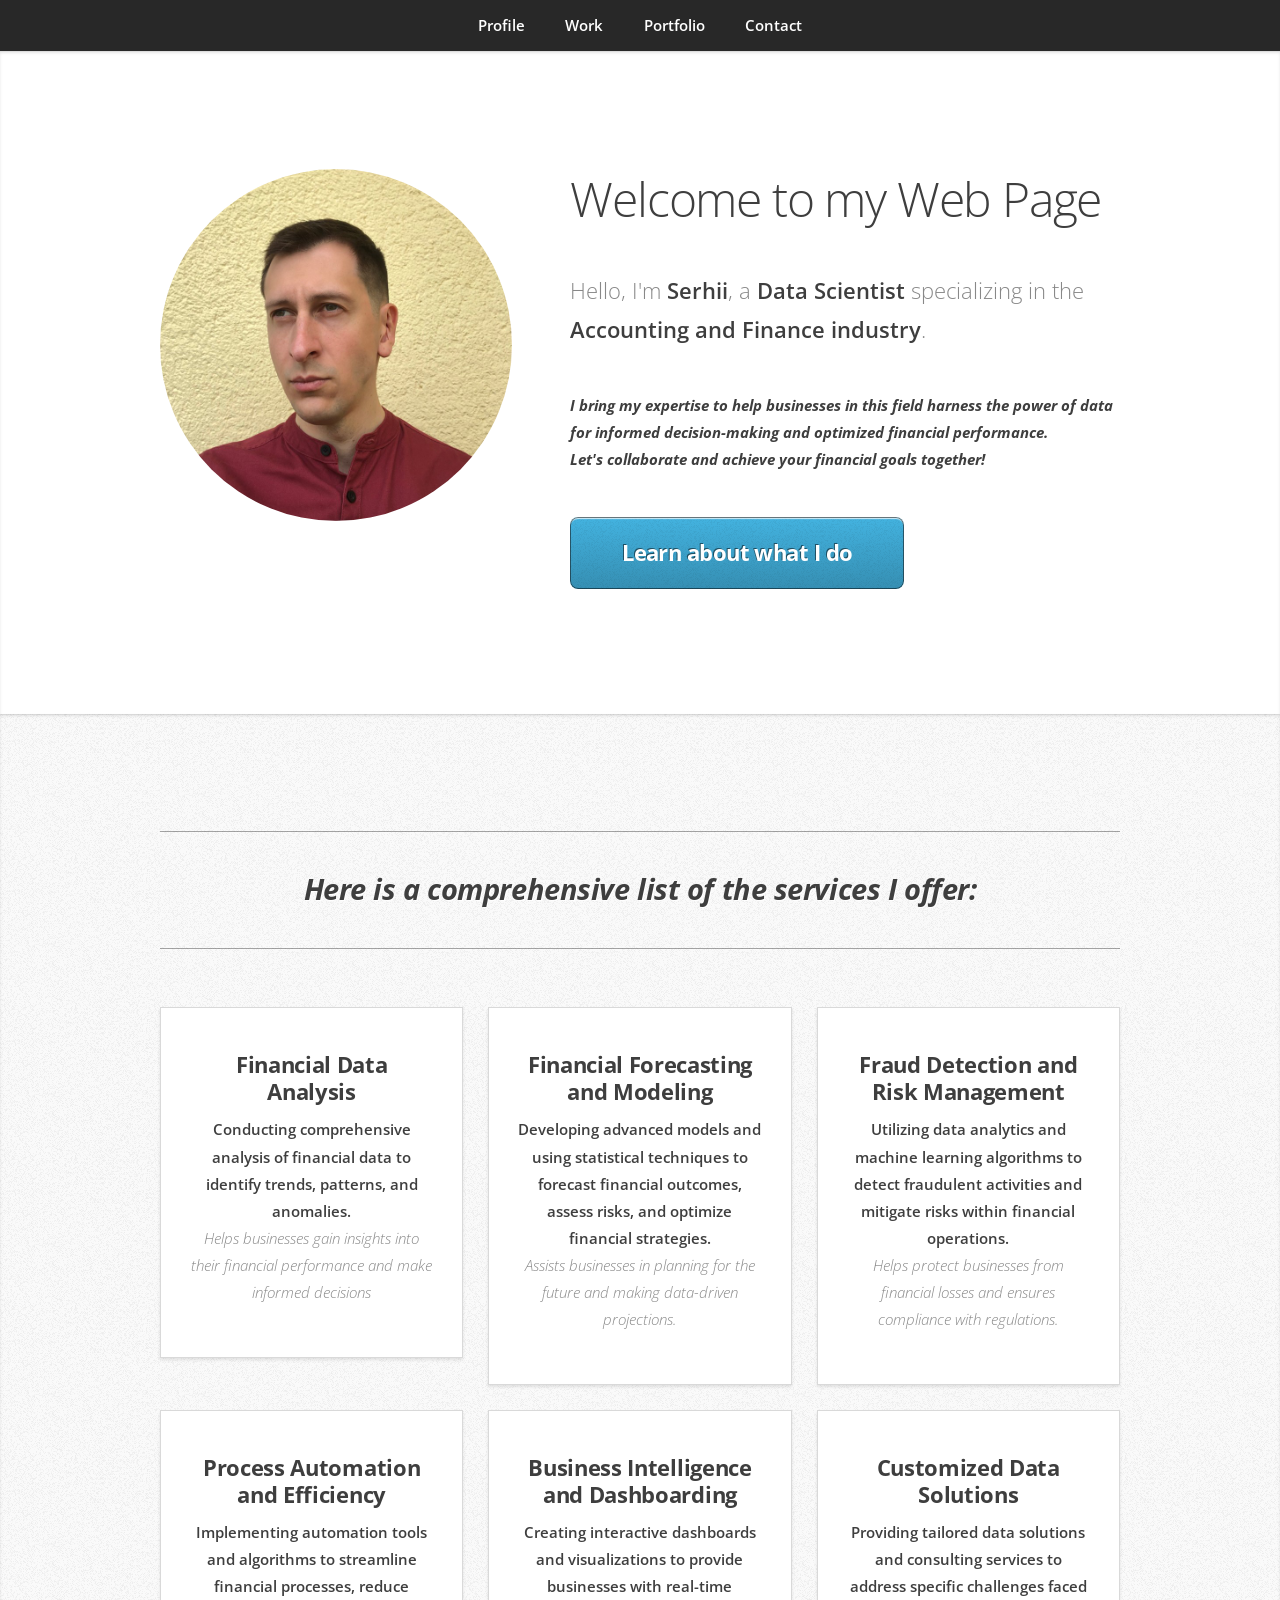
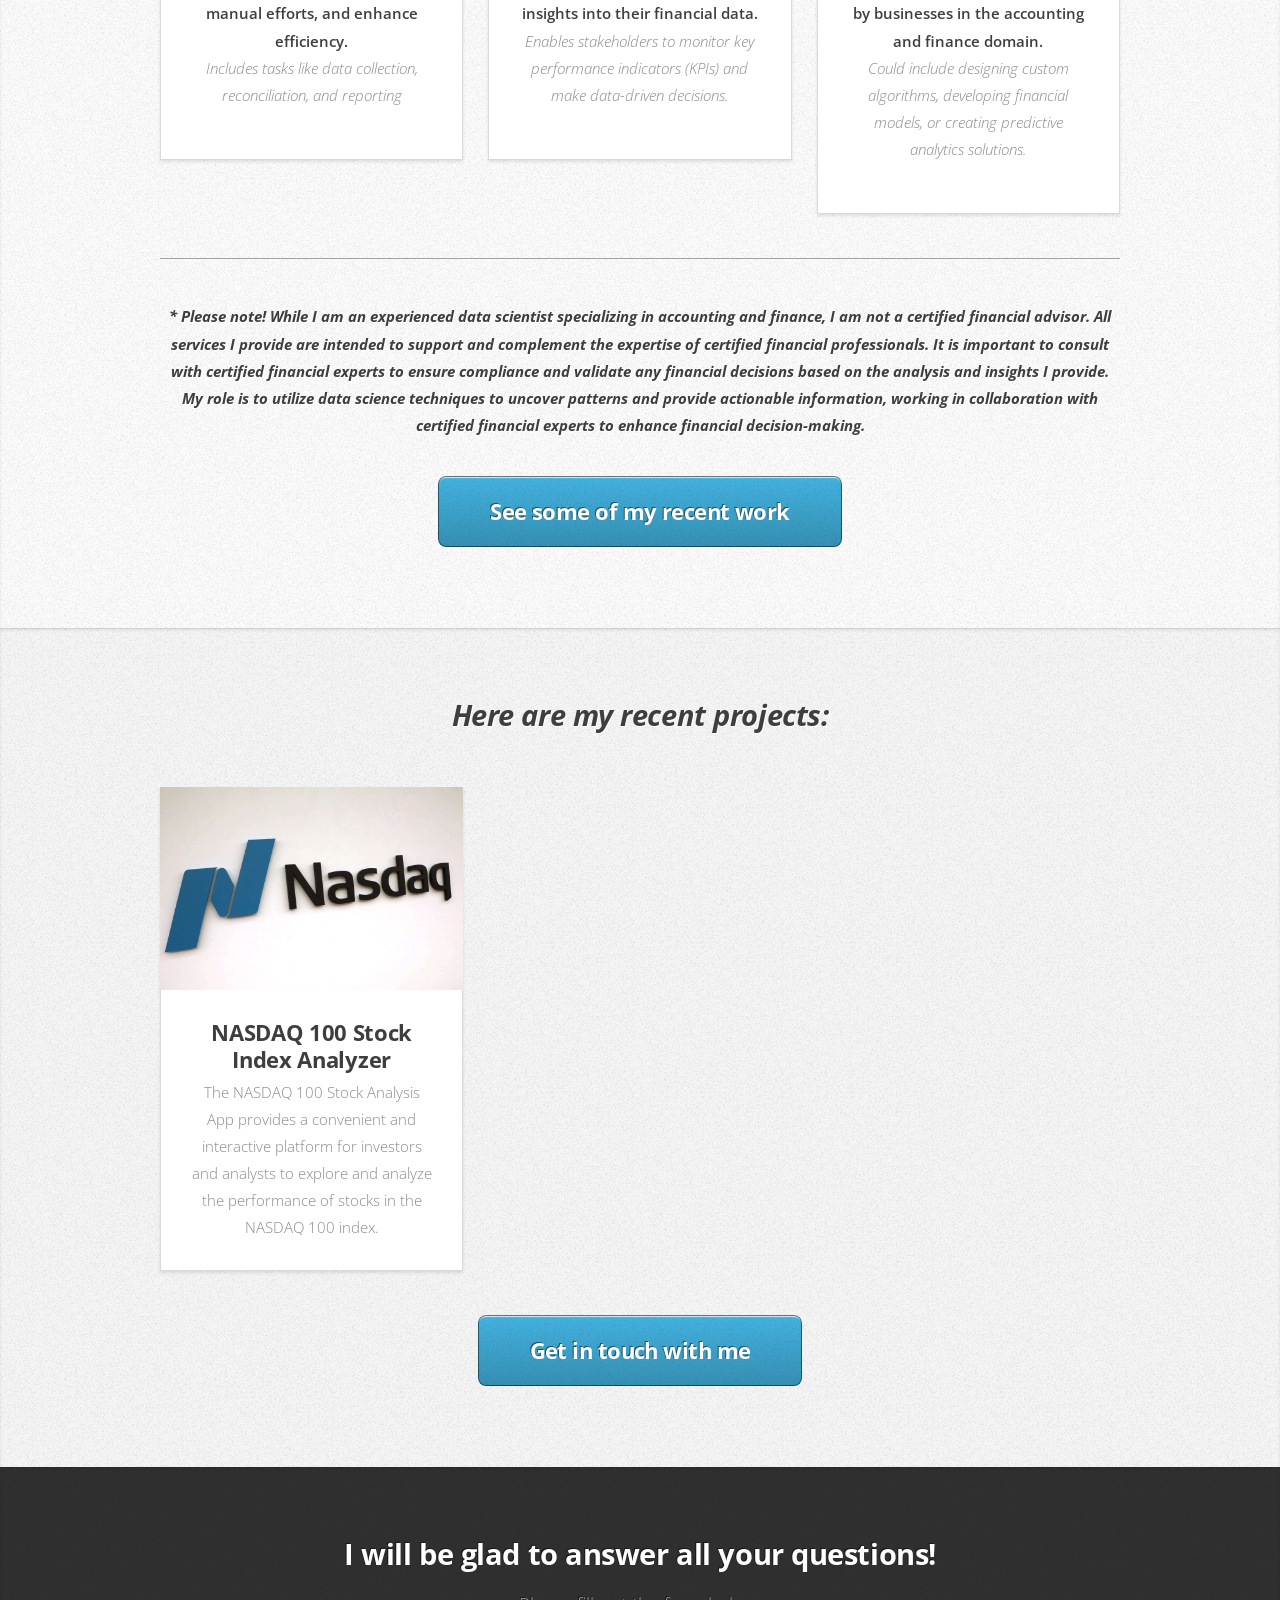
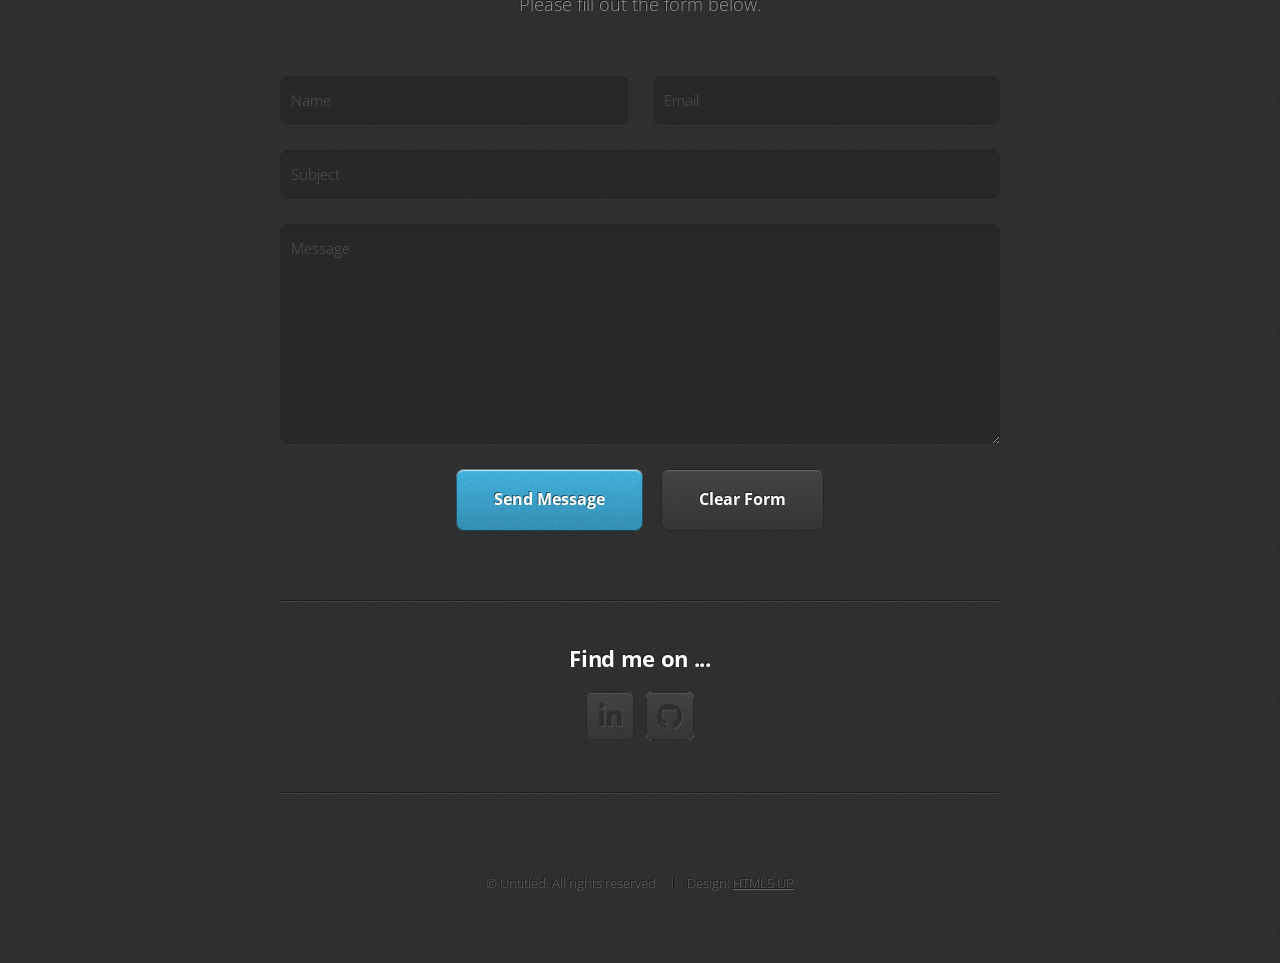
==== index.html @ 25908285 "init commit" ====
<!DOCTYPE HTML>

<html>
	<head>
		<title>SerhiiK_Data_Science_WebPage</title>
		<meta charset="utf-8" />
		<meta name="viewport" content="width=device-width, initial-scale=1, user-scalable=no" />
		<link rel="stylesheet" href="assets/css/main.css" />
	</head>
	<body class="is-preload">

		<!-- Nav -->
			<nav id="nav">
				<ul class="container">
					<li><a href="#top">Profile</a></li>
					<li><a href="#work">Work</a></li>
					<li><a href="#portfolio">Portfolio</a></li>
					<li><a href="#contact">Contact</a></li>
				</ul>
			</nav>

		<!-- Home -->
			<article id="top" class="wrapper style1">
				<div class="container">
					<div class="row">
						<div class="col-4 col-5-large col-12-medium">
							<span class="image fit"><img src="images/myself.jpeg" alt="" /></span>
						</div>
						<div class="col-8 col-7-large col-12-medium">
							<header>
								<h1>Welcome to my Web Page</h1>
							</header>
							<p>	
								Hello, I'm <strong>Serhii</strong>, a <strong>Data Scientist</strong> specializing in the <br>
								<strong>Accounting and Finance industry</strong>. <br>
							<h5>
								<i>
									I bring my expertise to help businesses in this field harness the power of data <br>
									for informed decision-making and optimized financial performance. <br>
									Let's collaborate and achieve your financial goals together!
								</i>
							</h5>
							</p>
								
							<a href="#work" class="button large scrolly">Learn about what I do</a>
						</div>
					</div>
				</div>
			</article>

		<!-- Work -->
			<article id="work" class="wrapper style2">
				<div class="container">
					<header>
						<hr>
						<h2>
							<i>
							Here is a comprehensive list of the services I offer: 
							</i>
						</h2>
						<hr>
					</header>
					<div class="row aln-center">

						<div class="col-4 col-6-medium col-12-small">
							<section class="box style1">
								<h3>Financial Data Analysis</h3>
								<p>
									<b>
										Conducting comprehensive analysis of financial data to identify trends, patterns, and anomalies.<br>
									</b>
									<i>
										Helps businesses gain insights into their financial performance and make informed decisions
									</i>
								</p>
							</section>
						</div>

						<div class="col-4 col-6-medium col-12-small">
							<section class="box style1">
								<h3>Financial Forecasting and Modeling</h3>
								<p>
									<b>
										Developing advanced models and using statistical techniques to forecast financial outcomes, assess risks, and optimize financial strategies. <br>
									</b>
									<i>
										Assists businesses in planning for the future and making data-driven projections.
									</i>
								</p>
							</section>
						</div>

						<div class="col-4 col-6-medium col-12-small">
							<section class="box style1">
								<h3>Fraud Detection and Risk Management</h3>
								<p>
									<b>
										Utilizing data analytics and machine learning algorithms to detect fraudulent activities and mitigate risks within financial operations. <br>
									</b>	
									<i>
										Helps protect businesses from financial losses and ensures compliance with regulations.
									</i>
								</p>
							</section>
						</div>
						
						<div class="col-4 col-6-medium col-12-small">
							<section class="box style1">
								<h3>Process Automation and Efficiency</h3>
								<p>
									<b>
										Implementing automation tools and algorithms to streamline financial processes, reduce manual efforts, and enhance efficiency. <br>
									</b>
									<i>
									Includes tasks like data collection, reconciliation, and reporting
									</i>
							</p>
							</section>
						</div>

						<div class="col-4 col-6-medium col-12-small">
							<section class="box style1">
								<h3>Business Intelligence and Dashboarding</h3>
								<p>
									<b>
										Creating interactive dashboards and visualizations to provide businesses with real-time insights into their financial data. <br>
									</b>
									<i>
										Enables stakeholders to monitor key performance indicators (KPIs) and make data-driven decisions.
									</i>
								</p>
							</section>
						</div>
						
						<div class="col-4 col-6-medium col-12-small">
							<section class="box style1">
								<h3>Customized Data Solutions</h3>
								<p>
									<b>
										Providing tailored data solutions and consulting services to address specific challenges faced by businesses in the accounting and finance domain. <br>
									</b>
									<i>
										Could include designing custom algorithms, developing financial models, or creating predictive analytics solutions.
									</i>	
								</p>
								</section>
						</div>
					</div>
					<hr>
					<footer>
						<p>
							<h5>
								<i>
								* Please note! While I am an experienced data scientist specializing in accounting and finance, I am not a certified financial advisor. All services I provide are intended to support and complement the expertise of certified financial professionals. It is important to consult with certified financial experts to ensure compliance and validate any financial decisions based on the analysis and insights I provide. My role is to utilize data science techniques to uncover patterns and provide actionable information, working in collaboration with certified financial experts to enhance financial decision-making.
								</i>
							</h5>
						</p>
						<a href="#portfolio" class="button large scrolly">See some of my recent work</a>
					</footer>
				</div>
			</article>

		<!-- Portfolio -->
			<article id="portfolio" class="wrapper style3">
				<div class="container">
					<header>
						<h2>
							<i>
								Here are my recent projects:
							</i>
						</h2>
						<p></p>
					</header>
					<div class="row">
						<div class="col-4 col-6-medium col-12-small">
							<article class="box style2">
								<a href="https://skravco-nasdaq100-stock-index-analyzer-app-u5n6f3.streamlit.app/" class="image featured"><img src="nasdaq.jpg" alt="" /></a>
								<h3><a href="https://skravco-nasdaq100-stock-index-analyzer-app-u5n6f3.streamlit.app/">NASDAQ 100 Stock Index Analyzer</a></h3>
							<p>
								The NASDAQ 100 Stock Analysis App provides a convenient and interactive platform for investors and analysts to explore and analyze the performance of stocks in the NASDAQ 100 index. 
							</p>
							</article>
						</div>
						</div>
					</div>
					<footer>
						<p>

						</p>
						<a href="#contact" class="button large scrolly">Get in touch with me</a>
					</footer>
				</div>
			</article>

		<!-- Contact -->
			<article id="contact" class="wrapper style4">
				<div class="container medium">
					<header>
						<h2>I will be glad to answer all your questions!</h2>
						<p>
							Please fill out the form below.
						</p>
					</header>
					<div class="row">
						<div class="col-12">
							<form method="post" action="#">
								<div class="row">
									<div class="col-6 col-12-small">
										<input type="text" name="name" id="name" placeholder="Name" />
									</div>
									<div class="col-6 col-12-small">
										<input type="text" name="email" id="email" placeholder="Email" />
									</div>
									<div class="col-12">
										<input type="text" name="subject" id="subject" placeholder="Subject" />
									</div>
									<div class="col-12">
										<textarea name="message" id="message" placeholder="Message"></textarea>
									</div>
									<div class="col-12">
										<ul class="actions">
											<li><input type="submit" value="Send Message" /></li>
											<li><input type="reset" value="Clear Form" class="alt" /></li>
										</ul>
									</div>
								</div>
							</form>
						</div>
						<div class="col-12">
							<hr />
							<h3>Find me on ...</h3>
							<ul class="social">
								<li><a href="https://www.linkedin.com/in/serhii-k-0b1872277/" class="icon brands fa-linkedin-in"><span class="label">LinkedIn</span></a></li>
								<li><a href="https://github.com/skravco" class="icon brands fa-github"><span class="label">Github</span></a></li>
								<!--
								<li><a href="#" class="icon brands fa-twitter"><span class="label">Twitter</span></a></li>
								<li><a href="#" class="icon brands fa-facebook-f"><span class="label">Facebook</span></a></li>
								<li><a href="#" class="icon brands fa-dribbble"><span class="label">Dribbble</span></a></li>
								<li><a href="#" class="icon brands fa-tumblr"><span class="label">Tumblr</span></a></li>
								<li><a href="#" class="icon brands fa-google-plus"><span class="label">Google+</span></a></li>
								<li><a href="#" class="icon solid fa-rss"><span>RSS</span></a></li>
								<li><a href="#" class="icon brands fa-instagram"><span>Instagram</span></a></li>
								<li><a href="#" class="icon brands fa-foursquare"><span>Foursquare</span></a></li>
								<li><a href="#" class="icon brands fa-skype"><span>Skype</span></a></li>
								<li><a href="#" class="icon brands fa-soundcloud"><span>Soundcloud</span></a></li>
								<li><a href="#" class="icon brands fa-youtube"><span>YouTube</span></a></li>
								<li><a href="#" class="icon brands fa-blogger"><span>Blogger</span></a></li>
								<li><a href="#" class="icon brands fa-flickr"><span>Flickr</span></a></li>
								<li><a href="#" class="icon brands fa-vimeo"><span>Vimeo</span></a></li>
								-->
							</ul>
							<hr />
						</div>
					</div>
					<footer>
						<ul id="copyright">
							<li>&copy; Untitled. All rights reserved.</li><li>Design: <a href="http://html5up.net">HTML5 UP</a></li>
						</ul>
					</footer>
				</div>
			</article>

		<!-- Scripts -->
			<script src="assets/js/jquery.min.js"></script>
			<script src="assets/js/jquery.scrolly.min.js"></script>
			<script src="assets/js/browser.min.js"></script>
			<script src="assets/js/breakpoints.min.js"></script>
			<script src="assets/js/util.js"></script>
			<script src="assets/js/main.js"></script>

	</body>
</html>
---- assets/css/main.css ----
@import url("https://fonts.googleapis.com/css?family=Open+Sans:300,300italic,600,600italic,700");
@import url("fontawesome-all.min.css");

/*
	Miniport by HTML5 UP
	html5up.net | @ajlkn
	Free for personal and commercial use under the CCA 3.0 license (html5up.net/license)
*/

html, body, div, span, applet, object,
iframe, h1, h2, h3, h4, h5, h6, p, blockquote,
pre, a, abbr, acronym, address, big, cite,
code, del, dfn, em, img, ins, kbd, q, s, samp,
small, strike, strong, sub, sup, tt, var, b,
u, i, center, dl, dt, dd, ol, ul, li, fieldset,
form, label, legend, table, caption, tbody,
tfoot, thead, tr, th, td, article, aside,
canvas, details, embed, figure, figcaption,
footer, header, hgroup, menu, nav, output, ruby,
section, summary, time, mark, audio, video {
	margin: 0;
	padding: 0;
	border: 0;
	font-size: 100%;
	font: inherit;
	vertical-align: baseline;}

article, aside, details, figcaption, figure,
footer, header, hgroup, menu, nav, section {
	display: block;}

body {
	line-height: 1;
}

ol, ul {
	list-style: none;
}

blockquote, q {
	quotes: none;
}

	blockquote:before, blockquote:after, q:before, q:after {
		content: '';
		content: none;
	}

table {
	border-collapse: collapse;
	border-spacing: 0;
}

body {
	-webkit-text-size-adjust: none;
}

mark {
	background-color: transparent;
	color: inherit;
}

input::-moz-focus-inner {
	border: 0;
	padding: 0;
}

input, select, textarea {
	-moz-appearance: none;
	-webkit-appearance: none;
	-ms-appearance: none;
	appearance: none;
}

/* Basic */

	html {
		box-sizing: border-box;
	}

	*, *:before, *:after {
		box-sizing: inherit;
	}

	body {
		padding-top: 3.5em;
	}

		body.is-preload *, body.is-preload *:before, body.is-preload *:after {
			-moz-animation: none !important;
			-webkit-animation: none !important;
			-ms-animation: none !important;
			animation: none !important;
			-moz-transition: none !important;
			-webkit-transition: none !important;
			-ms-transition: none !important;
			transition: none !important;
		}

	body, input, textarea, select {
		font-family: 'Open Sans', sans-serif;
		line-height: 1.85em;
		color: #888;
		font-weight: 300;
		font-size: 13pt;
	}

	a {
		-moz-transition: color .2s ease-in-out;
		-webkit-transition: color .2s ease-in-out;
		-ms-transition: color .2s ease-in-out;
		transition: color .2s ease-in-out;
		color: #43B3E0;
		text-decoration: underline;
	}

		a:hover {
			color: #43bff0 !important;
		}

		a img {
			border: 0;
		}

	b, strong {
		font-weight: 600;
		color: #3e3e3e;
	}

	i, em {
		font-style: italic;
	}

	sub {
		position: relative;
		top: 0.5em;
		font-size: 0.8em;
	}

	sup {
		position: relative;
		top: -0.5em;
		font-size: 0.8em;
	}

	blockquote {
		border-left: solid 0.75em #eee;
		padding: 1em 0 1em 1.5em;
		font-style: italic;
	}

	h1, h2, h3, h4, h5, h6 {
		color: #3e3e3e;
		margin: 0 0 0.75em 0;
	}

	h1 a, h2 a, h3 a, h4 a, h5 a, h6 a {
		text-decoration: none;
		color: inherit;
	}

	h2, h3, h4, h5, h6 {
		font-weight: 700;
	}

	h1 {
		font-size: 3.25em;
		letter-spacing: -0.025em;
		font-weight: 300;
	}

		h1 strong {
			font-weight: 700;
		}

	h2 {
		font-size: 2em;
		letter-spacing: -0.015em;
	}

	h3 {
		font-size: 1.5em;
		letter-spacing: -0.015em;
	}

	em, i {
		font-style: italic;
	}

	br.clear {
		clear: both;
	}

	hr {
		border: 0;
		border-top: solid 1px #444;
		border-top-color: rgba(0, 0, 0, 0.35);
		box-shadow: 0px 1px 0px 0px rgba(255, 255, 255, 0.1);
		height: 1px;
		margin: 3em 0;
	}

	p, ul, ol, dl, table {
		margin-bottom: 2em;
	}

	header {
		margin: 0 0 3em 0;
	}

		header > p {
			font-size: 1.25em;
			margin: 0;
		}

	footer {
		margin: 3em 0 0 0;
	}

		footer > p {
			font-size: 1.25em;
		}

/* Container */

	.container {
		margin: 0 auto;
		max-width: calc(100% - 50px);
		width: 1200px;
	}

		.container.medium {
			width: 900px;
		}

		@media screen and (max-width: 1680px) {

			.container {
				width: 1200px;
			}

				.container.medium {
					width: 900px;
				}

		}

		@media screen and (max-width: 1280px) {

			.container {
				width: 960px;
			}

				.container.medium {
					width: 720px;
				}

		}

		@media screen and (max-width: 980px) {

			.container {
				width: 100%;
			}

				.container.medium {
					width: 75%;
				}

		}

		@media screen and (max-width: 736px) {

			.container {
				width: 100%;
				max-width: calc(100% - 30px);
			}

				.container.medium {
					width: 100%;
				}

		}

/* Row */

	.row {
		display: flex;
		flex-wrap: wrap;
		box-sizing: border-box;
		align-items: stretch;
	}

		.row > * {
			box-sizing: border-box;
		}

		.row.gtr-uniform > * > :last-child {
			margin-bottom: 0;
		}

		.row.aln-left {
			justify-content: flex-start;
		}

		.row.aln-center {
			justify-content: center;
		}

		.row.aln-right {
			justify-content: flex-end;
		}

		.row.aln-top {
			align-items: flex-start;
		}

		.row.aln-middle {
			align-items: center;
		}

		.row.aln-bottom {
			align-items: flex-end;
		}

		.row > .imp {
			order: -1;
		}

		.row > .col-1 {
			width: 8.33333%;
		}

		.row > .off-1 {
			margin-left: 8.33333%;
		}

		.row > .col-2 {
			width: 16.66667%;
		}

		.row > .off-2 {
			margin-left: 16.66667%;
		}

		.row > .col-3 {
			width: 25%;
		}

		.row > .off-3 {
			margin-left: 25%;
		}

		.row > .col-4 {
			width: 33.33333%;
		}

		.row > .off-4 {
			margin-left: 33.33333%;
		}

		.row > .col-5 {
			width: 41.66667%;
		}

		.row > .off-5 {
			margin-left: 41.66667%;
		}

		.row > .col-6 {
			width: 50%;
		}

		.row > .off-6 {
			margin-left: 50%;
		}

		.row > .col-7 {
			width: 58.33333%;
		}

		.row > .off-7 {
			margin-left: 58.33333%;
		}

		.row > .col-8 {
			width: 66.66667%;
		}

		.row > .off-8 {
			margin-left: 66.66667%;
		}

		.row > .col-9 {
			width: 75%;
		}

		.row > .off-9 {
			margin-left: 75%;
		}

		.row > .col-10 {
			width: 83.33333%;
		}

		.row > .off-10 {
			margin-left: 83.33333%;
		}

		.row > .col-11 {
			width: 91.66667%;
		}

		.row > .off-11 {
			margin-left: 91.66667%;
		}

		.row > .col-12 {
			width: 100%;
		}

		.row > .off-12 {
			margin-left: 100%;
		}

		.row.gtr-0 {
			margin-top: 0px;
			margin-left: 0px;
		}

			.row.gtr-0 > * {
				padding: 0px 0 0 0px;
			}

			.row.gtr-0.gtr-uniform {
				margin-top: 0px;
			}

				.row.gtr-0.gtr-uniform > * {
					padding-top: 0px;
				}

		.row.gtr-25 {
			margin-top: -6.25px;
			margin-left: -6.25px;
		}

			.row.gtr-25 > * {
				padding: 6.25px 0 0 6.25px;
			}

			.row.gtr-25.gtr-uniform {
				margin-top: -6.25px;
			}

				.row.gtr-25.gtr-uniform > * {
					padding-top: 6.25px;
				}

		.row.gtr-50 {
			margin-top: -12.5px;
			margin-left: -12.5px;
		}

			.row.gtr-50 > * {
				padding: 12.5px 0 0 12.5px;
			}

			.row.gtr-50.gtr-uniform {
				margin-top: -12.5px;
			}

				.row.gtr-50.gtr-uniform > * {
					padding-top: 12.5px;
				}

		.row {
			margin-top: -25px;
			margin-left: -25px;
		}

			.row > * {
				padding: 25px 0 0 25px;
			}

			.row.gtr-uniform {
				margin-top: -25px;
			}

				.row.gtr-uniform > * {
					padding-top: 25px;
				}

		.row.gtr-150 {
			margin-top: -37.5px;
			margin-left: -37.5px;
		}

			.row.gtr-150 > * {
				padding: 37.5px 0 0 37.5px;
			}

			.row.gtr-150.gtr-uniform {
				margin-top: -37.5px;
			}

				.row.gtr-150.gtr-uniform > * {
					padding-top: 37.5px;
				}

		.row.gtr-200 {
			margin-top: -50px;
			margin-left: -50px;
		}

			.row.gtr-200 > * {
				padding: 50px 0 0 50px;
			}

			.row.gtr-200.gtr-uniform {
				margin-top: -50px;
			}

				.row.gtr-200.gtr-uniform > * {
					padding-top: 50px;
				}

		@media screen and (max-width: 1680px) {

			.row {
				display: flex;
				flex-wrap: wrap;
				box-sizing: border-box;
				align-items: stretch;
			}

				.row > * {
					box-sizing: border-box;
				}

				.row.gtr-uniform > * > :last-child {
					margin-bottom: 0;
				}

				.row.aln-left {
					justify-content: flex-start;
				}

				.row.aln-center {
					justify-content: center;
				}

				.row.aln-right {
					justify-content: flex-end;
				}

				.row.aln-top {
					align-items: flex-start;
				}

				.row.aln-middle {
					align-items: center;
				}

				.row.aln-bottom {
					align-items: flex-end;
				}

				.row > .imp-xlarge {
					order: -1;
				}

				.row > .col-1-xlarge {
					width: 8.33333%;
				}

				.row > .off-1-xlarge {
					margin-left: 8.33333%;
				}

				.row > .col-2-xlarge {
					width: 16.66667%;
				}

				.row > .off-2-xlarge {
					margin-left: 16.66667%;
				}

				.row > .col-3-xlarge {
					width: 25%;
				}

				.row > .off-3-xlarge {
					margin-left: 25%;
				}

				.row > .col-4-xlarge {
					width: 33.33333%;
				}

				.row > .off-4-xlarge {
					margin-left: 33.33333%;
				}

				.row > .col-5-xlarge {
					width: 41.66667%;
				}

				.row > .off-5-xlarge {
					margin-left: 41.66667%;
				}

				.row > .col-6-xlarge {
					width: 50%;
				}

				.row > .off-6-xlarge {
					margin-left: 50%;
				}

				.row > .col-7-xlarge {
					width: 58.33333%;
				}

				.row > .off-7-xlarge {
					margin-left: 58.33333%;
				}

				.row > .col-8-xlarge {
					width: 66.66667%;
				}

				.row > .off-8-xlarge {
					margin-left: 66.66667%;
				}

				.row > .col-9-xlarge {
					width: 75%;
				}

				.row > .off-9-xlarge {
					margin-left: 75%;
				}

				.row > .col-10-xlarge {
					width: 83.33333%;
				}

				.row > .off-10-xlarge {
					margin-left: 83.33333%;
				}

				.row > .col-11-xlarge {
					width: 91.66667%;
				}

				.row > .off-11-xlarge {
					margin-left: 91.66667%;
				}

				.row > .col-12-xlarge {
					width: 100%;
				}

				.row > .off-12-xlarge {
					margin-left: 100%;
				}

				.row.gtr-0 {
					margin-top: 0px;
					margin-left: 0px;
				}

					.row.gtr-0 > * {
						padding: 0px 0 0 0px;
					}

					.row.gtr-0.gtr-uniform {
						margin-top: 0px;
					}

						.row.gtr-0.gtr-uniform > * {
							padding-top: 0px;
						}

				.row.gtr-25 {
					margin-top: -6.25px;
					margin-left: -6.25px;
				}

					.row.gtr-25 > * {
						padding: 6.25px 0 0 6.25px;
					}

					.row.gtr-25.gtr-uniform {
						margin-top: -6.25px;
					}

						.row.gtr-25.gtr-uniform > * {
							padding-top: 6.25px;
						}

				.row.gtr-50 {
					margin-top: -12.5px;
					margin-left: -12.5px;
				}

					.row.gtr-50 > * {
						padding: 12.5px 0 0 12.5px;
					}

					.row.gtr-50.gtr-uniform {
						margin-top: -12.5px;
					}

						.row.gtr-50.gtr-uniform > * {
							padding-top: 12.5px;
						}

				.row {
					margin-top: -25px;
					margin-left: -25px;
				}

					.row > * {
						padding: 25px 0 0 25px;
					}

					.row.gtr-uniform {
						margin-top: -25px;
					}

						.row.gtr-uniform > * {
							padding-top: 25px;
						}

				.row.gtr-150 {
					margin-top: -37.5px;
					margin-left: -37.5px;
				}

					.row.gtr-150 > * {
						padding: 37.5px 0 0 37.5px;
					}

					.row.gtr-150.gtr-uniform {
						margin-top: -37.5px;
					}

						.row.gtr-150.gtr-uniform > * {
							padding-top: 37.5px;
						}

				.row.gtr-200 {
					margin-top: -50px;
					margin-left: -50px;
				}

					.row.gtr-200 > * {
						padding: 50px 0 0 50px;
					}

					.row.gtr-200.gtr-uniform {
						margin-top: -50px;
					}

						.row.gtr-200.gtr-uniform > * {
							padding-top: 50px;
						}

		}

		@media screen and (max-width: 1280px) {

			.row {
				display: flex;
				flex-wrap: wrap;
				box-sizing: border-box;
				align-items: stretch;
			}

				.row > * {
					box-sizing: border-box;
				}

				.row.gtr-uniform > * > :last-child {
					margin-bottom: 0;
				}

				.row.aln-left {
					justify-content: flex-start;
				}

				.row.aln-center {
					justify-content: center;
				}

				.row.aln-right {
					justify-content: flex-end;
				}

				.row.aln-top {
					align-items: flex-start;
				}

				.row.aln-middle {
					align-items: center;
				}

				.row.aln-bottom {
					align-items: flex-end;
				}

				.row > .imp-large {
					order: -1;
				}

				.row > .col-1-large {
					width: 8.33333%;
				}

				.row > .off-1-large {
					margin-left: 8.33333%;
				}

				.row > .col-2-large {
					width: 16.66667%;
				}

				.row > .off-2-large {
					margin-left: 16.66667%;
				}

				.row > .col-3-large {
					width: 25%;
				}

				.row > .off-3-large {
					margin-left: 25%;
				}

				.row > .col-4-large {
					width: 33.33333%;
				}

				.row > .off-4-large {
					margin-left: 33.33333%;
				}

				.row > .col-5-large {
					width: 41.66667%;
				}

				.row > .off-5-large {
					margin-left: 41.66667%;
				}

				.row > .col-6-large {
					width: 50%;
				}

				.row > .off-6-large {
					margin-left: 50%;
				}

				.row > .col-7-large {
					width: 58.33333%;
				}

				.row > .off-7-large {
					margin-left: 58.33333%;
				}

				.row > .col-8-large {
					width: 66.66667%;
				}

				.row > .off-8-large {
					margin-left: 66.66667%;
				}

				.row > .col-9-large {
					width: 75%;
				}

				.row > .off-9-large {
					margin-left: 75%;
				}

				.row > .col-10-large {
					width: 83.33333%;
				}

				.row > .off-10-large {
					margin-left: 83.33333%;
				}

				.row > .col-11-large {
					width: 91.66667%;
				}

				.row > .off-11-large {
					margin-left: 91.66667%;
				}

				.row > .col-12-large {
					width: 100%;
				}

				.row > .off-12-large {
					margin-left: 100%;
				}

				.row.gtr-0 {
					margin-top: 0px;
					margin-left: 0px;
				}

					.row.gtr-0 > * {
						padding: 0px 0 0 0px;
					}

					.row.gtr-0.gtr-uniform {
						margin-top: 0px;
					}

						.row.gtr-0.gtr-uniform > * {
							padding-top: 0px;
						}

				.row.gtr-25 {
					margin-top: -6.25px;
					margin-left: -6.25px;
				}

					.row.gtr-25 > * {
						padding: 6.25px 0 0 6.25px;
					}

					.row.gtr-25.gtr-uniform {
						margin-top: -6.25px;
					}

						.row.gtr-25.gtr-uniform > * {
							padding-top: 6.25px;
						}

				.row.gtr-50 {
					margin-top: -12.5px;
					margin-left: -12.5px;
				}

					.row.gtr-50 > * {
						padding: 12.5px 0 0 12.5px;
					}

					.row.gtr-50.gtr-uniform {
						margin-top: -12.5px;
					}

						.row.gtr-50.gtr-uniform > * {
							padding-top: 12.5px;
						}

				.row {
					margin-top: -25px;
					margin-left: -25px;
				}

					.row > * {
						padding: 25px 0 0 25px;
					}

					.row.gtr-uniform {
						margin-top: -25px;
					}

						.row.gtr-uniform > * {
							padding-top: 25px;
						}

				.row.gtr-150 {
					margin-top: -37.5px;
					margin-left: -37.5px;
				}

					.row.gtr-150 > * {
						padding: 37.5px 0 0 37.5px;
					}

					.row.gtr-150.gtr-uniform {
						margin-top: -37.5px;
					}

						.row.gtr-150.gtr-uniform > * {
							padding-top: 37.5px;
						}

				.row.gtr-200 {
					margin-top: -50px;
					margin-left: -50px;
				}

					.row.gtr-200 > * {
						padding: 50px 0 0 50px;
					}

					.row.gtr-200.gtr-uniform {
						margin-top: -50px;
					}

						.row.gtr-200.gtr-uniform > * {
							padding-top: 50px;
						}

		}

		@media screen and (max-width: 980px) {

			.row {
				display: flex;
				flex-wrap: wrap;
				box-sizing: border-box;
				align-items: stretch;
			}

				.row > * {
					box-sizing: border-box;
				}

				.row.gtr-uniform > * > :last-child {
					margin-bottom: 0;
				}

				.row.aln-left {
					justify-content: flex-start;
				}

				.row.aln-center {
					justify-content: center;
				}

				.row.aln-right {
					justify-content: flex-end;
				}

				.row.aln-top {
					align-items: flex-start;
				}

				.row.aln-middle {
					align-items: center;
				}

				.row.aln-bottom {
					align-items: flex-end;
				}

				.row > .imp-medium {
					order: -1;
				}

				.row > .col-1-medium {
					width: 8.33333%;
				}

				.row > .off-1-medium {
					margin-left: 8.33333%;
				}

				.row > .col-2-medium {
					width: 16.66667%;
				}

				.row > .off-2-medium {
					margin-left: 16.66667%;
				}

				.row > .col-3-medium {
					width: 25%;
				}

				.row > .off-3-medium {
					margin-left: 25%;
				}

				.row > .col-4-medium {
					width: 33.33333%;
				}

				.row > .off-4-medium {
					margin-left: 33.33333%;
				}

				.row > .col-5-medium {
					width: 41.66667%;
				}

				.row > .off-5-medium {
					margin-left: 41.66667%;
				}

				.row > .col-6-medium {
					width: 50%;
				}

				.row > .off-6-medium {
					margin-left: 50%;
				}

				.row > .col-7-medium {
					width: 58.33333%;
				}

				.row > .off-7-medium {
					margin-left: 58.33333%;
				}

				.row > .col-8-medium {
					width: 66.66667%;
				}

				.row > .off-8-medium {
					margin-left: 66.66667%;
				}

				.row > .col-9-medium {
					width: 75%;
				}

				.row > .off-9-medium {
					margin-left: 75%;
				}

				.row > .col-10-medium {
					width: 83.33333%;
				}

				.row > .off-10-medium {
					margin-left: 83.33333%;
				}

				.row > .col-11-medium {
					width: 91.66667%;
				}

				.row > .off-11-medium {
					margin-left: 91.66667%;
				}

				.row > .col-12-medium {
					width: 100%;
				}

				.row > .off-12-medium {
					margin-left: 100%;
				}

				.row.gtr-0 {
					margin-top: 0px;
					margin-left: 0px;
				}

					.row.gtr-0 > * {
						padding: 0px 0 0 0px;
					}

					.row.gtr-0.gtr-uniform {
						margin-top: 0px;
					}

						.row.gtr-0.gtr-uniform > * {
							padding-top: 0px;
						}

				.row.gtr-25 {
					margin-top: -6.25px;
					margin-left: -6.25px;
				}

					.row.gtr-25 > * {
						padding: 6.25px 0 0 6.25px;
					}

					.row.gtr-25.gtr-uniform {
						margin-top: -6.25px;
					}

						.row.gtr-25.gtr-uniform > * {
							padding-top: 6.25px;
						}

				.row.gtr-50 {
					margin-top: -12.5px;
					margin-left: -12.5px;
				}

					.row.gtr-50 > * {
						padding: 12.5px 0 0 12.5px;
					}

					.row.gtr-50.gtr-uniform {
						margin-top: -12.5px;
					}

						.row.gtr-50.gtr-uniform > * {
							padding-top: 12.5px;
						}

				.row {
					margin-top: -25px;
					margin-left: -25px;
				}

					.row > * {
						padding: 25px 0 0 25px;
					}

					.row.gtr-uniform {
						margin-top: -25px;
					}

						.row.gtr-uniform > * {
							padding-top: 25px;
						}

				.row.gtr-150 {
					margin-top: -37.5px;
					margin-left: -37.5px;
				}

					.row.gtr-150 > * {
						padding: 37.5px 0 0 37.5px;
					}

					.row.gtr-150.gtr-uniform {
						margin-top: -37.5px;
					}

						.row.gtr-150.gtr-uniform > * {
							padding-top: 37.5px;
						}

				.row.gtr-200 {
					margin-top: -50px;
					margin-left: -50px;
				}

					.row.gtr-200 > * {
						padding: 50px 0 0 50px;
					}

					.row.gtr-200.gtr-uniform {
						margin-top: -50px;
					}

						.row.gtr-200.gtr-uniform > * {
							padding-top: 50px;
						}

		}

		@media screen and (max-width: 736px) {

			.row {
				display: flex;
				flex-wrap: wrap;
				box-sizing: border-box;
				align-items: stretch;
			}

				.row > * {
					box-sizing: border-box;
				}

				.row.gtr-uniform > * > :last-child {
					margin-bottom: 0;
				}

				.row.aln-left {
					justify-content: flex-start;
				}

				.row.aln-center {
					justify-content: center;
				}

				.row.aln-right {
					justify-content: flex-end;
				}

				.row.aln-top {
					align-items: flex-start;
				}

				.row.aln-middle {
					align-items: center;
				}

				.row.aln-bottom {
					align-items: flex-end;
				}

				.row > .imp-small {
					order: -1;
				}

				.row > .col-1-small {
					width: 8.33333%;
				}

				.row > .off-1-small {
					margin-left: 8.33333%;
				}

				.row > .col-2-small {
					width: 16.66667%;
				}

				.row > .off-2-small {
					margin-left: 16.66667%;
				}

				.row > .col-3-small {
					width: 25%;
				}

				.row > .off-3-small {
					margin-left: 25%;
				}

				.row > .col-4-small {
					width: 33.33333%;
				}

				.row > .off-4-small {
					margin-left: 33.33333%;
				}

				.row > .col-5-small {
					width: 41.66667%;
				}

				.row > .off-5-small {
					margin-left: 41.66667%;
				}

				.row > .col-6-small {
					width: 50%;
				}

				.row > .off-6-small {
					margin-left: 50%;
				}

				.row > .col-7-small {
					width: 58.33333%;
				}

				.row > .off-7-small {
					margin-left: 58.33333%;
				}

				.row > .col-8-small {
					width: 66.66667%;
				}

				.row > .off-8-small {
					margin-left: 66.66667%;
				}

				.row > .col-9-small {
					width: 75%;
				}

				.row > .off-9-small {
					margin-left: 75%;
				}

				.row > .col-10-small {
					width: 83.33333%;
				}

				.row > .off-10-small {
					margin-left: 83.33333%;
				}

				.row > .col-11-small {
					width: 91.66667%;
				}

				.row > .off-11-small {
					margin-left: 91.66667%;
				}

				.row > .col-12-small {
					width: 100%;
				}

				.row > .off-12-small {
					margin-left: 100%;
				}

				.row.gtr-0 {
					margin-top: 0px;
					margin-left: 0px;
				}

					.row.gtr-0 > * {
						padding: 0px 0 0 0px;
					}

					.row.gtr-0.gtr-uniform {
						margin-top: 0px;
					}

						.row.gtr-0.gtr-uniform > * {
							padding-top: 0px;
						}

				.row.gtr-25 {
					margin-top: -3.75px;
					margin-left: -3.75px;
				}

					.row.gtr-25 > * {
						padding: 3.75px 0 0 3.75px;
					}

					.row.gtr-25.gtr-uniform {
						margin-top: -3.75px;
					}

						.row.gtr-25.gtr-uniform > * {
							padding-top: 3.75px;
						}

				.row.gtr-50 {
					margin-top: -7.5px;
					margin-left: -7.5px;
				}

					.row.gtr-50 > * {
						padding: 7.5px 0 0 7.5px;
					}

					.row.gtr-50.gtr-uniform {
						margin-top: -7.5px;
					}

						.row.gtr-50.gtr-uniform > * {
							padding-top: 7.5px;
						}

				.row {
					margin-top: -15px;
					margin-left: -15px;
				}

					.row > * {
						padding: 15px 0 0 15px;
					}

					.row.gtr-uniform {
						margin-top: -15px;
					}

						.row.gtr-uniform > * {
							padding-top: 15px;
						}

				.row.gtr-150 {
					margin-top: -22.5px;
					margin-left: -22.5px;
				}

					.row.gtr-150 > * {
						padding: 22.5px 0 0 22.5px;
					}

					.row.gtr-150.gtr-uniform {
						margin-top: -22.5px;
					}

						.row.gtr-150.gtr-uniform > * {
							padding-top: 22.5px;
						}

				.row.gtr-200 {
					margin-top: -30px;
					margin-left: -30px;
				}

					.row.gtr-200 > * {
						padding: 30px 0 0 30px;
					}

					.row.gtr-200.gtr-uniform {
						margin-top: -30px;
					}

						.row.gtr-200.gtr-uniform > * {
							padding-top: 30px;
						}

		}

/* Form */

	form label {
		color: #3e3e3e;
		font-weight: 700;
		display: block;
		margin: 0 0 0.5em 0;
	}

	form input[type=text],
	form input[type=email],
	form input[type=password],
	form select,
	form textarea {
		-moz-transition: background .2s ease-in-out, box-shadow .2s ease-in-out;
		-webkit-transition: background .2s ease-in-out, box-shadow .2s ease-in-out;
		-ms-transition: background .2s ease-in-out, box-shadow .2s ease-in-out;
		transition: background .2s ease-in-out, box-shadow .2s ease-in-out;
		-webkit-appearance: none;
		display: block;
		border: 0;
		padding: 0.75em;
		font-size: 1em;
		border-radius: 8px;
		border: solid 1px #ddd;
		background: #fff;
		color: #bbb;
		box-shadow: inset 0px 2px 3px 1px rgba(0, 0, 0, 0.05), 0px 1px 0px 0px rgba(255, 255, 255, 0.025);
		width: 100%;
	}

		form input[type=text]:focus,
		form input[type=email]:focus,
		form input[type=password]:focus,
		form select:focus,
		form textarea:focus {
			background: #fafafa;
			box-shadow: inset 0px 2px 5px 0px rgba(0, 0, 0, 0.05), 0px 1px 0px 0px rgba(255, 255, 255, 0.025), inset 0px 0px 2px 1px #43bff0;
		}

	form textarea {
		height: 15em;
	}

	form .actions:last-child {
		margin-bottom: 0;
	}

	form ::-webkit-input-placeholder {
		color: #555 !important;
	}

	form :-moz-placeholder {
		color: #555 !important;
	}

	form ::-moz-placeholder {
		color: #555 !important;
	}

	form :-ms-input-placeholder {
		color: #555 !important;
	}

	form ::-moz-focus-inner {
		border: 0;
	}

/* Tables */

	table {
		width: 100%;
	}

		table.default {
			width: 100%;
		}

			table.default tr {
				border-top: solid 1px #eee;
			}

				table.default tr:first-child {
					border-top: 0;
				}

			table.default td {
				padding: 0.5em 1em 0.5em 1em;
			}

			table.default th {
				text-align: left;
				padding: 0.5em 1em 0.5em 1em;
				font-weight: 600;
				margin: 0 0 1em 0;
			}

			table.default thead {
				background: #4f4f4f;
				color: #fff;
			}

/* Section/Article */

	section, article {
		margin-bottom: 3em;
	}

	section > :last-child,
	article > :last-child,
	section:last-child,
	article:last-child {
		margin-bottom: 0;
	}

/* Image */

	.image {
		display: inline-block;
		position: relative;
	}

		.image img {
			display: block;
			width: 100%;
		}

		.image.fit {
			display: block;
			width: 100%;
		}

		.image.featured {
			display: block;
			width: 100%;
			margin: 0 0 2em 0;
		}

		.image.left {
			float: left;
			margin: 0 2em 2em 0;
		}

		.image.centered {
			display: block;
			margin: 0 0 2em 0;
		}

			.image.centered img {
				margin: 0 auto;
				width: auto;
			}

/* Button */

	input[type="button"],
	input[type="submit"],
	input[type="reset"],
	button,
	.button {
		background-image: url("images/bg.png"), -moz-linear-gradient(top, rgba(0, 0, 0, 0), rgba(0, 0, 0, 0.2));
		background-image: url("images/bg.png"), -webkit-linear-gradient(top, rgba(0, 0, 0, 0), rgba(0, 0, 0, 0.2));
		background-image: url("images/bg.png"), -ms-linear-gradient(top, rgba(0, 0, 0, 0), rgba(0, 0, 0, 0.2));
		background-image: url("images/bg.png"), linear-gradient(top, rgba(0, 0, 0, 0), rgba(0, 0, 0, 0.2));
		-moz-transition: background-color .2s ease-in-out;
		-webkit-transition: background-color .2s ease-in-out;
		-ms-transition: background-color .2s ease-in-out;
		transition: background-color .2s ease-in-out;
		-webkit-appearance: none;
		position: relative;
		display: inline-block;
		color: #fff !important;
		text-decoration: none;
		font-weight: 700;
		border: 0;
		outline: 0;
		cursor: pointer;
		border-radius: 8px;
		text-shadow: -1px -1px 0.5px rgba(0, 0, 0, 0.5);
		overflow: hidden;
		box-shadow: inset 0px 0px 0px 1px rgba(0, 0, 0, 0.5), inset 0px 2px 1px 0px rgba(255, 255, 255, 0.75);
		background-color: #43B3E0;
		padding: 1em 2.35em 1em 2.35em;
		font-size: 1.1em;
		max-width: 24em;
	}

		input[type="button"]:hover,
		input[type="submit"]:hover,
		input[type="reset"]:hover,
		button:hover,
		.button:hover {
			background-color: #43bff0;
			color: #fff !important;
		}

		input[type="button"]:active,
		input[type="submit"]:active,
		input[type="reset"]:active,
		button:active,
		.button:active {
			background-color: #3BA8D3;
			top: 1px;
		}

		input[type="button"].large,
		input[type="submit"].large,
		input[type="reset"].large,
		button.large,
		.button.large {
			font-size: 1.5em;
			letter-spacing: -0.025em;
		}

		input[type="button"].alt,
		input[type="submit"].alt,
		input[type="reset"].alt,
		button.alt,
		.button.alt {
			background-color: #444;
			box-shadow: inset 0px 0px 0px 1px #242424, inset 0px 2px 1px 0px rgba(255, 255, 255, 0.2);
		}

			input[type="button"].alt:hover,
			input[type="submit"].alt:hover,
			input[type="reset"].alt:hover,
			button.alt:hover,
			.button.alt:hover {
				background-color: #4f4f4f;
				color: #fff !important;
			}

			input[type="button"].alt:active,
			input[type="submit"].alt:active,
			input[type="reset"].alt:active,
			button.alt:active,
			.button.alt:active {
				background-color: #3f3f3f;
			}

/* List */

	ul {
		list-style: disc;
		padding-left: 1em;
	}

		ul li {
			padding-left: 0.5em;
		}

	ol {
		list-style: decimal;
		padding-left: 1.25em;
	}

		ol li {
			padding-left: 0.25em;
		}

/* Social */

	ul.social {
		cursor: default;
		margin: 0;
		list-style: none;
		padding-left: 0;
	}

		ul.social li {
			position: relative;
			display: inline-block;
			margin: 0.25em;
			top: 0;
			padding-left: 0;
		}

			ul.social li a {
				-moz-transition: top .2s ease-in-out;
				-webkit-transition: top .2s ease-in-out;
				-ms-transition: top .2s ease-in-out;
				transition: top .2s ease-in-out;
				display: block;
				width: 48px;
				height: 48px;
				border-radius: 6px;
				top: 0;
				position: relative;
			}

				ul.social li a:before {
					background-image: url("images/bg.png"), -moz-linear-gradient(top, rgba(0, 0, 0, 0), rgba(0, 0, 0, 0.2));
					background-image: url("images/bg.png"), -webkit-linear-gradient(top, rgba(0, 0, 0, 0), rgba(0, 0, 0, 0.2));
					background-image: url("images/bg.png"), -ms-linear-gradient(top, rgba(0, 0, 0, 0), rgba(0, 0, 0, 0.2));
					background-image: url("images/bg.png"), linear-gradient(top, rgba(0, 0, 0, 0), rgba(0, 0, 0, 0.2));
					-moz-transition: background-color .2s ease-in-out;
					-webkit-transition: background-color .2s ease-in-out;
					-ms-transition: background-color .2s ease-in-out;
					transition: background-color .2s ease-in-out;
					background-color: #444;
					border-radius: 6px;
					box-shadow: inset 0px 0px 0px 1px #282828, inset 0px 2px 1px 0px rgba(255, 255, 255, 0.1);
					color: #2E2E2E !important;
					display: block;
					font-size: 26px;
					height: 48px;
					line-height: 48px;
					text-align: center;
					outline: 0;
					overflow: hidden;
					text-shadow: 1px 1px 0px rgba(255, 255, 255, 0.1);
					width: 48px;
				}

				ul.social li a.fa-twitter {
					background-color: #2DAAE4;
				}

				ul.social li a.fa-facebook-f {
					background-color: #3C5A98;
				}

				ul.social li a.fa-dribbble {
					background-color: #C4376B;
				}

				ul.social li a.fa-linkedin-in {
					background-color: #006599;
				}

				ul.social li a.fa-tumblr {
					background-color: #51718A;
				}

				ul.social li a.fa-google-plus {
					background-color: #DA2713;
				}

				ul.social li a.fa-github {
					background-color: #FAFAFA;
				}

				ul.social li a.fa-rss {
					background-color: #F2600B;
				}

				ul.social li a.fa-instagram {
					background-color: #E0D7C8;
				}

				ul.social li a.fa-foursquare {
					background-color: #39A3D4;
				}

				ul.social li a.fa-skype {
					background-color: #10BEF1;
				}

				ul.social li a.fa-soundcloud {
					background-color: #FE5419;
				}

				ul.social li a.fa-youtube {
					background-color: #BF2E25;
				}

				ul.social li a.fa-blogger {
					background-color: #FF6501;
				}

				ul.social li a.fa-flickr {
					background-color: #0062DB;
				}

				ul.social li a.fa-vimeo {
					background-color: #4C8AB0;
				}

				ul.social li a:hover {
					top: -5px;
				}

					ul.social li a:hover:before {
						background-color: transparent;
					}

/* Actions */

	ul.actions {
		list-style: none;
		padding-left: 0;
	}

		ul.actions li {
			display: inline-block;
			margin: 0 0 0 1em;
			padding-left: 0;
		}

			ul.actions li:first-child {
				margin-left: 0;
			}

/* Box */

	.box {
		background: #fff;
		box-shadow: inset 0px 0px 0px 1px rgba(0, 0, 0, 0.15), 0px 2px 3px 0px rgba(0, 0, 0, 0.1);
		text-align: center;
		padding: 2em;
	}

		.box.style1 {
			padding: 3em 2em 3.5em 2em;
		}

			.box.style1 h3 {
				margin-bottom: 0.5em;
			}

		.box.style2 h3 {
			margin-bottom: 0.25em;
		}

		.box.style2 .image {
			position: relative;
			left: 2em;
			top: 2em;
			margin: -4em 0 4em -4em;
			width: auto;
		}

/* Icons */

	.icon {
		text-decoration: none;
		text-decoration: none;
	}

		.icon:before {
			-moz-osx-font-smoothing: grayscale;
			-webkit-font-smoothing: antialiased;
			display: inline-block;
			font-style: normal;
			font-variant: normal;
			text-rendering: auto;
			line-height: 1;
			text-transform: none !important;
			font-family: 'Font Awesome 5 Free';
			font-weight: 400;
		}

		.icon:before {
			font-size: 1.25em;
		}

		.icon > .label {
			display: none;
		}

		.icon.solid:before {
			font-weight: 900;
		}

		.icon.brands:before {
			font-family: 'Font Awesome 5 Brands';
		}

		.icon.featured {
			color: #EA8A95;
			display: block;
			margin: 0 0 1.5em 0;
			cursor: default;
		}

			.icon.featured:before {
				font-size: 6em;
			}

/* Wrappers */

	.wrapper {
		background-image: url("images/bg.png");
		box-shadow: inset 0px 1px 0px 0px rgba(0, 0, 0, 0.05), inset 0px 2px 3px 0px rgba(0, 0, 0, 0.1);
		padding: 8em 0 8em 0;
		text-align: center;
	}

		.wrapper.style1 {
			background-image: none;
			background-color: #fff;
		}

		.wrapper.style2 {
			background-color: #fafafa;
			text-shadow: 1px 1px 0px #fff;
		}

		.wrapper.style3 {
			background-color: #f4f4f4;
			text-shadow: 1px 1px 0px #fff;
		}

		.wrapper.style4 {
			background-color: #303030;
			color: #999;
			text-shadow: -1px -1px 0px #181818;
		}

			.wrapper.style4 h1, .wrapper.style4 h2, .wrapper.style4 h3, .wrapper.style4 h4, .wrapper.style4 h5, .wrapper.style4 h6 {
				color: #fff;
			}

			.wrapper.style4 form input[type=text],
			.wrapper.style4 form input[type=password],
			.wrapper.style4 form select,
			.wrapper.style4 form textarea {
				border: none;
				background: #282828;
			}

				.wrapper.style4 form input[type=text]:focus,
				.wrapper.style4 form input[type=password]:focus,
				.wrapper.style4 form select:focus,
				.wrapper.style4 form textarea:focus {
					background: #252525;
				}

/* Nav */

	#nav {
		background-color: #282828;
		text-align: center;
		position: fixed;
		left: 0;
		top: 0;
		width: 100%;
		z-index: 10000;
		cursor: default;
		height: 3.5em;
		line-height: 3.5em;
	}

		#nav ul {
			margin-bottom: 0;
			list-style: none;
			padding-left: 0;
		}

		#nav li {
			display: inline-block;
			padding-left: 0;
		}

		#nav a {
			-moz-transition: background-color .2s ease-in-out;
			-webkit-transition: background-color .2s ease-in-out;
			-ms-transition: background-color .2s ease-in-out;
			transition: background-color .2s ease-in-out;
			position: relative;
			display: block;
			color: #fff;
			text-decoration: none;
			outline: 0;
			font-weight: 600;
			border-radius: 8px;
			color: #fff;
			height: 2.5em;
			line-height: 2.5em;
			padding: 0 1.25em;
		}

			#nav a:hover {
				color: #fff !important;
				background: #383838;
			}

			#nav a.active {
				background: #484848;
			}

				#nav a.active:before {
					content: '';
					display: block;
					position: absolute;
					bottom: -0.6em;
					left: 50%;
					margin-left: -0.75em;
					border-left: solid 0.75em transparent;
					border-right: solid 0.75em transparent;
					border-top: solid 0.6em #282828;
				}

/* Articles */

	body > article {
		margin-bottom: 0;
	}

	#top {
		padding: 10em 0 10em 0;
		text-align: left;
	}

		#top .image {
			border-radius: 100%;
			width: 20em;
			height: 20em;
			margin: 0;
		}

			#top .image img {
				border-radius: 100%;
			}

		#top h1 {
			margin-top: 0.35em;
		}

		#top p {
			font-size: 1.5em;
			line-height: 1.75em;
		}

			#top p a {
				color: inherit;
			}

	#contact footer {
		font-size: 0.9em;
	}

/* Copyright */

	#copyright {
		color: #666;
		font-size: 1em;
		line-height: 1em;
		list-style: none;
		padding-left: 0;
		margin-bottom: 0;
	}

		#copyright li {
			display: inline-block;
			border-left: solid 1px rgba(0, 0, 0, 0.5);
			box-shadow: -1px 0px 0px 0px rgba(255, 255, 255, 0.1);
			padding: 0 0 0 1em;
			margin: 0 0 0 1em;
		}

			#copyright li:first-child {
				border: 0;
				box-shadow: none;
				padding-left: 0;
				margin-left: 0;
			}

		#copyright a {
			-moz-transition: color .2s ease-in-out;
			-webkit-transition: color .2s ease-in-out;
			-ms-transition: color .2s ease-in-out;
			transition: color .2s ease-in-out;
			color: inherit;
		}

			#copyright a:hover {
				color: #777;
			}

/* Large */

	@media screen and (max-width: 1280px) {

		/* Basic */

			body {
				font-size: 11pt;
			}

			input, textarea, select {
				font-size: 11pt;
			}

			header {
				margin: 0 0 4em 0;
			}

		/* Wrappers */

			.wrapper {
				padding: 5em 0 5em 0;
				text-align: center;
			}

				.wrapper.style4 .row-special {
					margin: 2em 0 0 0;
					padding: 2em 0 2em 0;
				}

		/* Articles */

			#top {
				padding: 8em 0;
			}

				#top .image {
					width: 24em;
					height: 24em;
					margin: 0;
				}

	}

/* Medium */

	@media screen and (max-width: 980px) {

		/* Articles */

			#top {
				text-align: center;
				padding: 5em 0;
			}

				#top .image {
					margin: 0 auto 2em auto;
				}

	}

/* Small */

	@media screen and (max-width: 736px) {

		/* Basic */

			body {
				padding-top: 44px;
			}

			body, input, textarea, select {
				line-height: 1.75em;
				font-size: 10pt;
				letter-spacing: 0;
			}

			h1, h2, h3, h4, h5, h6 {
				font-size: 1.25em;
				margin: 0 0 0.4em 0;
			}

			h1 {
				font-size: 2.25em;
				line-height: 1.25em;
			}

			header {
				margin: 0 0 2em 0;
			}

				header > p {
					font-size: 1.25em;
				}

			footer {
				margin: 2.5em 0 0 0;
			}

				footer > p {
					font-size: 1.25em;
				}

			hr {
				margin: 1.5em 0 2em 0;
			}

		/* Section/Article */

			section, article {
				clear: both;
			}

		/* Button */

			input[type="button"],
			input[type="submit"],
			input[type="reset"],
			button,
			.button {
				text-align: center;
				font-size: 1.2em;
				width: 100%;
				padding: 1em 0 1em 0;
			}

				input[type="button"].large,
				input[type="submit"].large,
				input[type="reset"].large,
				button.large,
				.button.large {
					font-size: 1.2em;
					letter-spacing: 0;
				}

		/* Social */

			ul.social {
				padding: 1em 0.5em 0 0.5em;
			}

				ul.social li {
					margin: 0.5em 0.5em 0.5em 0.5em;
				}

					ul.social li a {
						top: 0 !important;
					}

						ul.social li a:before {
							background-color: transparent !important;
						}

		/* Actions */

			ul.actions {
				margin: 0;
			}

				ul.actions li {
					display: block;
					margin: 15px 0 0 0;
				}

					ul.actions li:first-child {
						margin-top: 0;
					}

		/* Box */

			.box {
				padding: 30px 20px 30px 20px;
				margin: 0 0 20px 0 !important;
			}

				.box h3 {
					margin-bottom: 0.25em;
				}

				.box .image.centered {
					margin-bottom: 1em;
				}

				.box .image.featured {
					position: relative;
					left: 20px;
					top: 20px;
					margin: -50px 0 50px -40px;
					width: auto;
				}

				.box.style1 {
					max-width: 32em;
					margin-left: auto !important;
					margin-right: auto !important;
				}

				.box.style2 {
					max-width: 32em;
					margin-left: auto !important;
					margin-right: auto !important;
				}

		/* Wrappers */

			.wrapper {
				padding: 3em 0;
				text-align: center;
			}

		/* Nav */

			#nav {
				height: 44px;
				line-height: 44px;
			}

				#nav a {
					padding: 0 0.75em;
					height: inherit;
					line-height: inherit;
					border-radius: 0;
				}

					#nav a:hover {
						background-color: transparent;
					}

		/* Articles */

			#top {
				padding: 3em 0;
			}

				#top .image {
					width: 15em;
					height: 15em;
					margin-bottom: 0;
				}

				#top p {
					font-size: 1em;
				}

			#contact footer {
				margin: 0;
			}

		/* Copyright */

			#copyright {
				font-size: 1em;
				margin: 0;
			}

				#copyright li {
					display: block;
					margin: 1em 0 0 0;
					padding: 0;
					box-shadow: none;
					border-left: 0;
				}

					#copyright li:first-child {
						margin-top: 0;
					}

	}
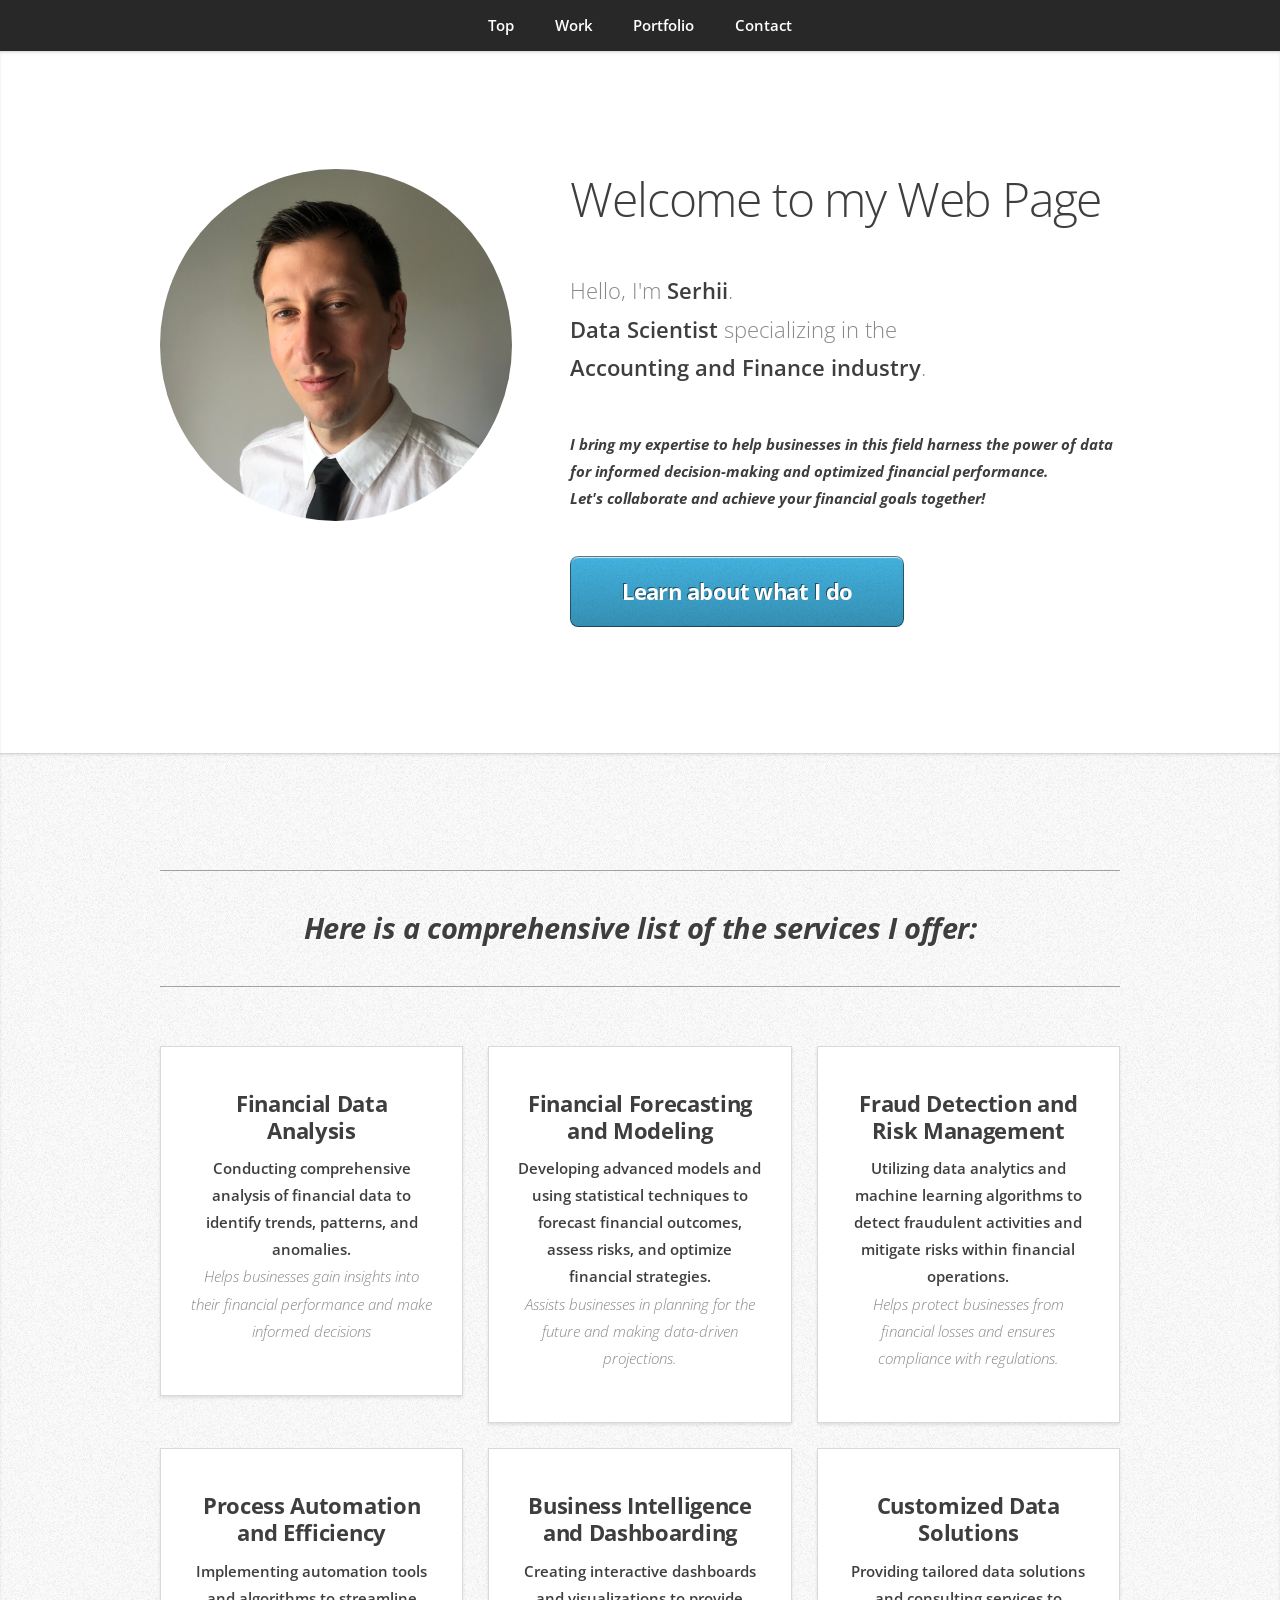
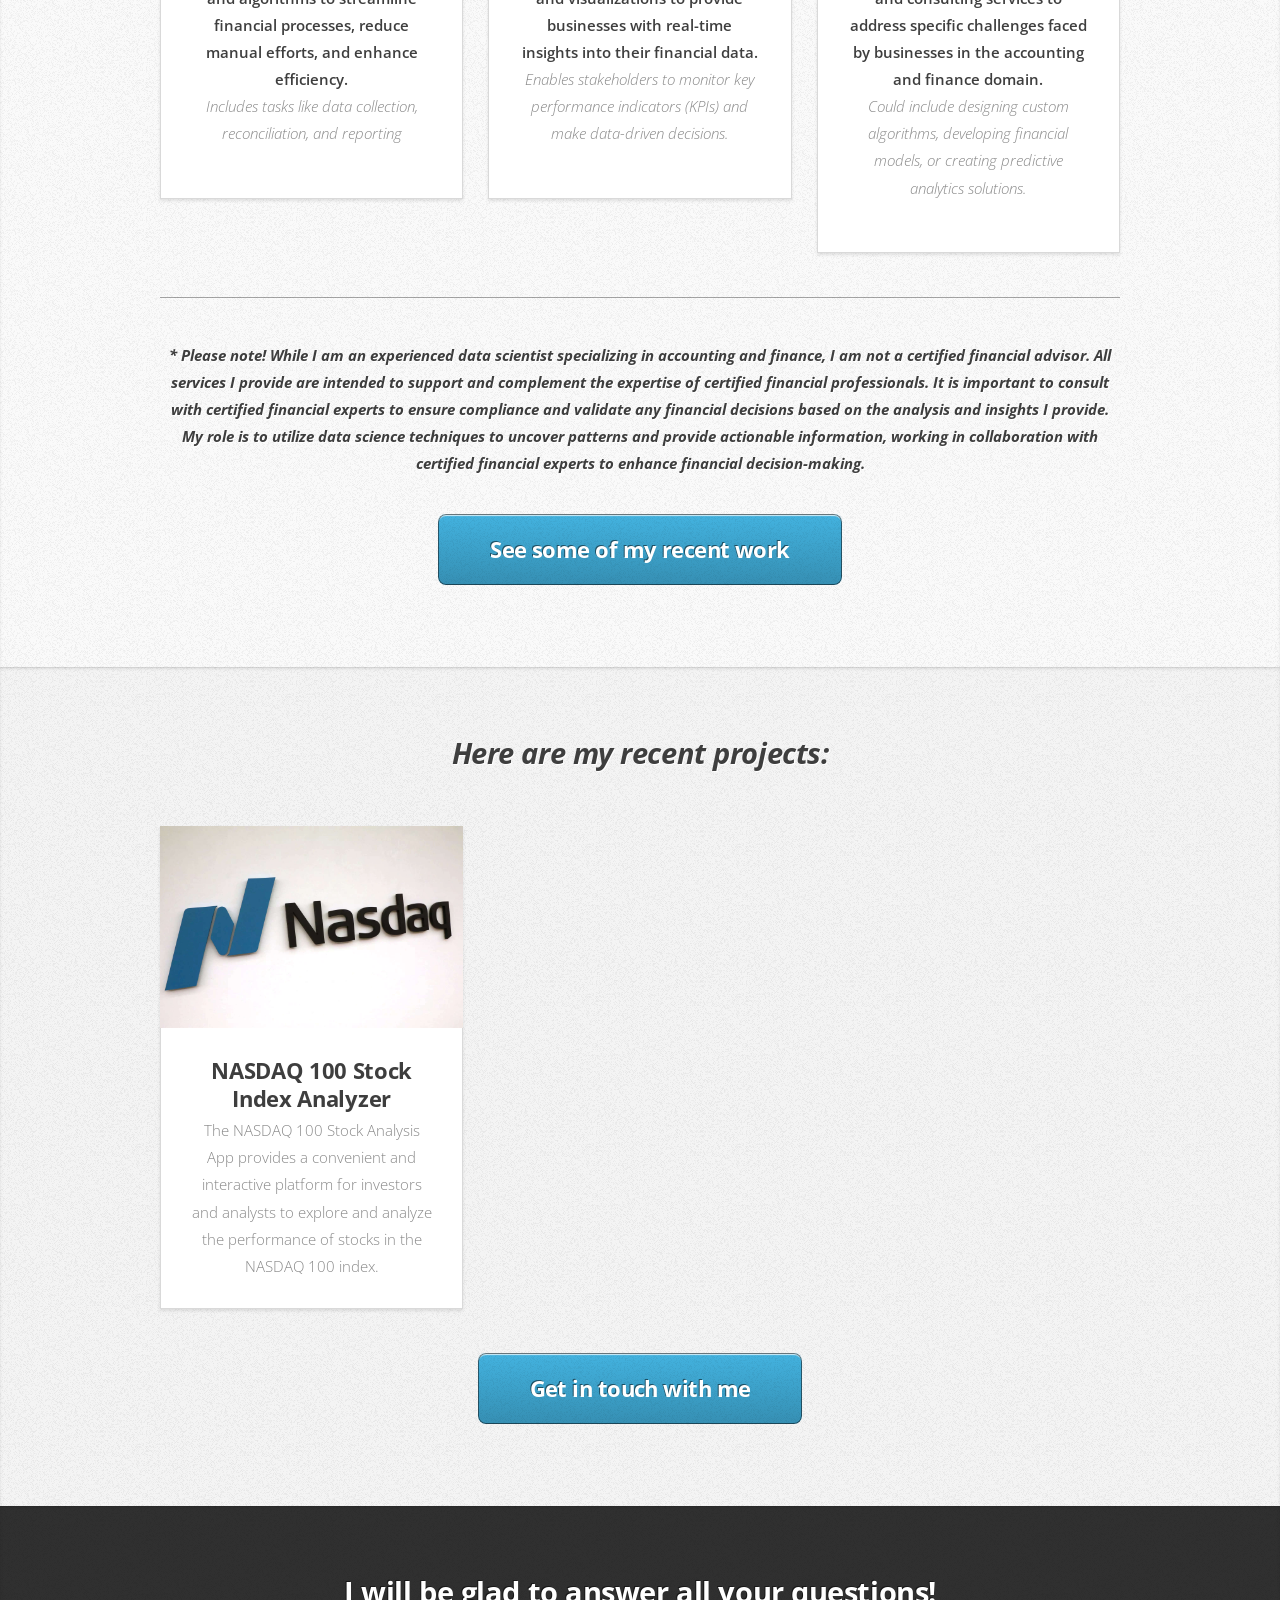
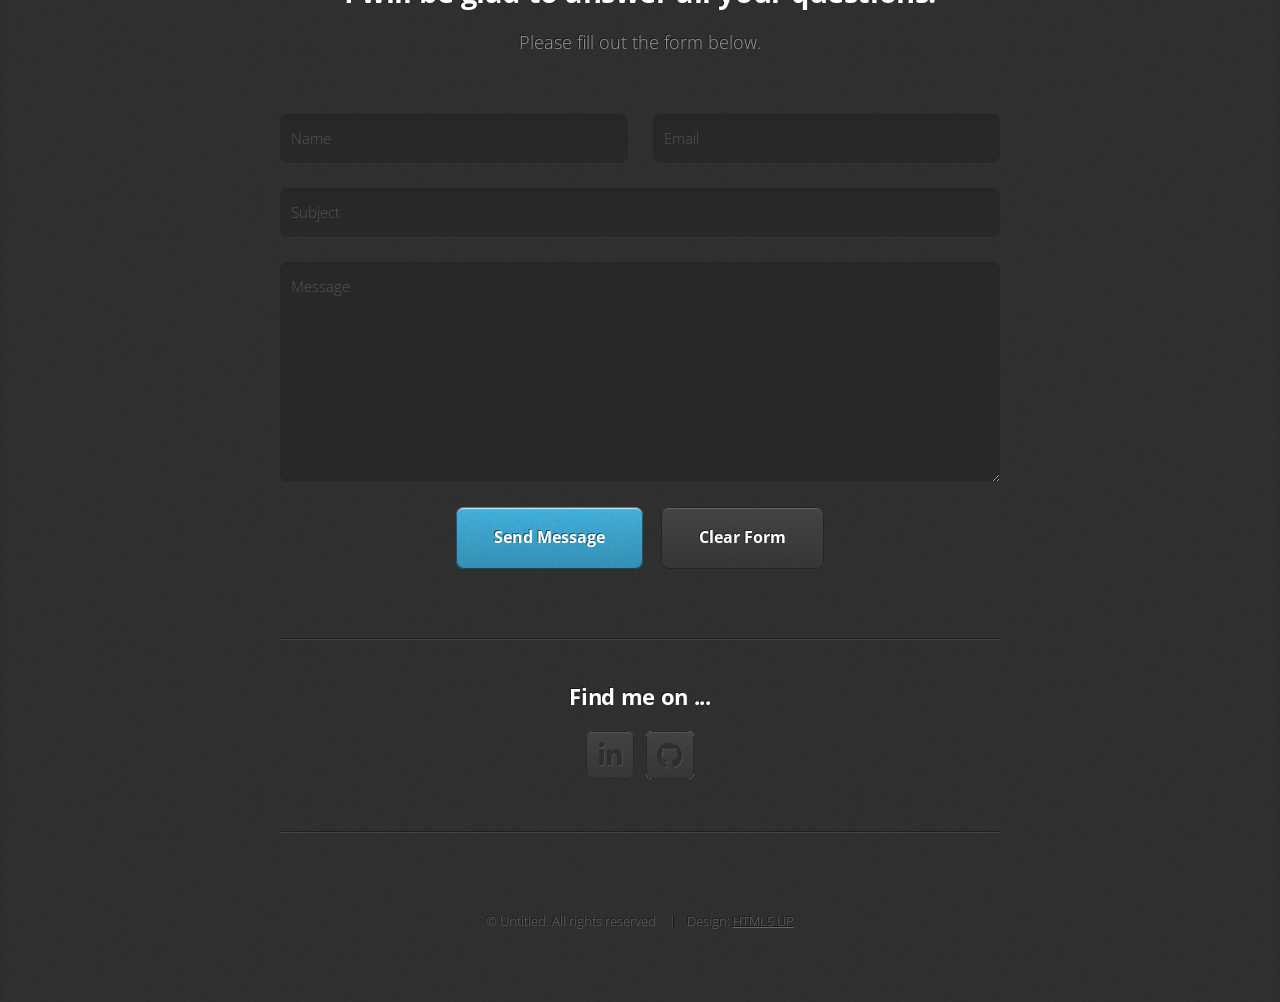
==== commit 8e84bf46: "update photo and about me." ====
--- a/index.html
+++ b/index.html
@@ -2,7 +2,7 @@
 
 <html>
 	<head>
-		<title>SerhiiK_Data_Science_WebPage</title>
+		<title>Serhii's Data Science Services"</title>
 		<meta charset="utf-8" />
 		<meta name="viewport" content="width=device-width, initial-scale=1, user-scalable=no" />
 		<link rel="stylesheet" href="assets/css/main.css" />
@@ -12,7 +12,7 @@
 		<!-- Nav -->
 			<nav id="nav">
 				<ul class="container">
-					<li><a href="#top">Profile</a></li>
+					<li><a href="#top">Top</a></li>
 					<li><a href="#work">Work</a></li>
 					<li><a href="#portfolio">Portfolio</a></li>
 					<li><a href="#contact">Contact</a></li>
@@ -24,14 +24,15 @@
 				<div class="container">
 					<div class="row">
 						<div class="col-4 col-5-large col-12-medium">
-							<span class="image fit"><img src="images/myself.jpeg" alt="" /></span>
+							<span class="image fit"><img src="images/myself_main.jpg" alt="" /></span>
 						</div>
 						<div class="col-8 col-7-large col-12-medium">
 							<header>
 								<h1>Welcome to my Web Page</h1>
 							</header>
 							<p>	
-								Hello, I'm <strong>Serhii</strong>, a <strong>Data Scientist</strong> specializing in the <br>
+								Hello, I'm <strong>Serhii</strong>. <br>
+								<strong>Data Scientist</strong> specializing in the <br>
 								<strong>Accounting and Finance industry</strong>. <br>
 							<h5>
 								<i>
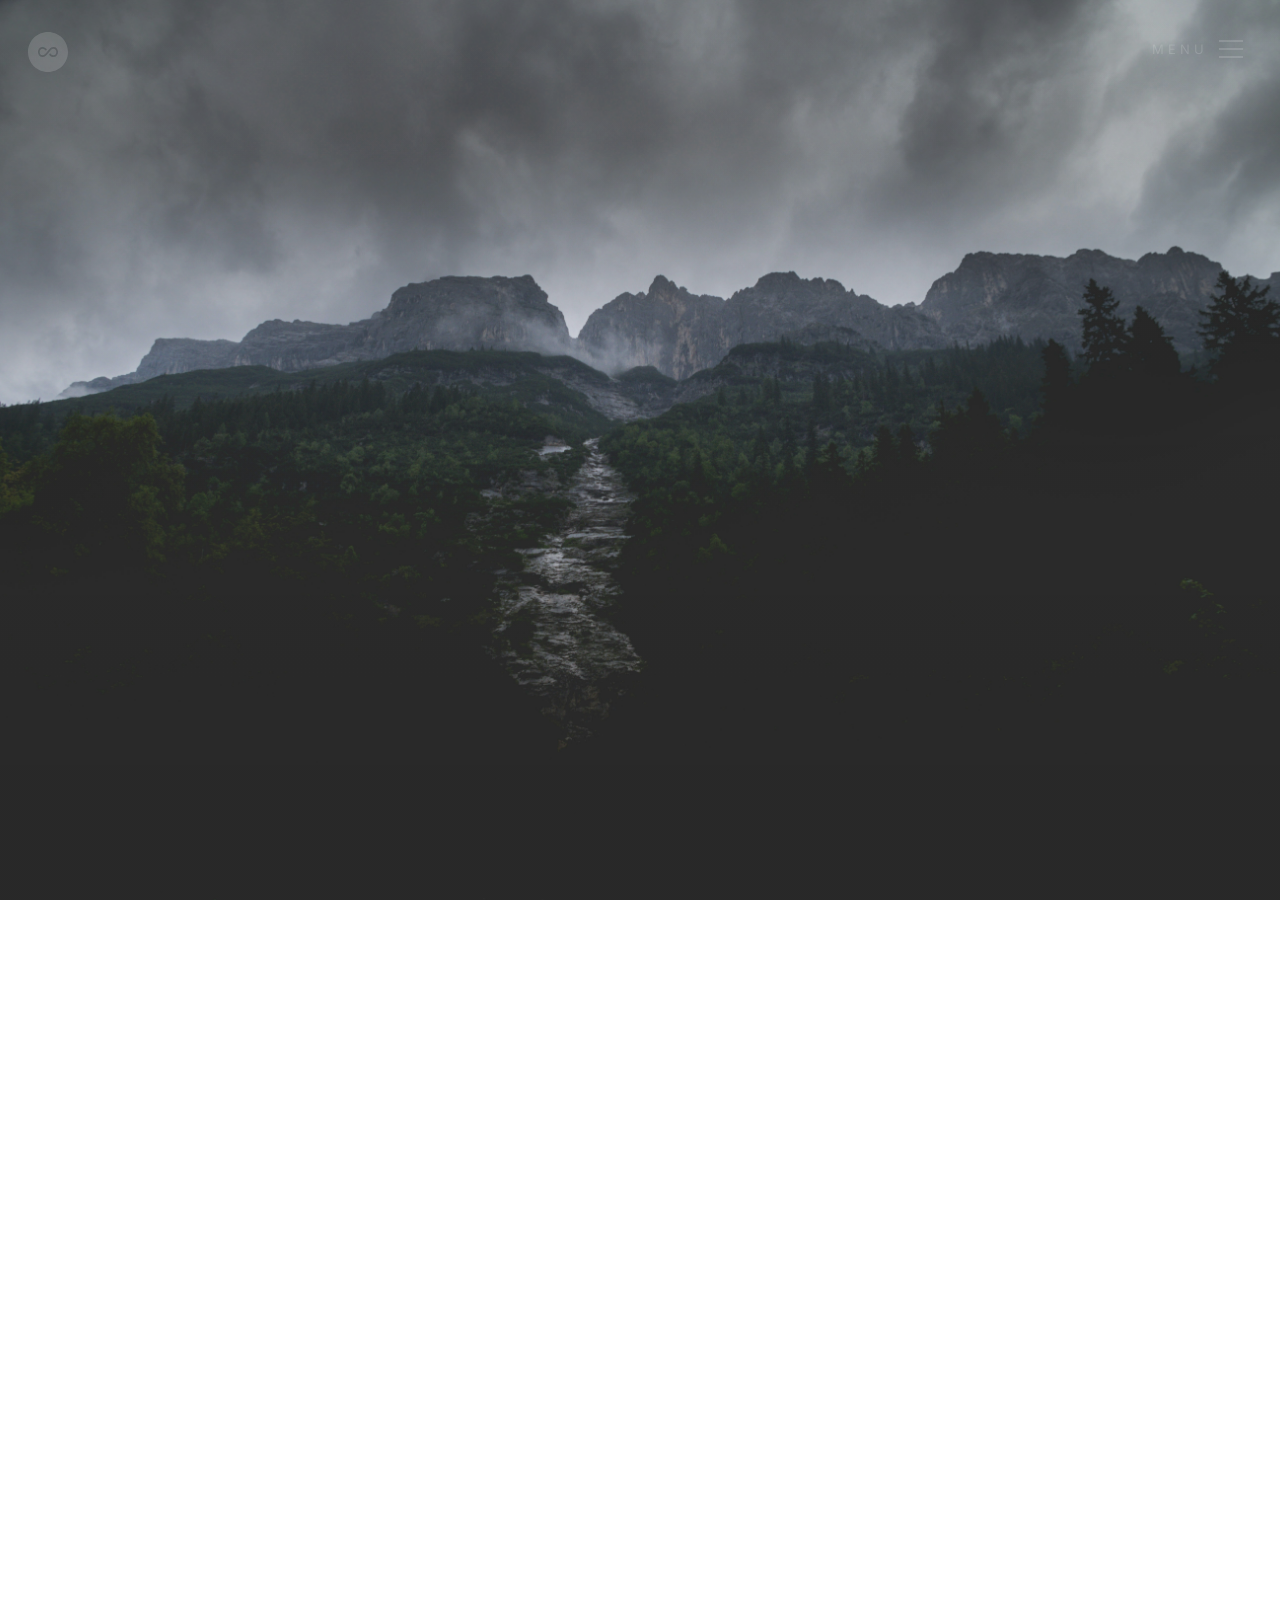
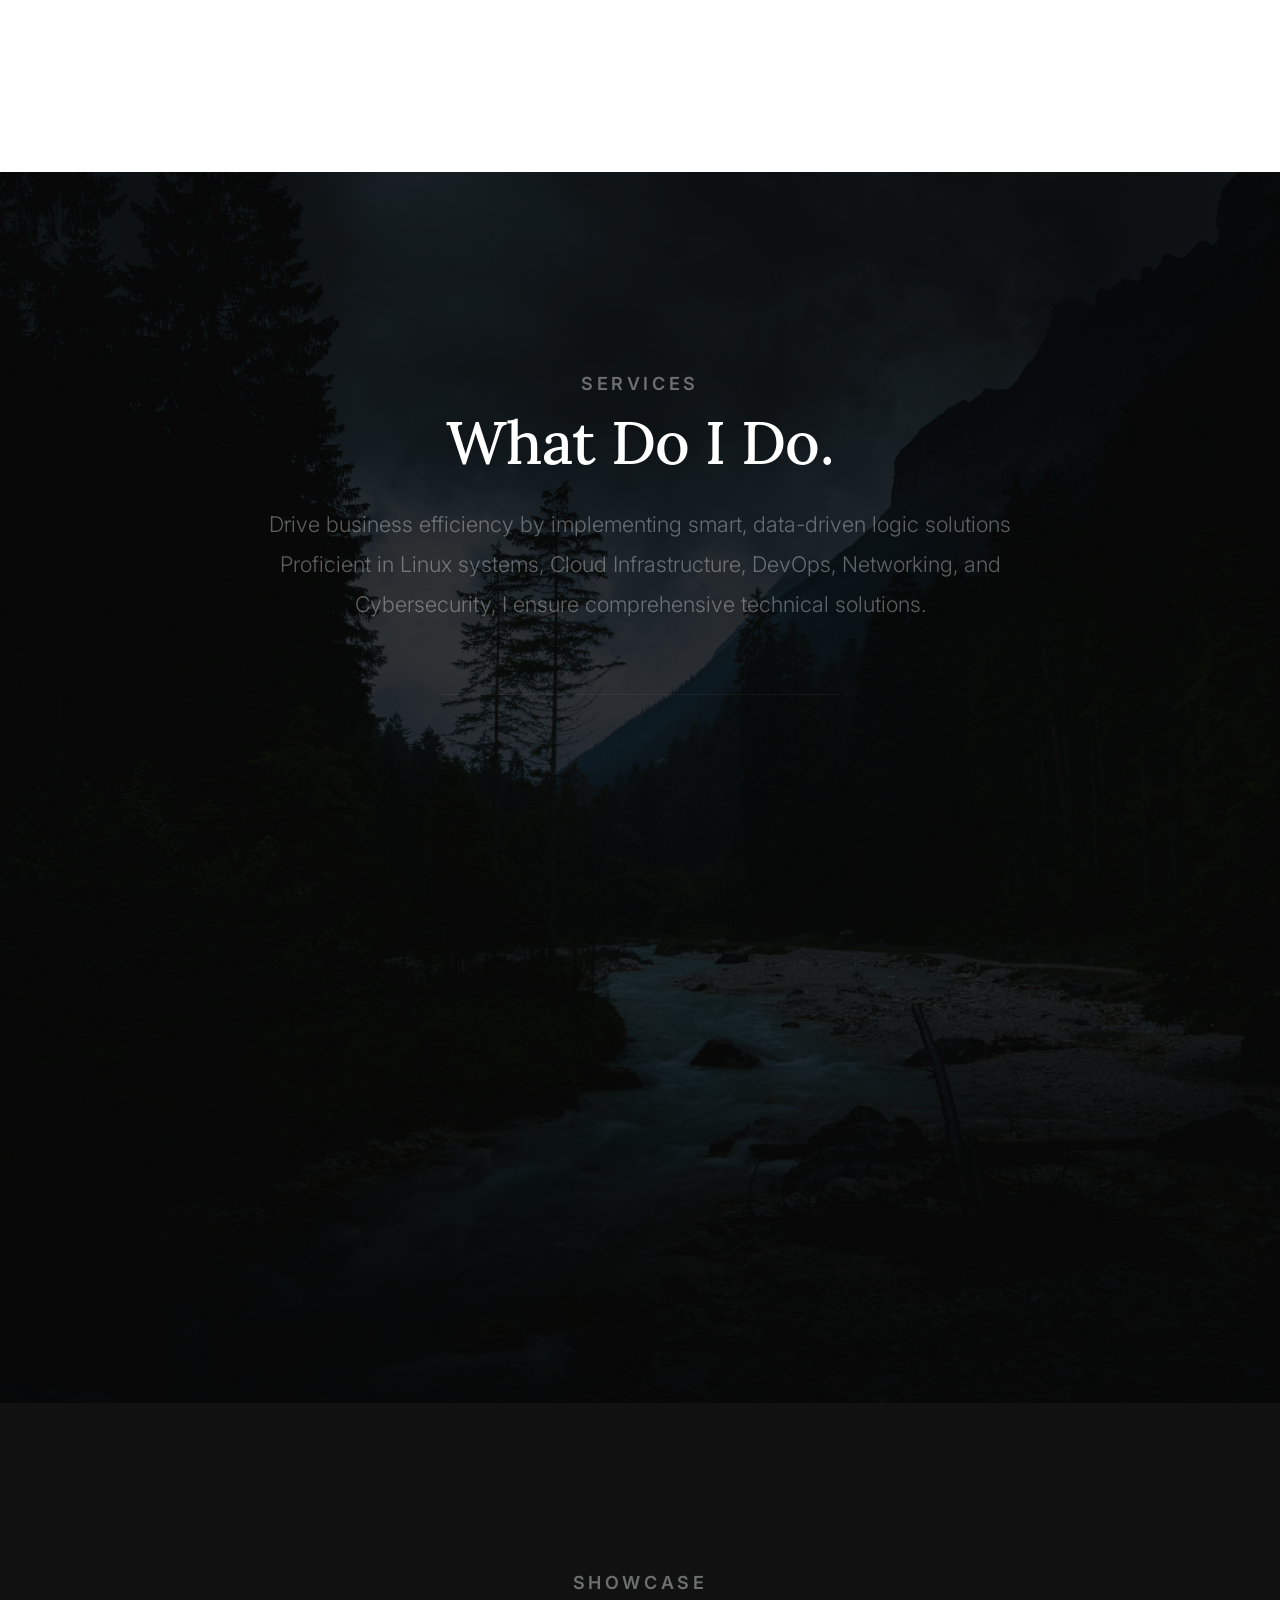
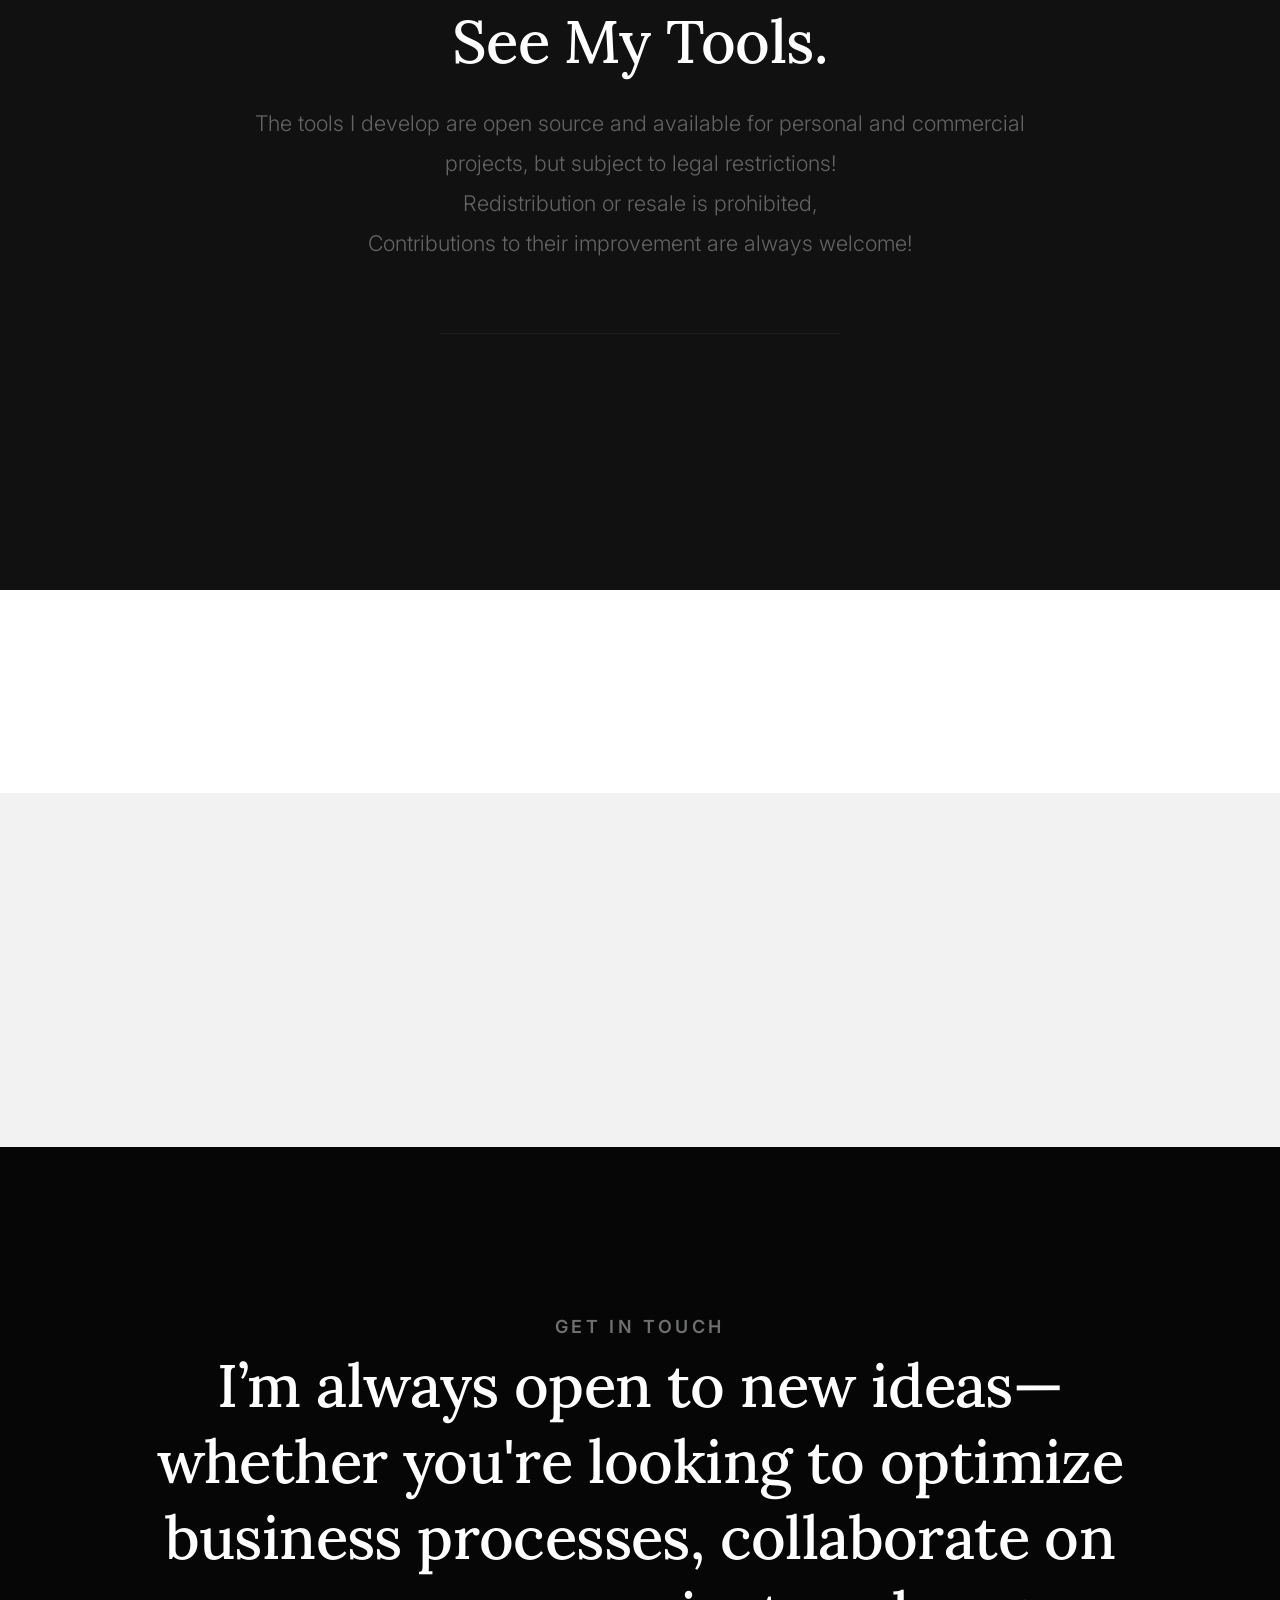
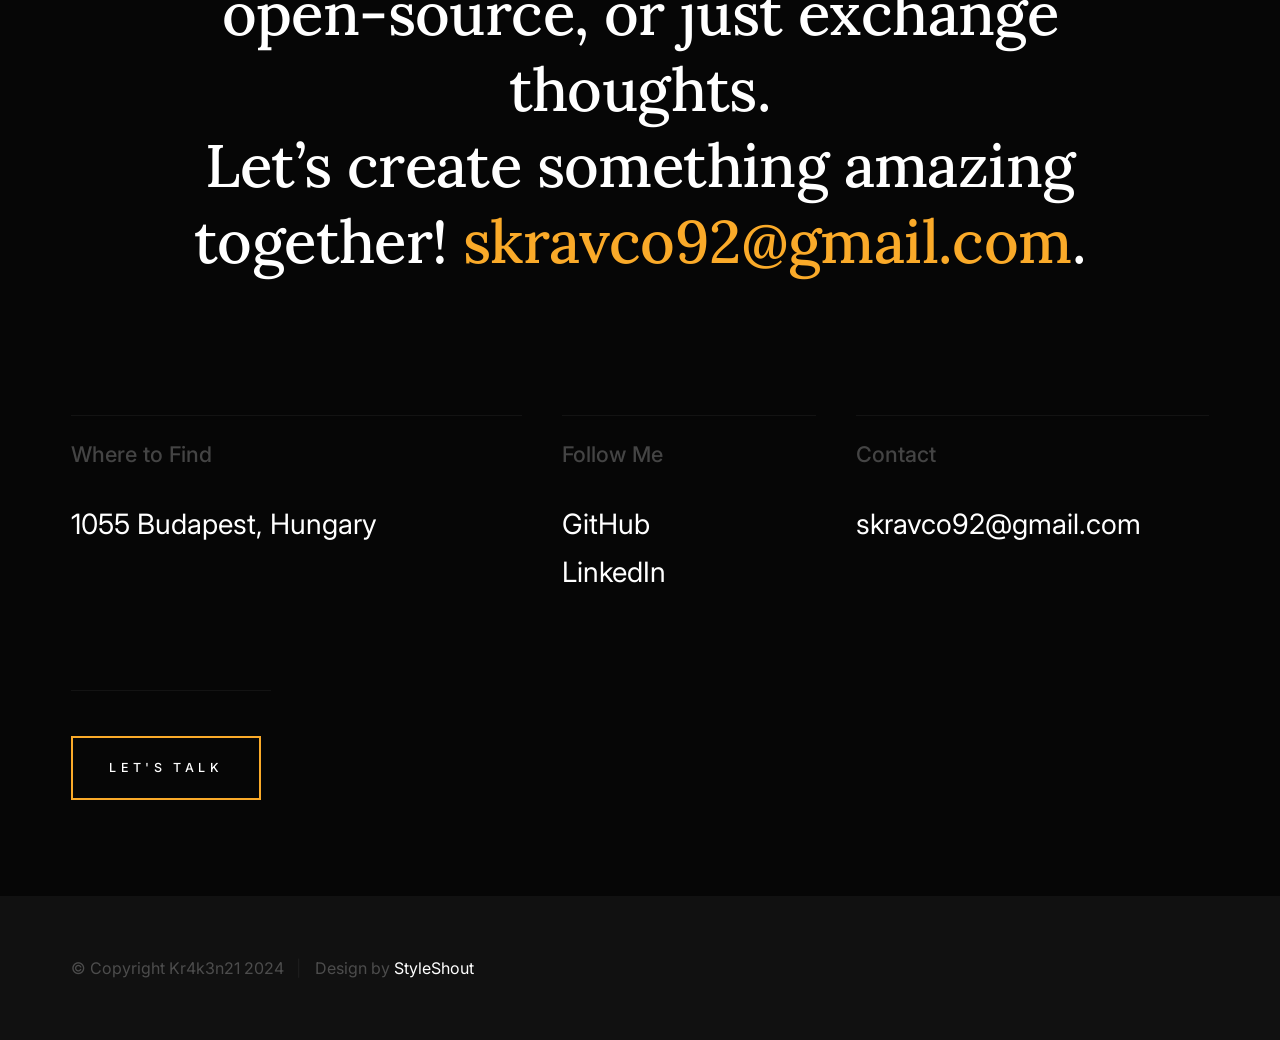
==== commit 9730e65f: "deploy template" ====
--- a/index.html
+++ b/index.html
@@ -1,273 +1,639 @@
-<!DOCTYPE HTML>
-
-<html>
-	<head>
-		<title>Serhii's Data Science Services"</title>
-		<meta charset="utf-8" />
-		<meta name="viewport" content="width=device-width, initial-scale=1, user-scalable=no" />
-		<link rel="stylesheet" href="assets/css/main.css" />
-	</head>
-	<body class="is-preload">
-
-		<!-- Nav -->
-			<nav id="nav">
-				<ul class="container">
-					<li><a href="#top">Top</a></li>
-					<li><a href="#work">Work</a></li>
-					<li><a href="#portfolio">Portfolio</a></li>
-					<li><a href="#contact">Contact</a></li>
-				</ul>
-			</nav>
-
-		<!-- Home -->
-			<article id="top" class="wrapper style1">
-				<div class="container">
-					<div class="row">
-						<div class="col-4 col-5-large col-12-medium">
-							<span class="image fit"><img src="images/myself_main.jpg" alt="" /></span>
-						</div>
-						<div class="col-8 col-7-large col-12-medium">
-							<header>
-								<h1>Welcome to my Web Page</h1>
-							</header>
-							<p>	
-								Hello, I'm <strong>Serhii</strong>. <br>
-								<strong>Data Scientist</strong> specializing in the <br>
-								<strong>Accounting and Finance industry</strong>. <br>
-							<h5>
-								<i>
-									I bring my expertise to help businesses in this field harness the power of data <br>
-									for informed decision-making and optimized financial performance. <br>
-									Let's collaborate and achieve your financial goals together!
-								</i>
-							</h5>
-							</p>
-								
-							<a href="#work" class="button large scrolly">Learn about what I do</a>
-						</div>
-					</div>
-				</div>
-			</article>
-
-		<!-- Work -->
-			<article id="work" class="wrapper style2">
-				<div class="container">
-					<header>
-						<hr>
-						<h2>
-							<i>
-							Here is a comprehensive list of the services I offer: 
-							</i>
-						</h2>
-						<hr>
-					</header>
-					<div class="row aln-center">
-
-						<div class="col-4 col-6-medium col-12-small">
-							<section class="box style1">
-								<h3>Financial Data Analysis</h3>
-								<p>
-									<b>
-										Conducting comprehensive analysis of financial data to identify trends, patterns, and anomalies.<br>
-									</b>
-									<i>
-										Helps businesses gain insights into their financial performance and make informed decisions
-									</i>
-								</p>
-							</section>
-						</div>
-
-						<div class="col-4 col-6-medium col-12-small">
-							<section class="box style1">
-								<h3>Financial Forecasting and Modeling</h3>
-								<p>
-									<b>
-										Developing advanced models and using statistical techniques to forecast financial outcomes, assess risks, and optimize financial strategies. <br>
-									</b>
-									<i>
-										Assists businesses in planning for the future and making data-driven projections.
-									</i>
-								</p>
-							</section>
-						</div>
-
-						<div class="col-4 col-6-medium col-12-small">
-							<section class="box style1">
-								<h3>Fraud Detection and Risk Management</h3>
-								<p>
-									<b>
-										Utilizing data analytics and machine learning algorithms to detect fraudulent activities and mitigate risks within financial operations. <br>
-									</b>	
-									<i>
-										Helps protect businesses from financial losses and ensures compliance with regulations.
-									</i>
-								</p>
-							</section>
-						</div>
-						
-						<div class="col-4 col-6-medium col-12-small">
-							<section class="box style1">
-								<h3>Process Automation and Efficiency</h3>
-								<p>
-									<b>
-										Implementing automation tools and algorithms to streamline financial processes, reduce manual efforts, and enhance efficiency. <br>
-									</b>
-									<i>
-									Includes tasks like data collection, reconciliation, and reporting
-									</i>
-							</p>
-							</section>
-						</div>
-
-						<div class="col-4 col-6-medium col-12-small">
-							<section class="box style1">
-								<h3>Business Intelligence and Dashboarding</h3>
-								<p>
-									<b>
-										Creating interactive dashboards and visualizations to provide businesses with real-time insights into their financial data. <br>
-									</b>
-									<i>
-										Enables stakeholders to monitor key performance indicators (KPIs) and make data-driven decisions.
-									</i>
-								</p>
-							</section>
-						</div>
-						
-						<div class="col-4 col-6-medium col-12-small">
-							<section class="box style1">
-								<h3>Customized Data Solutions</h3>
-								<p>
-									<b>
-										Providing tailored data solutions and consulting services to address specific challenges faced by businesses in the accounting and finance domain. <br>
-									</b>
-									<i>
-										Could include designing custom algorithms, developing financial models, or creating predictive analytics solutions.
-									</i>	
-								</p>
-								</section>
-						</div>
-					</div>
-					<hr>
-					<footer>
-						<p>
-							<h5>
-								<i>
-								* Please note! While I am an experienced data scientist specializing in accounting and finance, I am not a certified financial advisor. All services I provide are intended to support and complement the expertise of certified financial professionals. It is important to consult with certified financial experts to ensure compliance and validate any financial decisions based on the analysis and insights I provide. My role is to utilize data science techniques to uncover patterns and provide actionable information, working in collaboration with certified financial experts to enhance financial decision-making.
-								</i>
-							</h5>
-						</p>
-						<a href="#portfolio" class="button large scrolly">See some of my recent work</a>
-					</footer>
-				</div>
-			</article>
-
-		<!-- Portfolio -->
-			<article id="portfolio" class="wrapper style3">
-				<div class="container">
-					<header>
-						<h2>
-							<i>
-								Here are my recent projects:
-							</i>
-						</h2>
-						<p></p>
-					</header>
-					<div class="row">
-						<div class="col-4 col-6-medium col-12-small">
-							<article class="box style2">
-								<a href="https://skravco-nasdaq100-stock-index-analyzer-app-u5n6f3.streamlit.app/" class="image featured"><img src="nasdaq.jpg" alt="" /></a>
-								<h3><a href="https://skravco-nasdaq100-stock-index-analyzer-app-u5n6f3.streamlit.app/">NASDAQ 100 Stock Index Analyzer</a></h3>
-							<p>
-								The NASDAQ 100 Stock Analysis App provides a convenient and interactive platform for investors and analysts to explore and analyze the performance of stocks in the NASDAQ 100 index. 
-							</p>
-							</article>
-						</div>
-						</div>
-					</div>
-					<footer>
-						<p>
-
-						</p>
-						<a href="#contact" class="button large scrolly">Get in touch with me</a>
-					</footer>
-				</div>
-			</article>
-
-		<!-- Contact -->
-			<article id="contact" class="wrapper style4">
-				<div class="container medium">
-					<header>
-						<h2>I will be glad to answer all your questions!</h2>
-						<p>
-							Please fill out the form below.
-						</p>
-					</header>
-					<div class="row">
-						<div class="col-12">
-							<form method="post" action="#">
-								<div class="row">
-									<div class="col-6 col-12-small">
-										<input type="text" name="name" id="name" placeholder="Name" />
-									</div>
-									<div class="col-6 col-12-small">
-										<input type="text" name="email" id="email" placeholder="Email" />
-									</div>
-									<div class="col-12">
-										<input type="text" name="subject" id="subject" placeholder="Subject" />
-									</div>
-									<div class="col-12">
-										<textarea name="message" id="message" placeholder="Message"></textarea>
-									</div>
-									<div class="col-12">
-										<ul class="actions">
-											<li><input type="submit" value="Send Message" /></li>
-											<li><input type="reset" value="Clear Form" class="alt" /></li>
-										</ul>
-									</div>
-								</div>
-							</form>
-						</div>
-						<div class="col-12">
-							<hr />
-							<h3>Find me on ...</h3>
-							<ul class="social">
-								<li><a href="https://www.linkedin.com/in/serhii-k-0b1872277/" class="icon brands fa-linkedin-in"><span class="label">LinkedIn</span></a></li>
-								<li><a href="https://github.com/skravco" class="icon brands fa-github"><span class="label">Github</span></a></li>
-								<!--
-								<li><a href="#" class="icon brands fa-twitter"><span class="label">Twitter</span></a></li>
-								<li><a href="#" class="icon brands fa-facebook-f"><span class="label">Facebook</span></a></li>
-								<li><a href="#" class="icon brands fa-dribbble"><span class="label">Dribbble</span></a></li>
-								<li><a href="#" class="icon brands fa-tumblr"><span class="label">Tumblr</span></a></li>
-								<li><a href="#" class="icon brands fa-google-plus"><span class="label">Google+</span></a></li>
-								<li><a href="#" class="icon solid fa-rss"><span>RSS</span></a></li>
-								<li><a href="#" class="icon brands fa-instagram"><span>Instagram</span></a></li>
-								<li><a href="#" class="icon brands fa-foursquare"><span>Foursquare</span></a></li>
-								<li><a href="#" class="icon brands fa-skype"><span>Skype</span></a></li>
-								<li><a href="#" class="icon brands fa-soundcloud"><span>Soundcloud</span></a></li>
-								<li><a href="#" class="icon brands fa-youtube"><span>YouTube</span></a></li>
-								<li><a href="#" class="icon brands fa-blogger"><span>Blogger</span></a></li>
-								<li><a href="#" class="icon brands fa-flickr"><span>Flickr</span></a></li>
-								<li><a href="#" class="icon brands fa-vimeo"><span>Vimeo</span></a></li>
-								-->
-							</ul>
-							<hr />
-						</div>
-					</div>
-					<footer>
-						<ul id="copyright">
-							<li>&copy; Untitled. All rights reserved.</li><li>Design: <a href="http://html5up.net">HTML5 UP</a></li>
-						</ul>
-					</footer>
-				</div>
-			</article>
-
-		<!-- Scripts -->
-			<script src="assets/js/jquery.min.js"></script>
-			<script src="assets/js/jquery.scrolly.min.js"></script>
-			<script src="assets/js/browser.min.js"></script>
-			<script src="assets/js/breakpoints.min.js"></script>
-			<script src="assets/js/util.js"></script>
-			<script src="assets/js/main.js"></script>
-
-	</body>
+<!DOCTYPE html>
+<html lang="en" class="no-js">
+
+<head>
+
+    <!--- basic page needs
+    ================================================== -->
+    <meta charset="utf-8">
+    <meta name="viewport" content="width=device-width, initial-scale=1">
+    <title>Kr4k3n21</title>
+
+    <script>
+        document.documentElement.classList.remove('no-js');
+        document.documentElement.classList.add('js');
+    </script>
+
+    <!-- CSS
+    ================================================== -->
+    <link rel="stylesheet" href="css/vendor.css">
+    <link rel="stylesheet" href="css/styles.css">
+
+    <!-- favicons
+    ================================================== -->
+    <link rel="apple-touch-icon" sizes="180x180" href="apple-touch-icon.png">
+    <link rel="icon" type="image/png" sizes="32x32" href="favicon-32x32.png">
+    <link rel="icon" type="image/png" sizes="16x16" href="favicon-16x16.png">
+    <link rel="manifest" href="site.webmanifest">
+
+</head>
+
+
+<body id="top">
+
+
+    <!-- preloader
+    ================================================== -->
+    <div id="preloader">
+        <div id="loader">
+        </div>
+    </div>
+
+
+    <!-- page wrap
+    ================================================== -->
+    <div id="page" class="s-pagewrap">
+
+
+        <!-- # site header 
+        ================================================== -->
+        <header class="s-header">
+
+            <div class="s-header__logo">
+                <a class="logo" href="index.html">
+                    <img src="images/logo.svg" alt="Homepage">
+                </a>
+            </div>
+
+            <a class="s-header__menu-toggle" href="#0" class="">
+                <span class="s-header__menu-text">Menu</span>
+                <span class="s-header__menu-icon"></span>
+            </a>
+
+            <nav class="s-header__nav">
+
+                <a href="#0" class="s-header__nav-close-btn" title="close"><span>Close</span></a>
+                <h3>Infinity.</h3>
+
+                <ul class="s-header__nav-list">
+                    <li><a href="#intro" class="smoothscroll">Intro</a></li>
+                    <li><a href="#about" class="smoothscroll">About</a></li>
+                    <li><a href="#services" class="smoothscroll">Services</a></li>
+                    <li><a href="#portfolio" class="smoothscroll">Works</a></li>
+                    <li><a href="#contact" class="smoothscroll">Contact</a></li>
+                </ul>
+
+                <p>
+                    <!--
+                    Need a great reliable web hosting?
+                    We highly recommend <a href="https://www.dreamhost.com/r.cgi?287326">DreamHost</a>.
+                    Powerful web and Wordpress hosting. Guaranteed. Starting at <span
+                        class="text-highlight">$2.95</span> per month.
+                    -->
+                </p>
+
+                <ul class="s-header__social">
+                    <li>
+                        <a href="#0">
+                            <svg xmlns="http://www.w3.org/2000/svg" width="24" height="24" viewBox="0 0 24 24"
+                                style="fill:rgba(0, 0, 0, 1);transform:;-ms-filter:">
+                                <path
+                                    d="M20,3H4C3.447,3,3,3.448,3,4v16c0,0.552,0.447,1,1,1h8.615v-6.96h-2.338v-2.725h2.338v-2c0-2.325,1.42-3.592,3.5-3.592 c0.699-0.002,1.399,0.034,2.095,0.107v2.42h-1.435c-1.128,0-1.348,0.538-1.348,1.325v1.735h2.697l-0.35,2.725h-2.348V21H20 c0.553,0,1-0.448,1-1V4C21,3.448,20.553,3,20,3z">
+                                </path>
+                            </svg>
+                            <span class="u-screen-reader-text">Facebook</span>
+                        </a>
+                    </li>
+                    <li>
+                        <a href="#0">
+                            <svg xmlns="http://www.w3.org/2000/svg" width="24" height="24" viewBox="0 0 24 24"
+                                style="fill:rgba(0, 0, 0, 1);transform:;-ms-filter:">
+                                <path
+                                    d="M19.633,7.997c0.013,0.175,0.013,0.349,0.013,0.523c0,5.325-4.053,11.461-11.46,11.461c-2.282,0-4.402-0.661-6.186-1.809 c0.324,0.037,0.636,0.05,0.973,0.05c1.883,0,3.616-0.636,5.001-1.721c-1.771-0.037-3.255-1.197-3.767-2.793 c0.249,0.037,0.499,0.062,0.761,0.062c0.361,0,0.724-0.05,1.061-0.137c-1.847-0.374-3.23-1.995-3.23-3.953v-0.05 c0.537,0.299,1.16,0.486,1.82,0.511C3.534,9.419,2.823,8.184,2.823,6.787c0-0.748,0.199-1.434,0.548-2.032 c1.983,2.443,4.964,4.04,8.306,4.215c-0.062-0.3-0.1-0.611-0.1-0.923c0-2.22,1.796-4.028,4.028-4.028 c1.16,0,2.207,0.486,2.943,1.272c0.91-0.175,1.782-0.512,2.556-0.973c-0.299,0.935-0.936,1.721-1.771,2.22 c0.811-0.088,1.597-0.312,2.319-0.624C21.104,6.712,20.419,7.423,19.633,7.997z">
+                                </path>
+                            </svg>
+                            <span class="u-screen-reader-text">Twitter</span>
+                        </a>
+                    </li>
+                    <li>
+                        <a href="#0">
+                            <svg xmlns="http://www.w3.org/2000/svg" width="24" height="24" viewBox="0 0 24 24"
+                                style="fill:rgba(0, 0, 0, 1);transform:;-ms-filter:">
+                                <path
+                                    d="M11.999,7.377c-2.554,0-4.623,2.07-4.623,4.623c0,2.554,2.069,4.624,4.623,4.624c2.552,0,4.623-2.07,4.623-4.624 C16.622,9.447,14.551,7.377,11.999,7.377L11.999,7.377z M11.999,15.004c-1.659,0-3.004-1.345-3.004-3.003 c0-1.659,1.345-3.003,3.004-3.003s3.002,1.344,3.002,3.003C15.001,13.659,13.658,15.004,11.999,15.004L11.999,15.004z">
+                                </path>
+                                <circle cx="16.806" cy="7.207" r="1.078"></circle>
+                                <path
+                                    d="M20.533,6.111c-0.469-1.209-1.424-2.165-2.633-2.632c-0.699-0.263-1.438-0.404-2.186-0.42 c-0.963-0.042-1.268-0.054-3.71-0.054s-2.755,0-3.71,0.054C7.548,3.074,6.809,3.215,6.11,3.479C4.9,3.946,3.945,4.902,3.477,6.111 c-0.263,0.7-0.404,1.438-0.419,2.186c-0.043,0.962-0.056,1.267-0.056,3.71c0,2.442,0,2.753,0.056,3.71 c0.015,0.748,0.156,1.486,0.419,2.187c0.469,1.208,1.424,2.164,2.634,2.632c0.696,0.272,1.435,0.426,2.185,0.45 c0.963,0.042,1.268,0.055,3.71,0.055s2.755,0,3.71-0.055c0.747-0.015,1.486-0.157,2.186-0.419c1.209-0.469,2.164-1.424,2.633-2.633 c0.263-0.7,0.404-1.438,0.419-2.186c0.043-0.962,0.056-1.267,0.056-3.71s0-2.753-0.056-3.71C20.941,7.57,20.801,6.819,20.533,6.111z M19.315,15.643c-0.007,0.576-0.111,1.147-0.311,1.688c-0.305,0.787-0.926,1.409-1.712,1.711c-0.535,0.199-1.099,0.303-1.67,0.311 c-0.95,0.044-1.218,0.055-3.654,0.055c-2.438,0-2.687,0-3.655-0.055c-0.569-0.007-1.135-0.112-1.669-0.311 c-0.789-0.301-1.414-0.923-1.719-1.711c-0.196-0.534-0.302-1.099-0.311-1.669c-0.043-0.95-0.053-1.218-0.053-3.654 c0-2.437,0-2.686,0.053-3.655c0.007-0.576,0.111-1.146,0.311-1.687c0.305-0.789,0.93-1.41,1.719-1.712 c0.534-0.198,1.1-0.303,1.669-0.311c0.951-0.043,1.218-0.055,3.655-0.055c2.437,0,2.687,0,3.654,0.055 c0.571,0.007,1.135,0.112,1.67,0.311c0.786,0.303,1.407,0.925,1.712,1.712c0.196,0.534,0.302,1.099,0.311,1.669 c0.043,0.951,0.054,1.218,0.054,3.655c0,2.436,0,2.698-0.043,3.654H19.315z">
+                                </path>
+                            </svg>
+                            <span class="u-screen-reader-text">Instagram</span>
+                        </a>
+                    </li>
+                    <li>
+                        <a href="#0">
+                            <svg xmlns="http://www.w3.org/2000/svg" width="24" height="24" viewBox="0 0 24 24"
+                                style="fill: rgba(0, 0, 0, 1);transform: ;msFilter:;">
+                                <path
+                                    d="M20.66 6.98a9.932 9.932 0 0 0-3.641-3.64C15.486 2.447 13.813 2 12 2s-3.486.447-5.02 1.34c-1.533.893-2.747 2.107-3.64 3.64S2 10.187 2 12s.446 3.487 1.34 5.02a9.924 9.924 0 0 0 3.641 3.64C8.514 21.553 10.187 22 12 22s3.486-.447 5.02-1.34a9.932 9.932 0 0 0 3.641-3.64C21.554 15.487 22 13.813 22 12s-.446-3.487-1.34-5.02zM12 3.66c2 0 3.772.64 5.32 1.919-.92 1.174-2.286 2.14-4.1 2.9-1.002-1.813-2.088-3.327-3.261-4.54A7.715 7.715 0 0 1 12 3.66zM5.51 6.8a8.116 8.116 0 0 1 2.711-2.22c1.212 1.201 2.325 2.7 3.34 4.5-2 .6-4.114.9-6.341.9-.573 0-1.006-.013-1.3-.04A8.549 8.549 0 0 1 5.51 6.8zM3.66 12c0-.054.003-.12.01-.2.007-.08.01-.146.01-.2.254.014.641.02 1.161.02 2.666 0 5.146-.367 7.439-1.1.187.373.381.793.58 1.26-1.32.293-2.674 1.006-4.061 2.14S6.4 16.247 5.76 17.5c-1.4-1.587-2.1-3.42-2.1-5.5zM12 20.34c-1.894 0-3.594-.587-5.101-1.759.601-1.187 1.524-2.322 2.771-3.401 1.246-1.08 2.483-1.753 3.71-2.02a29.441 29.441 0 0 1 1.56 6.62 8.166 8.166 0 0 1-2.94.56zm7.08-3.96a8.351 8.351 0 0 1-2.58 2.621c-.24-2.08-.7-4.107-1.379-6.081.932-.066 1.765-.1 2.5-.1.799 0 1.686.034 2.659.1a8.098 8.098 0 0 1-1.2 3.46zm-1.24-5c-1.16 0-2.233.047-3.22.14a27.053 27.053 0 0 0-.68-1.62c2.066-.906 3.532-2.006 4.399-3.3 1.2 1.414 1.854 3.027 1.96 4.84-.812-.04-1.632-.06-2.459-.06z">
+                                </path>
+                            </svg>
+                            <span class="u-screen-reader-text">Dribbble</span>
+                        </a>
+                    </li>
+                    <li>
+                        <a href="#0">
+                            <svg xmlns="http://www.w3.org/2000/svg" width="24" height="24" viewBox="0 0 24 24"
+                                style="fill: rgba(0, 0, 0, 1);transform: ;msFilter:;">
+                                <path
+                                    d="M7.803 5.731c.589 0 1.119.051 1.605.155.483.103.895.273 1.243.508.343.235.611.547.804.939.187.387.28.871.28 1.443 0 .62-.14 1.138-.421 1.551-.283.414-.7.753-1.256 1.015.757.219 1.318.602 1.69 1.146.374.549.557 1.206.557 1.976 0 .625-.119 1.162-.358 1.613a3.11 3.11 0 0 1-.974 1.114 4.315 4.315 0 0 1-1.399.64 6.287 6.287 0 0 1-1.609.206H2V5.731h5.803zm-.351 4.972c.48 0 .878-.114 1.192-.345.312-.228.463-.604.463-1.119 0-.286-.051-.522-.151-.707a1.114 1.114 0 0 0-.417-.428 1.683 1.683 0 0 0-.597-.215 3.609 3.609 0 0 0-.697-.061H4.71v2.875h2.742zm.151 5.239c.267 0 .521-.023.76-.077.241-.052.455-.136.637-.261.182-.12.332-.283.44-.491.109-.206.162-.475.162-.798 0-.634-.179-1.085-.533-1.358-.355-.27-.831-.404-1.414-.404H4.71v3.39h2.893zm8.565-.041c.367.358.896.538 1.584.538.493 0 .919-.125 1.278-.373.354-.249.57-.515.653-.79h2.155c-.346 1.072-.871 1.838-1.589 2.299-.709.463-1.572.693-2.58.693-.702 0-1.334-.113-1.9-.337a4.033 4.033 0 0 1-1.439-.958 4.37 4.37 0 0 1-.905-1.485 5.433 5.433 0 0 1-.32-1.899c0-.666.111-1.289.329-1.864a4.376 4.376 0 0 1 .934-1.493c.405-.42.885-.751 1.444-.994a4.634 4.634 0 0 1 1.858-.362c.754 0 1.413.146 1.979.44a3.967 3.967 0 0 1 1.39 1.182c.363.493.622 1.058.783 1.691.161.632.217 1.292.171 1.983h-6.431c.001.704.238 1.371.606 1.729zm2.812-4.681c-.291-.322-.783-.496-1.385-.496-.391 0-.714.065-.974.199a1.97 1.97 0 0 0-.62.491 1.772 1.772 0 0 0-.328.628 2.82 2.82 0 0 0-.111.587h3.982c-.058-.624-.272-1.085-.564-1.409zm-3.918-4.663h4.989v1.215h-4.989z">
+                                </path>
+                            </svg>
+                            <span class="u-screen-reader-text">Behance</span>
+                        </a>
+                    </li>
+                </ul>
+
+            </nav>
+
+        </header> <!-- end s-header -->
+
+
+        <!-- # site-content
+        ================================================== -->
+        <section id="content" class="s-content">
+
+
+            <!-- intro
+            ----------------------------------------------- -->
+            <section id="intro" class="s-intro target-section">
+
+                <div class="s-intro__bg rellax" data-rellax-speed="-5"></div>
+
+                <div class="row s-intro__content">
+
+                    <div class="column lg-12 s-intro__content-inner">
+                        <h3 class="s-intro__pretitle">kr4k3n21</h3>
+                        <h1 class="s-intro__title">
+                            Craft open-source tools
+                            <br>
+                            driven by collaboration and shared wisdom.
+                        </h1>
+
+                        <div class="s-intro__more">
+                            <a class="smoothscroll btn btn--stroke s-intro__more-btn" href="#about">
+                                Learn More
+                            </a>
+                        </div>
+                    </div> <!-- s-intro__content-inner -->
+
+                </div> <!-- s-intro__content -->
+                <!--
+                <ul class="s-intro__social">
+                    <li>
+                        <a href="#0">
+                            <svg xmlns="http://www.w3.org/2000/svg" width="24" height="24" viewBox="0 0 24 24"
+                                style="fill:rgba(0, 0, 0, 1);transform:;-ms-filter:">
+                                <path
+                                    d="M20,3H4C3.447,3,3,3.448,3,4v16c0,0.552,0.447,1,1,1h8.615v-6.96h-2.338v-2.725h2.338v-2c0-2.325,1.42-3.592,3.5-3.592 c0.699-0.002,1.399,0.034,2.095,0.107v2.42h-1.435c-1.128,0-1.348,0.538-1.348,1.325v1.735h2.697l-0.35,2.725h-2.348V21H20 c0.553,0,1-0.448,1-1V4C21,3.448,20.553,3,20,3z">
+                                </path>
+                            </svg>
+                            <span class="u-screen-reader-text">Facebook</span>
+                        </a>
+                    </li>
+                    <li>
+                        <a href="#0">
+                            <svg xmlns="http://www.w3.org/2000/svg" width="24" height="24" viewBox="0 0 24 24"
+                                style="fill:rgba(0, 0, 0, 1);transform:;-ms-filter:">
+                                <path
+                                    d="M19.633,7.997c0.013,0.175,0.013,0.349,0.013,0.523c0,5.325-4.053,11.461-11.46,11.461c-2.282,0-4.402-0.661-6.186-1.809 c0.324,0.037,0.636,0.05,0.973,0.05c1.883,0,3.616-0.636,5.001-1.721c-1.771-0.037-3.255-1.197-3.767-2.793 c0.249,0.037,0.499,0.062,0.761,0.062c0.361,0,0.724-0.05,1.061-0.137c-1.847-0.374-3.23-1.995-3.23-3.953v-0.05 c0.537,0.299,1.16,0.486,1.82,0.511C3.534,9.419,2.823,8.184,2.823,6.787c0-0.748,0.199-1.434,0.548-2.032 c1.983,2.443,4.964,4.04,8.306,4.215c-0.062-0.3-0.1-0.611-0.1-0.923c0-2.22,1.796-4.028,4.028-4.028 c1.16,0,2.207,0.486,2.943,1.272c0.91-0.175,1.782-0.512,2.556-0.973c-0.299,0.935-0.936,1.721-1.771,2.22 c0.811-0.088,1.597-0.312,2.319-0.624C21.104,6.712,20.419,7.423,19.633,7.997z">
+                                </path>
+                            </svg>
+                            <span class="u-screen-reader-text">Twitter</span>
+                        </a>
+                    </li>
+                    <li>
+                        <a href="#0">
+                            <svg xmlns="http://www.w3.org/2000/svg" width="24" height="24" viewBox="0 0 24 24"
+                                style="fill:rgba(0, 0, 0, 1);transform:;-ms-filter:">
+                                <path
+                                    d="M11.999,7.377c-2.554,0-4.623,2.07-4.623,4.623c0,2.554,2.069,4.624,4.623,4.624c2.552,0,4.623-2.07,4.623-4.624 C16.622,9.447,14.551,7.377,11.999,7.377L11.999,7.377z M11.999,15.004c-1.659,0-3.004-1.345-3.004-3.003 c0-1.659,1.345-3.003,3.004-3.003s3.002,1.344,3.002,3.003C15.001,13.659,13.658,15.004,11.999,15.004L11.999,15.004z">
+                                </path>
+                                <circle cx="16.806" cy="7.207" r="1.078"></circle>
+                                <path
+                                    d="M20.533,6.111c-0.469-1.209-1.424-2.165-2.633-2.632c-0.699-0.263-1.438-0.404-2.186-0.42 c-0.963-0.042-1.268-0.054-3.71-0.054s-2.755,0-3.71,0.054C7.548,3.074,6.809,3.215,6.11,3.479C4.9,3.946,3.945,4.902,3.477,6.111 c-0.263,0.7-0.404,1.438-0.419,2.186c-0.043,0.962-0.056,1.267-0.056,3.71c0,2.442,0,2.753,0.056,3.71 c0.015,0.748,0.156,1.486,0.419,2.187c0.469,1.208,1.424,2.164,2.634,2.632c0.696,0.272,1.435,0.426,2.185,0.45 c0.963,0.042,1.268,0.055,3.71,0.055s2.755,0,3.71-0.055c0.747-0.015,1.486-0.157,2.186-0.419c1.209-0.469,2.164-1.424,2.633-2.633 c0.263-0.7,0.404-1.438,0.419-2.186c0.043-0.962,0.056-1.267,0.056-3.71s0-2.753-0.056-3.71C20.941,7.57,20.801,6.819,20.533,6.111z M19.315,15.643c-0.007,0.576-0.111,1.147-0.311,1.688c-0.305,0.787-0.926,1.409-1.712,1.711c-0.535,0.199-1.099,0.303-1.67,0.311 c-0.95,0.044-1.218,0.055-3.654,0.055c-2.438,0-2.687,0-3.655-0.055c-0.569-0.007-1.135-0.112-1.669-0.311 c-0.789-0.301-1.414-0.923-1.719-1.711c-0.196-0.534-0.302-1.099-0.311-1.669c-0.043-0.95-0.053-1.218-0.053-3.654 c0-2.437,0-2.686,0.053-3.655c0.007-0.576,0.111-1.146,0.311-1.687c0.305-0.789,0.93-1.41,1.719-1.712 c0.534-0.198,1.1-0.303,1.669-0.311c0.951-0.043,1.218-0.055,3.655-0.055c2.437,0,2.687,0,3.654,0.055 c0.571,0.007,1.135,0.112,1.67,0.311c0.786,0.303,1.407,0.925,1.712,1.712c0.196,0.534,0.302,1.099,0.311,1.669 c0.043,0.951,0.054,1.218,0.054,3.655c0,2.436,0,2.698-0.043,3.654H19.315z">
+                                </path>
+                            </svg>
+                            <span class="u-screen-reader-text">Instagram</span>
+                        </a>
+                    </li>
+                    <li>
+                        <a href="#0">
+                            <svg xmlns="http://www.w3.org/2000/svg" width="24" height="24" viewBox="0 0 24 24"
+                                style="fill: rgba(0, 0, 0, 1);transform: ;msFilter:;">
+                                <path
+                                    d="M20.66 6.98a9.932 9.932 0 0 0-3.641-3.64C15.486 2.447 13.813 2 12 2s-3.486.447-5.02 1.34c-1.533.893-2.747 2.107-3.64 3.64S2 10.187 2 12s.446 3.487 1.34 5.02a9.924 9.924 0 0 0 3.641 3.64C8.514 21.553 10.187 22 12 22s3.486-.447 5.02-1.34a9.932 9.932 0 0 0 3.641-3.64C21.554 15.487 22 13.813 22 12s-.446-3.487-1.34-5.02zM12 3.66c2 0 3.772.64 5.32 1.919-.92 1.174-2.286 2.14-4.1 2.9-1.002-1.813-2.088-3.327-3.261-4.54A7.715 7.715 0 0 1 12 3.66zM5.51 6.8a8.116 8.116 0 0 1 2.711-2.22c1.212 1.201 2.325 2.7 3.34 4.5-2 .6-4.114.9-6.341.9-.573 0-1.006-.013-1.3-.04A8.549 8.549 0 0 1 5.51 6.8zM3.66 12c0-.054.003-.12.01-.2.007-.08.01-.146.01-.2.254.014.641.02 1.161.02 2.666 0 5.146-.367 7.439-1.1.187.373.381.793.58 1.26-1.32.293-2.674 1.006-4.061 2.14S6.4 16.247 5.76 17.5c-1.4-1.587-2.1-3.42-2.1-5.5zM12 20.34c-1.894 0-3.594-.587-5.101-1.759.601-1.187 1.524-2.322 2.771-3.401 1.246-1.08 2.483-1.753 3.71-2.02a29.441 29.441 0 0 1 1.56 6.62 8.166 8.166 0 0 1-2.94.56zm7.08-3.96a8.351 8.351 0 0 1-2.58 2.621c-.24-2.08-.7-4.107-1.379-6.081.932-.066 1.765-.1 2.5-.1.799 0 1.686.034 2.659.1a8.098 8.098 0 0 1-1.2 3.46zm-1.24-5c-1.16 0-2.233.047-3.22.14a27.053 27.053 0 0 0-.68-1.62c2.066-.906 3.532-2.006 4.399-3.3 1.2 1.414 1.854 3.027 1.96 4.84-.812-.04-1.632-.06-2.459-.06z">
+                                </path>
+                            </svg>
+                            <span class="u-screen-reader-text">Dribbble</span>
+                        </a>
+                    </li>
+                    <li>
+                        <a href="#0">
+                            <svg xmlns="http://www.w3.org/2000/svg" width="24" height="24" viewBox="0 0 24 24"
+                                style="fill: rgba(0, 0, 0, 1);transform: ;msFilter:;">
+                                <path
+                                    d="M7.803 5.731c.589 0 1.119.051 1.605.155.483.103.895.273 1.243.508.343.235.611.547.804.939.187.387.28.871.28 1.443 0 .62-.14 1.138-.421 1.551-.283.414-.7.753-1.256 1.015.757.219 1.318.602 1.69 1.146.374.549.557 1.206.557 1.976 0 .625-.119 1.162-.358 1.613a3.11 3.11 0 0 1-.974 1.114 4.315 4.315 0 0 1-1.399.64 6.287 6.287 0 0 1-1.609.206H2V5.731h5.803zm-.351 4.972c.48 0 .878-.114 1.192-.345.312-.228.463-.604.463-1.119 0-.286-.051-.522-.151-.707a1.114 1.114 0 0 0-.417-.428 1.683 1.683 0 0 0-.597-.215 3.609 3.609 0 0 0-.697-.061H4.71v2.875h2.742zm.151 5.239c.267 0 .521-.023.76-.077.241-.052.455-.136.637-.261.182-.12.332-.283.44-.491.109-.206.162-.475.162-.798 0-.634-.179-1.085-.533-1.358-.355-.27-.831-.404-1.414-.404H4.71v3.39h2.893zm8.565-.041c.367.358.896.538 1.584.538.493 0 .919-.125 1.278-.373.354-.249.57-.515.653-.79h2.155c-.346 1.072-.871 1.838-1.589 2.299-.709.463-1.572.693-2.58.693-.702 0-1.334-.113-1.9-.337a4.033 4.033 0 0 1-1.439-.958 4.37 4.37 0 0 1-.905-1.485 5.433 5.433 0 0 1-.32-1.899c0-.666.111-1.289.329-1.864a4.376 4.376 0 0 1 .934-1.493c.405-.42.885-.751 1.444-.994a4.634 4.634 0 0 1 1.858-.362c.754 0 1.413.146 1.979.44a3.967 3.967 0 0 1 1.39 1.182c.363.493.622 1.058.783 1.691.161.632.217 1.292.171 1.983h-6.431c.001.704.238 1.371.606 1.729zm2.812-4.681c-.291-.322-.783-.496-1.385-.496-.391 0-.714.065-.974.199a1.97 1.97 0 0 0-.62.491 1.772 1.772 0 0 0-.328.628 2.82 2.82 0 0 0-.111.587h3.982c-.058-.624-.272-1.085-.564-1.409zm-3.918-4.663h4.989v1.215h-4.989z">
+                                </path>
+                            </svg>
+                            <span class="u-screen-reader-text">Behance</span>
+                        </a>
+                    </li>
+                </ul> -->
+                <!-- s-intro__social -->
+
+                <div class="s-intro__scroll">
+                    <a href="#about" class="smoothscroll">
+                        <span>Scroll Down</span>
+                        <svg xmlns="http://www.w3.org/2000/svg" width="24" height="24" viewBox="0 0 24 24"
+                            style="fill: rgba(0, 0, 0, 1);transform: rotate(180deg);msFilter:progid:DXImageTransform.Microsoft.BasicImage(rotation=2);">
+                            <path
+                                d="M21 11H6.414l5.293-5.293-1.414-1.414L2.586 12l7.707 7.707 1.414-1.414L6.414 13H21z">
+                            </path>
+                        </svg>
+                    </a>
+                </div> <!-- s-intro__scroll -->
+
+            </section> <!-- end s-intro -->
+
+
+            <!-- about
+            ----------------------------------------------- -->
+            <section id="about" class="s-about target-section">
+
+                <div class="row s-about__content" data-animate-block>
+                    <div class="column lg-12">
+                        <h2 class="text-pretitle" data-animate-el>About</h2>
+                        <p class="s-about__desc" data-animate-el>
+
+                            <span>kr4k3n21</span>
+                            Proven Developer and Business Intelligence Consultant from Budapest, Hungary.
+                            <br>
+                            Dedicated to building custom, open-source tools.
+                        </p>
+                    </div> <!-- end column  -->
+                </div> <!-- end s-about__content  -->
+
+            </section> <!-- end about -->
+
+
+            <!-- services
+            ----------------------------------------------- -->
+            <section id="services" class="s-services">
+
+                <div class="s-services__bg"></div>
+
+                <div class="row narrow section-header section-header--dark has-bottom-sep">
+                    <div class="column lg-12">
+
+                        <h3 class="text-pretitle">Services</h3>
+                        <h1 class="text-display-title">What Do I Do.</h1>
+
+                        <p class="lead">
+                            Drive business efficiency by implementing smart, data-driven logic solutions
+                            <br>
+                            Proficient in Linux systems, Cloud Infrastructure, DevOps, Networking, and Cybersecurity,
+                            I ensure comprehensive technical solutions.
+                        </p>
+
+                    </div> <!-- end column -->
+                </div> <!-- end section header -->
+
+                <div class="s-services__content">
+
+                    <div class="row services-list block-lg-one-half block-tab-whole" data-animate-block>
+
+                        <div class="column service-item" data-animate-el>
+
+                            <span class="service-icon-block">
+                                <svg xmlns="http://www.w3.org/2000/svg" width="24" height="24" viewBox="0 0 24 24">
+                                    <path
+                                        d="M22 4c-1.5 0-2.662 1.685-1.598 3.194.535.759.406 1.216.045 1.749-.765 1.127-1.872 2.057-3.447 2.057-2.521 0-3.854-2.083-4.131-3.848-.096-.614-.15-1.074.436-1.644.402-.39.695-.904.695-1.508 0-1.104-.896-2-2-2s-2 .896-2 2c0 .604.293 1.118.695 1.508.586.57.531 1.03.436 1.644-.277 1.765-1.61 3.848-4.131 3.848-1.575 0-2.682-.93-3.447-2.058-.362-.532-.491-.989.045-1.748 1.064-1.509-.098-3.194-1.598-3.194-1.104 0-2 .896-2 2 0 .797.464 1.495 1.144 1.808.825.38.856 1.317.856 2.171v12.021h20v-12.021c0-.854.031-1.792.856-2.171.68-.313 1.144-1.011 1.144-1.808 0-1.104-.896-2-2-2zm-10 6.297c1.977 2.96 5.58 3.354 8 1.851v3.852h-16v-3.852c2.398 1.49 6.01 1.131 8-1.851zm-8 9.703v-2h16v2h-16z" />
+                                </svg>
+                            </span>
+
+                            <div class="service-content">
+                                <h3 class="h4">Business Intelligence Consulting</h3>
+                                <p>
+                                    Provide data-driven insights and strategies to improve decision-making and
+                                    operational efficiency
+                                </p>
+                            </div>
+
+                        </div> <!-- end service-item -->
+
+                        <div class="column service-item" data-animate-el>
+
+                            <span class="service-icon-block">
+                                <svg xmlns="http://www.w3.org/2000/svg" width="24" height="24" viewBox="0 0 24 24">
+                                    <path
+                                        d="M17 8c.552 0 1 .449 1 1s-.448 1-1 1-1-.449-1-1 .448-1 1-1zm0-2c-1.657 0-3 1.343-3 3s1.343 3 3 3 3-1.343 3-3-1.343-3-3-3zm-10 6c-1.657 0-3 1.343-3 3s1.343 3 3 3 3-1.343 3-3-1.343-3-3-3zm10-8c.343 0 .677.035 1 .101v-2.101c0-.552-.447-1-1-1s-1 .448-1 1v2.101c.323-.066.657-.101 1-.101zm-10 6c.343 0 .677.035 1 .101v-8.101c0-.552-.447-1-1-1s-1 .448-1 1v8.101c.323-.066.657-.101 1-.101zm10 4c-.343 0-.677-.035-1-.101v8.101c0 .552.447 1 1 1s1-.448 1-1v-8.101c-.323.066-.657.101-1 .101zm-10 6c-.343 0-.677-.035-1-.101v2.101c0 .552.447 1 1 1s1-.448 1-1v-2.101c-.323.066-.657.101-1 .101z" />
+                                </svg>
+                            </span>
+
+                            <div class="service-content">
+                                <h3 class="h4">Custom Scripting</h3>
+                                <p>
+                                    Develop tailored scripts to automate processes and enhance business
+                                    operations.
+                                </p>
+                            </div>
+
+                        </div> <!-- end service-item -->
+
+                        <div class="column service-item" data-animate-el>
+
+                            <span class="service-icon-block">
+                                <svg width="24" height="24" viewBox="0 0 24 24" xmlns="http://www.w3.org/2000/svg"
+                                    fill-rule="evenodd" clip-rule="evenodd">
+                                    <path
+                                        d="M10 16v2.5c0 2.483-2.017 4.5-4.5 4.5-2.484 0-4.5-2.017-4.5-4.5 0-2.484 2.016-4.5 4.5-4.5h2.5v-4h-2.5c-2.484 0-4.5-2.016-4.5-4.5 0-2.483 2.016-4.5 4.5-4.5 2.483 0 4.5 2.017 4.5 4.5v2.5h4v-2.5c0-2.483 2.017-4.5 4.5-4.5 2.484 0 4.5 2.017 4.5 4.5 0 2.484-2.016 4.5-4.5 4.5h-2.5v4h2.5c2.484 0 4.5 2.016 4.5 4.5 0 2.483-2.016 4.5-4.5 4.5-2.483 0-4.5-2.017-4.5-4.5v-2.5h-4zm-2 0h-2.5c-1.379 0-2.5 1.122-2.5 2.5s1.121 2.5 2.5 2.5 2.5-1.122 2.5-2.5v-2.5zm10.5 0h-2.5v2.5c0 1.378 1.121 2.5 2.5 2.5s2.5-1.122 2.5-2.5-1.121-2.5-2.5-2.5zm-4.5-6h-4v4.132h4v-4.132zm-6-2v-2.5c0-1.378-1.121-2.5-2.5-2.5s-2.5 1.122-2.5 2.5 1.121 2.5 2.5 2.5h2.5zm10.5 0c1.379 0 2.5-1.122 2.5-2.5s-1.121-2.5-2.5-2.5-2.5 1.122-2.5 2.5v2.5h2.5z" />
+                                </svg>
+                            </span>
+
+                            <div class="service-content">
+                                <h3 class="h4">DevOps Solutions</h3>
+                                <p>
+                                    Implement and optimize DevOps practices to streamline development, deployment, and
+                                    operations.
+                                </p>
+                            </div>
+
+                        </div> <!-- end service-item -->
+
+                        <div class="column service-item" data-animate-el>
+
+                            <span class="service-icon-block">
+                                <svg xmlns="http://www.w3.org/2000/svg" width="24" height="24" viewBox="0 0 24 24">
+                                    <path
+                                        d="M12 0l-11 6v12.131l11 5.869 11-5.869v-12.066l-11-6.065zm-1 21.2l-6.664-3.555 4.201-2.801c1.08-.719-.066-2.359-1.243-1.575l-4.294 2.862v-7.901l8 4.363v8.607zm-6.867-14.63l6.867-3.746v4.426c0 1.323 2 1.324 2 0v-4.415l6.91 3.811-7.905 4.218-7.872-4.294zm8.867 6.03l8-4.269v7.8l-4.263-2.842c-1.181-.785-2.323.855-1.245 1.574l4.172 2.781-6.664 3.556v-8.6z" />
+                                </svg>
+                            </span>
+
+                            <div class="service-content">
+                                <h3 class="h4">Cloud Infrastructure Management</h3>
+
+                                <p>
+                                    Design, implement, and manage scalable cloud solutions to support business growth
+                                    and agility.
+                                </p>
+                            </div>
+
+                        </div> <!-- end service-item -->
+
+                    </div> <!-- end services-list -->
+
+                </div> <!-- end services-content -->
+
+            </section> <!-- end services -->
+
+
+            <!-- portfolio
+            ----------------------------------------------- -->
+            <section id="portfolio" class="s-portfolio">
+
+                <div class="s-portfolio__header">
+
+                    <div class="row narrow section-header section-header--dark has-bottom-sep">
+                        <div class="column lg-12">
+
+                            <h3 class="text-pretitle">Showcase</h3>
+                            <h1 class="text-display-title">See My Tools.</h1>
+
+                            <p class="lead">
+                                The tools I develop are open source and available for personal and commercial projects,
+                                but subject to legal restrictions!
+                                <br>
+                                Redistribution or resale is prohibited,
+                                <br>
+                                Contributions to their improvement are always welcome!
+                            </p>
+
+                        </div> <!-- end column -->
+                    </div> <!-- end section header -->
+
+                </div> <!-- end s-portfolio__header -->
+
+                <div class="row s-portfolio__content" data-animate-block>
+                    <div class="column lg-12">
+
+                        <div class="folio-list bricks">
+
+                            <div class="brick folio-item" data-animate-el>
+
+                                <div class="folio-item__thumb">
+                                    <a class="folio-item__thumb-link" href="images/portfolio/ipgen.jpg"
+                                        Title="Shutterbug" data-size="1050x700">
+                                        <img src="images/portfolio/ipgen.jpg" alt="">
+                                    </a>
+                                </div>
+                                <div class="folio-item__info">
+                                    <div class="folio-item__cat"> DevOps </div>
+                                    <h4 class="folio-item__title">ipgen</h4>
+                                </div>
+                                <a href="https://www.behance.net/" title="Project Link"
+                                    class="folio-item__project-link">
+                                    <svg xmlns="http://www.w3.org/2000/svg" width="24" height="24" viewBox="0 0 24 24"
+                                        style="fill: rgba(0, 0, 0, 1);transform: ;msFilter:;">
+                                        <path
+                                            d="M4.222 19.778a4.983 4.983 0 0 0 3.535 1.462 4.986 4.986 0 0 0 3.536-1.462l2.828-2.829-1.414-1.414-2.828 2.829a3.007 3.007 0 0 1-4.243 0 3.005 3.005 0 0 1 0-4.243l2.829-2.828-1.414-1.414-2.829 2.828a5.006 5.006 0 0 0 0 7.071zm15.556-8.485a5.008 5.008 0 0 0 0-7.071 5.006 5.006 0 0 0-7.071 0L9.879 7.051l1.414 1.414 2.828-2.829a3.007 3.007 0 0 1 4.243 0 3.005 3.005 0 0 1 0 4.243l-2.829 2.828 1.414 1.414 2.829-2.828z">
+                                        </path>
+                                        <path d="m8.464 16.95-1.415-1.414 8.487-8.486 1.414 1.415z"></path>
+                                    </svg>
+                                </a>
+                                <div class="folio-item__caption">
+                                    <p>Vero molestiae sed aut natus excepturi. Et tempora numquam. Temporibus iusto
+                                        quo.Unde dolorem corrupti neque nisi.</p>
+                                </div>
+
+                            </div> <!-- end brick-->
+
+                        </div> <!-- end folio-list, bricks -->
+
+                    </div> <!-- end column  -->
+                </div> <!-- end s-portfolio__content -->
+
+
+                <div class="clients-block">
+                    <div class="row">
+                        <div class="column lg-12" data-animate-block>
+
+                            <div class="swiper-container clients" data-animate-el>
+                                <div class="swiper-wrapper clients__content">
+                                    <a href="#0" title="" class="swiper-slide clients__slide"><img
+                                            src="images/icons/clients/icons8-github.svg" /></a>
+                                    <a href="#0" title="" class="swiper-slide clients__slide"><img
+                                            src="images/icons/clients/icons8-medium.svg" /></a>
+                                    <a href="#0" title="" class="swiper-slide clients__slide"><img
+                                            src="images/icons/clients/icons8-linkedin.svg" /></a>
+                                </div>
+
+                                <div class="swiper-pagination"></div>
+                            </div> <!-- end clients -->
+
+                        </div> <!-- end column -->
+                    </div> <!-- end clients-outer -->
+                </div> <!-- end clients-block -->
+
+            </section> <!-- end portfolio -->
+
+            <!-- contact
+            ----------------------------------------------- -->
+            <section id="contact" class="s-contact target-section">
+
+                <div class="row section-header section-header--dark">
+                    <div class="column lg-12">
+
+                        <h3 class="text-pretitle">Get In Touch</h3>
+                        <h1 class="text-display-title">
+                            I’m always open to new ideas—whether you're looking to optimize business processes,
+                            collaborate on open-source, or just exchange thoughts.
+                            <br>
+                            Let’s create something
+                            amazing together!
+                            <a href="mailto:#0">skravco92@gmail.com</a>.
+                        </h1>
+
+                    </div> <!-- end column -->
+                </div> <!-- end section header -->
+
+                <div class="row s-contact__infos">
+
+                    <div class="column lg-5 md-6 stack-on-900 s-contact__block-address">
+                        <h5 class="with-top-line">Where to Find</h5>
+
+                        <p>
+                            1055 Budapest, Hungary<br>
+
+                        </p>
+                    </div>
+
+                    <div class="column lg-3 md-6 stack-on-900 s-contact__block-social">
+                        <h5 class="with-top-line">Follow Me</h5>
+
+                        <ul class="s-contact__list">
+                            <li><a href="#0">GitHub</a></li>
+                            <li><a href="#0">LinkedIn</a></li>
+                        </ul>
+                    </div>
+
+                    <div class="column lg-4 md-12 stack-on-900 s-contact__block-number">
+                        <h5 class="with-top-line">Contact</h5>
+
+                        <ul class="s-contact__list">
+                            <li><a href="mailto:#0">skravco92@gmail.com</a></li>
+                        </ul>
+                    </div>
+
+                </div> <!-- end s-contact__infos -->
+
+                <div class="row s-contact__bottom">
+
+                    <div class="column lg-5 tab-12 s-contact__mail-block">
+                        <a href="mailto:#0" class="btn btn--stroke btn--mail">
+                            Let's Talk
+                        </a>
+                    </div>
+                    <!--
+                    <div class="column lg-7 tab-12 s-contact__subscribe">
+                        <h5>Subscribe</h5>
+
+                        <div class="subscribe-form">
+                            <form id="mc-form" class="mc-form" novalidate="true">
+                                <input type="email" name="EMAIL" id="mce-EMAIL" class="u-fullwidth text-center"
+                                    placeholder="Your Email Address"
+                                    title="The domain portion of the email address is invalid (the portion after the @)."
+                                    pattern="^([^\x00-\x20\x22\x28\x29\x2c\x2e\x3a-\x3c\x3e\x40\x5b-\x5d\x7f-\xff]+|\x22([^\x0d\x22\x5c\x80-\xff]|\x5c[\x00-\x7f])*\x22)(\x2e([^\x00-\x20\x22\x28\x29\x2c\x2e\x3a-\x3c\x3e\x40\x5b-\x5d\x7f-\xff]+|\x22([^\x0d\x22\x5c\x80-\xff]|\x5c[\x00-\x7f])*\x22))*\x40([^\x00-\x20\x22\x28\x29\x2c\x2e\x3a-\x3c\x3e\x40\x5b-\x5d\x7f-\xff]+|\x5b([^\x0d\x5b-\x5d\x80-\xff]|\x5c[\x00-\x7f])*\x5d)(\x2e([^\x00-\x20\x22\x28\x29\x2c\x2e\x3a-\x3c\x3e\x40\x5b-\x5d\x7f-\xff]+|\x5b([^\x0d\x5b-\x5d\x80-\xff]|\x5c[\x00-\x7f])*\x5d))*(\.\w{2,})+$"
+                                    required="">
+                                <input type="submit" name="subscribe" value="Subscribe"
+                                    class="btn btn--primary u-fullwidth">
+                                <div style="position: absolute; left: -5000px;" aria-hidden="true"><input type="text" name="b_cdb7b577e41181934ed6a6a44_9a91cfe7b3" tabindex="-1" value=""></div> 
+                                <div class="mc-status"></div>
+                            </form>
+                        </div>
+                    </div>
+-->
+
+                </div> <!-- end s-contact__button -->
+
+
+            </section> <!-- end contact -->
+
+        </section>
+        <!-- end s-content -->
+
+
+        <!-- footer
+        ================================================== -->
+        <footer id="colophon" class="s-footer">
+            <div class="row">
+                <div class="column lg-12 ss-copyright">
+                    <span>© Copyright Kr4k3n21 2024</span>
+                    <span>Design by <a href="https://www.styleshout.com/">StyleShout</a></span>
+                </div>
+            </div>
+
+            <div class="ss-go-top">
+                <a class="smoothscroll" title="Back to Top" href="#top">
+                    <svg xmlns="http://www.w3.org/2000/svg" width="24" height="24" viewBox="0 0 24 24"
+                        style="fill: rgba(0, 0, 0, 1);transform: ;msFilter:;">
+                        <path d="M6 4h12v2H6zm5 10v6h2v-6h5l-6-6-6 6z"></path>
+                    </svg>
+                </a>
+            </div> <!-- end ss-go-top -->
+        </footer> <!-- end s-footer -->
+
+
+    </div> <!-- end s-pagewrap -->
+
+
+    <!-- photoswipe background
+    ================================================== -->
+    <div aria-hidden="true" class="pswp" role="dialog" tabindex="-1">
+
+        <div class="pswp__bg"></div>
+        <div class="pswp__scroll-wrap">
+
+            <div class="pswp__container">
+                <div class="pswp__item"></div>
+                <div class="pswp__item"></div>
+                <div class="pswp__item"></div>
+            </div>
+
+            <div class="pswp__ui pswp__ui--hidden">
+                <div class="pswp__top-bar">
+                    <div class="pswp__counter"></div><button class="pswp__button pswp__button--close"
+                        title="Close (Esc)"></button> <button class="pswp__button pswp__button--share"
+                        title="Share"></button> <button class="pswp__button pswp__button--fs"
+                        title="Toggle fullscreen"></button> <button class="pswp__button pswp__button--zoom"
+                        title="Zoom in/out"></button>
+                    <div class="pswp__preloader">
+                        <div class="pswp__preloader__icn">
+                            <div class="pswp__preloader__cut">
+                                <div class="pswp__preloader__donut"></div>
+                            </div>
+                        </div>
+                    </div>
+                </div>
+                <div class="pswp__share-modal pswp__share-modal--hidden pswp__single-tap">
+                    <div class="pswp__share-tooltip"></div>
+                </div><button class="pswp__button pswp__button--arrow--left" title="Previous (arrow left)"></button>
+                <button class="pswp__button pswp__button--arrow--right" title="Next (arrow right)"></button>
+                <div class="pswp__caption">
+                    <div class="pswp__caption__center"></div>
+                </div>
+            </div>
+
+        </div>
+
+    </div> <!-- end photoSwipe background -->
+
+
+    <!-- Java Script
+    ================================================== -->
+    <script src="js/plugins.js"></script>
+    <script src="js/main.js"></script>
+
+</body>
+
 </html>
--- a/css/styles.css
+++ b/css/styles.css
@@ -0,0 +1,4339 @@
+/* =================================================================== 
+ * Infinity Main Stylesheet
+ * Template Ver. 2.0.0
+ * 12-17-2021
+ * ------------------------------------------------------------------
+ *
+ * TOC:
+ * # SETTINGS
+ *      ## fonts 
+ *      ## colors
+ *      ## spacing and typescale
+ *      ## grid variables
+ * # NORMALIZE
+ * # BASE SETUP
+ * # GRID
+ *      ## large screen devices 
+ *      ## medium screen devices 
+ *      ## tablet devices 
+ *      ## mobile devices 
+ *      ## small screen devices 
+ *      ## additional column stackpoints 
+ * # UTILITY CLASSES
+ * # TYPOGRAPHY 
+ *      ## base type styles
+ *      ## additional typography & helper classes
+ *      ## lists
+ *      ## spacing
+ * # PRELOADER
+ * # FORM
+ *      ## style placeholder text
+ *      ## change autocomplete styles in Chrome
+ * # BUTTONS
+ * # TABLE
+ * # COMPONENTS
+ *      ## pagination
+ *      ## alert box 
+ *      ## skillbars
+ *      ## stats tabs
+ * # PROJECT-WIDE SHARED STYLES
+ *      ## media classes
+ *      ## swiper overrides
+ *      ## section header
+ *      ## theme-specific typography classes
+ * # PAGE WRAP
+ * # SITE HEADER
+ *      ## logo
+ *      ## menu toggle
+ *      ## off-canvas menu
+ *      ## header social
+ * # INTRO
+ *      ## intro background
+ *      ## intro content
+ *      ## intro social
+ *      ## intro scroll
+ * # ABOUT
+ * # SERVICES
+ *      ## services background
+ *      ## services list
+ * # PORTFOLIO
+ *      ## portfolio list
+ *      ## testimonials
+ *      ## clients
+ * # CONTACT
+ *      ## contact infos
+ *      ## contact bottom
+ * # FOOTER
+ *      ## copyright
+ *      ## go top
+ *
+ * ------------------------------------------------------------------ */
+
+
+/* ===================================================================
+ * # SETTINGS
+ *
+ *
+ * ------------------------------------------------------------------- */
+
+/* ------------------------------------------------------------------- 
+ * ## fonts 
+ * ------------------------------------------------------------------- */
+@import url("https://fonts.googleapis.com/css2?family=Lora:ital,wght@0,300;0,400;0,500;0,600;0,700;1,300;1,400;1,500;1,600;1,700&family=Inter:ital,wght@0,300;0,400;0,500;0,600;0,700;1,300;1,400;1,500;1,600;1,700&display=swap");
+
+:root {
+    --font-1 : "Lora", serif;
+    --font-2 : "Inter", sans-serif;
+
+    /* monospace
+    */
+    --font-mono : Consolas, "Andale Mono", Courier, "Courier New", monospace;
+}
+
+/* ------------------------------------------------------------------- 
+ * ## colors
+ * ------------------------------------------------------------------- */
+:root {
+
+    /* color-1(#F9A828)
+     * color-2(#07617D)
+     */
+    --color-1 : hsla(37, 95%, 57%, 1);
+    --color-2 : hsla(194, 89%, 26%, 1);
+
+    /* theme color variations
+     */
+    --color-1-lighter : hsla(37, 95%, 77%, 1);
+    --color-1-light   : hsla(37, 95%, 67%, 1);
+    --color-1-dark    : hsla(37, 95%, 47%, 1);
+    --color-1-darker  : hsla(37, 95%, 37%, 1);
+    --color-2-lighter : hsla(194, 89%, 46%, 1);
+    --color-2-light   : hsla(194, 89%, 36%, 1);
+    --color-2-dark    : hsla(194, 89%, 16%, 1);
+    --color-2-darker  : hsla(194, 89%, 10%, 1);
+
+    /* feedback colors
+     * color-error(#ffd1d2), color-success(#c8e675), 
+     * color-info(#d7ecfb), color-notice(#fff099)
+     */
+    --color-error                  : hsla(359, 100%, 91%, 1);
+    --color-success                : hsla(76, 69%, 68%, 1);
+    --color-info                   : hsla(205, 82%, 91%, 1);
+    --color-notice                 : hsla(51, 100%, 80%, 1);
+    --color-error-content          : hsla(359, 50%, 50%, 1);
+    --color-success-content        : hsla(76, 29%, 28%, 1);
+    --color-info-content           : hsla(205, 32%, 31%, 1);
+    --color-notice-content         : hsla(51, 30%, 30%, 1);
+
+    /* shades 
+     * generated using 
+     * Tint & Shade Generator 
+     * (https://maketintsandshades.com/)
+     */
+    --color-black                  : #000000;
+    --color-gray-19                : #161616;
+    --color-gray-18                : #2c2c2c;
+    --color-gray-17                : #424342;
+    --color-gray-16                : #585958;
+    --color-gray-15                : #6e6f6f;
+    --color-gray-14                : #838585;
+    --color-gray-13                : #999b9b;
+    --color-gray-12                : #afb2b1;
+    --color-gray-11                : #c5c8c7;
+    --color-gray-10                : #dbdedd;
+    --color-gray-9                 : #dfe1e0;
+    --color-gray-8                 : #e2e5e4;
+    --color-gray-7                 : #e6e8e7;
+    --color-gray-6                 : #e9ebeb;
+    --color-gray-5                 : #edefee;
+    --color-gray-4                 : #f1f2f1;
+    --color-gray-3                 : #f4f5f5;
+    --color-gray-2                 : #f8f8f8;
+    --color-gray-1                 : #fbfcfc;
+    --color-white                  : #ffffff;
+
+    /* text
+     */
+    --color-text                   : var(--color-gray-19);
+    --color-text-dark              : var(--color-black);
+    --color-text-light             : var(--color-gray-13);
+    --color-placeholder            : var(--color-gray-13);
+
+    /* buttons
+     */
+    --color-btn                    : var(--color-gray-9);
+    --color-btn-text               : var(--color-black);
+    --color-btn-hover              : var(--color-gray-11);
+    --color-btn-hover-text         : var(--color-black);
+    --color-btn-primary            : var(--color-1);
+    --color-btn-primary-text       : var(--color-black);
+    --color-btn-primary-hover      : var(--color-1-dark);
+    --color-btn-primary-hover-text : var(--color-black);
+    --color-btn-stroke             : var(--color-black);
+    --color-btn-stroke-text        : var(--color-black);
+    --color-btn-stroke-hover       : var(--color-black);
+    --color-btn-stroke-hover-text  : var(--color-white);
+
+    /* preloader
+     */
+    --color-preloader-bg           : var(--color-gray-19);
+    --color-loader                 : var(--color-1);
+    --color-loader-light           : rgba(255, 255, 255, 0.1);
+
+    /* others
+     */
+    --color-body                   : white;
+    --color-border                 : rgba(0, 0, 0, .08);
+    --border-radius                : 3px;
+}
+
+/* ------------------------------------------------------------------- 
+ * ## spacing and typescale
+ * ------------------------------------------------------------------- */
+:root {
+
+    /* spacing
+     * base font size: 18px 
+     * vertical space unit : 32px
+     */
+    --base-size        : 62.5%;
+    --multiplier       : 1;
+    --base-font-size   : calc(1.8rem * var(--multiplier));
+    --space            : calc(3.2rem * var(--multiplier));
+
+    /* vertical spacing 
+     */
+    --vspace-0_125     : calc(0.125 * var(--space));
+    --vspace-0_25      : calc(0.25 * var(--space));
+    --vspace-0_375     : calc(0.375 * var(--space));
+    --vspace-0_5       : calc(0.5 * var(--space));
+    --vspace-0_625     : calc(0.625 * var(--space));
+    --vspace-0_75      : calc(0.75 * var(--space));
+    --vspace-0_875     : calc(0.875 * var(--space));
+    --vspace-1         : calc(var(--space));
+    --vspace-1_25      : calc(1.25 * var(--space));
+    --vspace-1_5       : calc(1.5 * var(--space));
+    --vspace-1_75      : calc(1.75 * var(--space));
+    --vspace-2         : calc(2 * var(--space));
+    --vspace-2_5       : calc(2.5 * var(--space));
+    --vspace-3         : calc(3 * var(--space));
+    --vspace-3_5       : calc(3.5 * var(--space));
+    --vspace-4         : calc(4 * var(--space));
+    --vspace-4_5       : calc(4.5 * var(--space));
+    --vspace-5         : calc(5 * var(--space));
+    --vspace-5_5       : calc(5.5 * var(--space));
+    --vspace-6         : calc(6 * var(--space));
+
+    /* type scale
+     * ratio 1         :2 | base: 18px
+     * -------------------------------------------------------
+     *
+     * --text-display-3 = (77.40px)
+     * --text-display-2 = (64.50px)
+     * --text-display-1 = (53.75px)
+     * --text-xxxl      = (44.79px)
+     * --text-xxl       = (37.32px)
+     * --text-xl        = (31.10px)
+     * --text-lg        = (25.92px)
+     * --text-md        = (21.60px)
+     * --text-size      = (18.00px) BASE
+     * --text-sm        = (15.00px)
+     * --text-xs        = (12.50px)
+     *
+     * ---------------------------------------------------------
+     */
+    --text-scale-ratio : 1.2;
+    --text-size        : var(--base-font-size);
+    --text-xs          : calc((var(--text-size) / var(--text-scale-ratio)) / var(--text-scale-ratio));
+    --text-sm          : calc(var(--text-xs) * var(--text-scale-ratio));
+    --text-md          : calc(var(--text-sm) * var(--text-scale-ratio) * var(--text-scale-ratio));
+    --text-lg          : calc(var(--text-md) * var(--text-scale-ratio));
+    --text-xl          : calc(var(--text-lg) * var(--text-scale-ratio));
+    --text-xxl         : calc(var(--text-xl) * var(--text-scale-ratio));
+    --text-xxxl        : calc(var(--text-xxl) * var(--text-scale-ratio));
+    --text-display-1   : calc(var(--text-xxxl) * var(--text-scale-ratio));
+    --text-display-2   : calc(var(--text-display-1) * var(--text-scale-ratio));
+    --text-display-3   : calc(var(--text-display-2) * var(--text-scale-ratio));
+
+    /* default button height
+     */
+    --vspace-btn       : var(--vspace-2);
+}
+
+/* on mobile devices below 600px, change the value of '--multiplier' 
+ * to adjust the values of base font size and vertical space unit.
+ */
+@media screen and (max-width: 600px) {
+    :root {
+        --multiplier : .875;
+    }
+}
+
+/* ------------------------------------------------------------------- 
+ * ## grid variables
+ * ------------------------------------------------------------------- */
+:root {
+    /* widths for rows and containers
+     */
+    --width-full     : 100%;
+    --width-max      : 1200px;
+    --width-wide     : 1400px;
+    --width-wider    : 1600px;
+    --width-widest   : 1800px;
+    --width-narrow   : 1000px;
+    --width-narrower : 800px;
+    --width-grid-max : var(--width-max);
+
+    /* gutter
+     */
+    --gutter         : 2rem;
+}
+
+/* on medium screen devices
+ */
+@media screen and (max-width: 1200px) {
+    :root {
+        --gutter : 1.8rem;
+    }
+}
+
+/* on mobile devices
+ */
+@media screen and (max-width: 600px) {
+    :root {
+        --gutter : 1rem;
+    }
+}
+
+
+/* ====================================================================
+ * # NORMALIZE
+ *
+ *
+ * --------------------------------------------------------------------
+ * normalize.css v8.0.1 | MIT License |
+ * github.com/necolas/normalize.css
+ * -------------------------------------------------------------------- */
+html {
+    line-height              : 1.15;
+    -webkit-text-size-adjust : 100%;
+}
+
+body {
+    margin : 0;
+}
+
+main {
+    display : block;
+}
+
+h1 {
+    font-size : 2em;
+    margin    : 0.67em 0;
+}
+
+hr {
+    box-sizing : content-box;
+    height     : 0;
+    overflow   : visible;
+}
+
+pre {
+    font-family : monospace, monospace;
+    font-size   : 1em;
+}
+
+a {
+    background-color : transparent;
+}
+
+abbr[title] {
+    border-bottom   : none;
+    text-decoration : underline;
+    text-decoration : underline dotted;
+}
+
+b,
+strong {
+    font-weight : bolder;
+}
+
+code,
+kbd,
+samp {
+    font-family : monospace, monospace;
+    font-size   : 1em;
+}
+
+small {
+    font-size : 80%;
+}
+
+sub,
+sup {
+    font-size      : 75%;
+    line-height    : 0;
+    position       : relative;
+    vertical-align : baseline;
+}
+
+sub {
+    bottom : -0.25em;
+}
+
+sup {
+    top : -0.5em;
+}
+
+img {
+    border-style : none;
+}
+
+button,
+input,
+optgroup,
+select,
+textarea {
+    font-family : inherit;
+    font-size   : 100%;
+    line-height : 1.15;
+    margin      : 0;
+}
+
+button,
+input {
+    overflow : visible;
+}
+
+button,
+select {
+    text-transform : none;
+}
+
+button,
+[type="button"],
+[type="reset"],
+[type="submit"] {
+    -webkit-appearance : button;
+}
+
+button::-moz-focus-inner,
+[type="button"]::-moz-focus-inner,
+[type="reset"]::-moz-focus-inner,
+[type="submit"]::-moz-focus-inner {
+    border-style : none;
+    padding      : 0;
+}
+
+button:-moz-focusring,
+[type="button"]:-moz-focusring,
+[type="reset"]:-moz-focusring,
+[type="submit"]:-moz-focusring {
+    outline : 1px dotted ButtonText;
+}
+
+fieldset {
+    padding : 0.35em 0.75em 0.625em;
+}
+
+legend {
+    box-sizing  : border-box;
+    color       : inherit;
+    display     : table;
+    max-width   : 100%;
+    padding     : 0;
+    white-space : normal;
+}
+
+progress {
+    vertical-align : baseline;
+}
+
+textarea {
+    overflow : auto;
+}
+
+[type="checkbox"],
+[type="radio"] {
+    box-sizing : border-box;
+    padding    : 0;
+}
+
+[type="number"]::-webkit-inner-spin-button,
+[type="number"]::-webkit-outer-spin-button {
+    height : auto;
+}
+
+[type="search"] {
+    -webkit-appearance : textfield;
+    outline-offset     : -2px;
+}
+
+[type="search"]::-webkit-search-decoration {
+    -webkit-appearance : none;
+}
+
+::-webkit-file-upload-button {
+    -webkit-appearance : button;
+    font               : inherit;
+}
+
+details {
+    display : block;
+}
+
+summary {
+    display : list-item;
+}
+
+template {
+    display : none;
+}
+
+[hidden] {
+    display : none;
+}
+
+
+/* ===================================================================
+ * # BASE SETUP
+ *
+ *
+ * ------------------------------------------------------------------- */
+html {
+    font-size  : var(--base-size);
+    box-sizing : border-box;
+}
+
+*,
+*::before,
+*::after {
+    box-sizing : inherit;
+}
+
+html,
+body {
+    height : 100%;
+}
+
+body {
+    background-color            : var(--color-body);
+    -webkit-overflow-scrolling  : touch;
+    -webkit-text-size-adjust    : 100%;
+    -webkit-tap-highlight-color : rgba(0, 0, 0, 0);
+    -webkit-font-smoothing      : antialiased;
+    -moz-osx-font-smoothing     : grayscale;
+}
+
+p {
+    font-size      : inherit;
+    text-rendering : optimizeLegibility;
+}
+
+a {
+    text-decoration : none;
+}
+
+svg,
+img,
+video {
+    max-width : 100%;
+    height    : auto;
+}
+
+pre {
+    overflow : auto;
+}
+
+div,
+dl,
+dt,
+dd,
+ul,
+ol,
+li,
+h1,
+h2,
+h3,
+h4,
+h5,
+h6,
+pre,
+form,
+p,
+blockquote,
+th,
+td {
+    margin  : 0;
+    padding : 0;
+}
+
+input[type="email"],
+input[type="number"],
+input[type="search"],
+input[type="text"],
+input[type="tel"],
+input[type="url"],
+input[type="password"],
+textarea {
+    -webkit-appearance : none;
+    -moz-appearance    : none;
+    appearance         : none;
+}
+
+
+/* ===================================================================
+ * # GRID v4.0.0
+ *
+ *
+ *   -----------------------------------------------------------------
+ * - Grid breakpoints are based on MAXIMUM WIDTH media queries, 
+ *   meaning they apply to that one breakpoint and ALL THOSE BELOW IT.
+ * - Grid columns without a specified width will automatically layout 
+ *   as equal width columns.
+ *
+ * - BLOCK GRID columns(columns inside BLOCK GRID containers) are 
+ *   equally-sized columns define at parent/row level. 
+ *   A BLOCK GRID container's class attribute value begins with "block-".
+ *
+ * ------------------------------------------------------------------- */
+
+/* row 
+ */
+.row {
+    width     : 92%;
+    max-width : var(--width-grid-max);
+    margin    : 0 auto;
+    display   : flex;
+    flex-flow : row wrap;
+}
+
+.row .row {
+    width        : auto;
+    max-width    : none;
+    margin-left  : calc(var(--gutter) * -1);
+    margin-right : calc(var(--gutter) * -1);
+}
+
+/* column
+ */
+.column {
+    display : block;
+    flex    : 1 1 0%;
+    padding : 0 var(--gutter);
+}
+
+.collapse>.column,
+.column.collapse {
+    padding : 0;
+}
+
+/* row utility classes
+ */
+.row.row-wrap {
+    flex-wrap : wrap;
+}
+
+.row.row-nowrap {
+    flex-wrap : nowrap;
+}
+
+.row.row-y-top {
+    align-items : flex-start;
+}
+
+.row.row-y-bottom {
+    align-items : flex-end;
+}
+
+.row.row-y-center {
+    align-items : center;
+}
+
+.row.row-stretch {
+    align-items : stretch;
+}
+
+.row.row-baseline {
+    align-items : baseline;
+}
+
+.row.row-x-left {
+    justify-content : flex-start;
+}
+
+.row.row-x-right {
+    justify-content : flex-end;
+}
+
+.row.row-x-center {
+    justify-content : center;
+}
+
+/* --------------------------------------------------------------------
+ * ## large screen devices 
+ * -------------------------------------------------------------------- */
+.lg-1 {
+    flex  : none;
+    width : 8.33333%;
+}
+
+.lg-2 {
+    flex  : none;
+    width : 16.66667%;
+}
+
+.lg-3 {
+    flex  : none;
+    width : 25%;
+}
+
+.lg-4 {
+    flex  : none;
+    width : 33.33333%;
+}
+
+.lg-5 {
+    flex  : none;
+    width : 41.66667%;
+}
+
+.lg-6 {
+    flex  : none;
+    width : 50%;
+}
+
+.lg-7 {
+    flex  : none;
+    width : 58.33333%;
+}
+
+.lg-8 {
+    flex  : none;
+    width : 66.66667%;
+}
+
+.lg-9 {
+    flex  : none;
+    width : 75%;
+}
+
+.lg-10 {
+    flex  : none;
+    width : 83.33333%;
+}
+
+.lg-11 {
+    flex  : none;
+    width : 91.66667%;
+}
+
+.lg-12 {
+    flex  : none;
+    width : 100%;
+}
+
+.block-lg-one-eight>.column {
+    flex  : none;
+    width : 12.5%;
+}
+
+.block-lg-one-sixth>.column {
+    flex  : none;
+    width : 16.66667%;
+}
+
+.block-lg-one-fifth>.column {
+    flex  : none;
+    width : 20%;
+}
+
+.block-lg-one-fourth>.column {
+    flex  : none;
+    width : 25%;
+}
+
+.block-lg-one-third>.column {
+    flex  : none;
+    width : 33.33333%;
+}
+
+.block-lg-one-half>.column {
+    flex  : none;
+    width : 50%;
+}
+
+.block-lg-whole>.column {
+    flex  : none;
+    width : 100%;
+}
+
+/* --------------------------------------------------------------------
+ * ## medium screen devices 
+ * -------------------------------------------------------------------- */
+@media screen and (max-width: 1200px) {
+    .md-1 {
+        flex  : none;
+        width : 8.33333%;
+    }
+
+    .md-2 {
+        flex  : none;
+        width : 16.66667%;
+    }
+
+    .md-3 {
+        flex  : none;
+        width : 25%;
+    }
+
+    .md-4 {
+        flex  : none;
+        width : 33.33333%;
+    }
+
+    .md-5 {
+        flex  : none;
+        width : 41.66667%;
+    }
+
+    .md-6 {
+        flex  : none;
+        width : 50%;
+    }
+
+    .md-7 {
+        flex  : none;
+        width : 58.33333%;
+    }
+
+    .md-8 {
+        flex  : none;
+        width : 66.66667%;
+    }
+
+    .md-9 {
+        flex  : none;
+        width : 75%;
+    }
+
+    .md-10 {
+        flex  : none;
+        width : 83.33333%;
+    }
+
+    .md-11 {
+        flex  : none;
+        width : 91.66667%;
+    }
+
+    .md-12 {
+        flex  : none;
+        width : 100%;
+    }
+
+    .block-md-one-eight>.column {
+        flex  : none;
+        width : 12.5%;
+    }
+
+    .block-md-one-sixth>.column {
+        flex  : none;
+        width : 16.66667%;
+    }
+
+    .block-md-one-fifth>.column {
+        flex  : none;
+        width : 20%;
+    }
+
+    .block-md-one-fourth>.column {
+        flex  : none;
+        width : 25%;
+    }
+
+    .block-md-one-third>.column {
+        flex  : none;
+        width : 33.33333%;
+    }
+
+    .block-md-one-half>.column {
+        flex  : none;
+        width : 50%;
+    }
+
+    .block-md-whole>.column {
+        flex  : none;
+        width : 100%;
+    }
+
+    .hide-on-md {
+        display : none;
+    }
+}
+
+/* --------------------------------------------------------------------
+ * ## tablet devices 
+ * -------------------------------------------------------------------- */
+@media screen and (max-width: 800px) {
+    .tab-1 {
+        flex  : none;
+        width : 8.33333%;
+    }
+
+    .tab-2 {
+        flex  : none;
+        width : 16.66667%;
+    }
+
+    .tab-3 {
+        flex  : none;
+        width : 25%;
+    }
+
+    .tab-4 {
+        flex  : none;
+        width : 33.33333%;
+    }
+
+    .tab-5 {
+        flex  : none;
+        width : 41.66667%;
+    }
+
+    .tab-6 {
+        flex  : none;
+        width : 50%;
+    }
+
+    .tab-7 {
+        flex  : none;
+        width : 58.33333%;
+    }
+
+    .tab-8 {
+        flex  : none;
+        width : 66.66667%;
+    }
+
+    .tab-9 {
+        flex  : none;
+        width : 75%;
+    }
+
+    .tab-10 {
+        flex  : none;
+        width : 83.33333%;
+    }
+
+    .tab-11 {
+        flex  : none;
+        width : 91.66667%;
+    }
+
+    .tab-12 {
+        flex  : none;
+        width : 100%;
+    }
+
+    .block-tab-one-eight>.column {
+        flex  : none;
+        width : 12.5%;
+    }
+
+    .block-tab-one-sixth>.column {
+        flex  : none;
+        width : 16.66667%;
+    }
+
+    .block-tab-one-fifth>.column {
+        flex  : none;
+        width : 20%;
+    }
+
+    .block-tab-one-fourth>.column {
+        flex  : none;
+        width : 25%;
+    }
+
+    .block-tab-one-third>.column {
+        flex  : none;
+        width : 33.33333%;
+    }
+
+    .block-tab-one-half>.column {
+        flex  : none;
+        width : 50%;
+    }
+
+    .block-tab-whole>.column {
+        flex  : none;
+        width : 100%;
+    }
+
+    .hide-on-tab {
+        display : none;
+    }
+}
+
+/* --------------------------------------------------------------------
+ * ## mobile devices 
+ * -------------------------------------------------------------------- */
+@media screen and (max-width: 600px) {
+    .row {
+        width         : 100%;
+        padding-left  : 6vw;
+        padding-right : 6vw;
+    }
+
+    .row .row {
+        padding-left  : 0;
+        padding-right : 0;
+    }
+
+    .mob-1 {
+        flex  : none;
+        width : 8.33333%;
+    }
+
+    .mob-2 {
+        flex  : none;
+        width : 16.66667%;
+    }
+
+    .mob-3 {
+        flex  : none;
+        width : 25%;
+    }
+
+    .mob-4 {
+        flex  : none;
+        width : 33.33333%;
+    }
+
+    .mob-5 {
+        flex  : none;
+        width : 41.66667%;
+    }
+
+    .mob-6 {
+        flex  : none;
+        width : 50%;
+    }
+
+    .mob-7 {
+        flex  : none;
+        width : 58.33333%;
+    }
+
+    .mob-8 {
+        flex  : none;
+        width : 66.66667%;
+    }
+
+    .mob-9 {
+        flex  : none;
+        width : 75%;
+    }
+
+    .mob-10 {
+        flex  : none;
+        width : 83.33333%;
+    }
+
+    .mob-11 {
+        flex  : none;
+        width : 91.66667%;
+    }
+
+    .mob-12 {
+        flex  : none;
+        width : 100%;
+    }
+
+    .block-mob-one-eight>.column {
+        flex  : none;
+        width : 12.5%;
+    }
+
+    .block-mob-one-sixth>.column {
+        flex  : none;
+        width : 16.66667%;
+    }
+
+    .block-mob-one-fifth>.column {
+        flex  : none;
+        width : 20%;
+    }
+
+    .block-mob-one-fourth>.column {
+        flex  : none;
+        width : 25%;
+    }
+
+    .block-mob-one-third>.column {
+        flex  : none;
+        width : 33.33333%;
+    }
+
+    .block-mob-one-half>.column {
+        flex  : none;
+        width : 50%;
+    }
+
+    .block-mob-whole>.column {
+        flex  : none;
+        width : 100%;
+    }
+
+    .hide-on-mob {
+        display : none;
+    }
+}
+
+/* --------------------------------------------------------------------
+ * ## small screen devices 
+ * --------------------------------------------------------------------*/
+
+/* stack columns on small screen devices
+ */
+@media screen and (max-width: 400px) {
+    .row .row {
+        margin-left  : 0;
+        margin-right : 0;
+    }
+
+    .block-stack>.column,
+    .column {
+        flex         : none;
+        width        : 100%;
+        margin-left  : 0;
+        margin-right : 0;
+        padding      : 0;
+    }
+
+    .hide-on-sm {
+        display : none;
+    }
+}
+
+/* --------------------------------------------------------------------
+ * ## additional column stackpoints 
+ * -------------------------------------------------------------------- */
+@media screen and (max-width: 1000px) {
+
+    .stack-on-1000,
+    .block-stack-on-1000>.column {
+        flex         : none;
+        width        : 100%;
+        margin-left  : 0;
+        margin-right : 0;
+    }
+}
+
+@media screen and (max-width: 900px) {
+
+    .stack-on-900,
+    .block-stack-on-900>.column {
+        flex         : none;
+        width        : 100%;
+        margin-left  : 0;
+        margin-right : 0;
+    }
+}
+
+@media screen and (max-width: 700px) {
+
+    .stack-on-700,
+    .block-stack-on-700>.column {
+        flex         : none;
+        width        : 100%;
+        margin-left  : 0;
+        margin-right : 0;
+    }
+}
+
+@media screen and (max-width: 550px) {
+
+    .stack-on-550,
+    .block-stack-on-550>.column {
+        flex         : none;
+        width        : 100%;
+        margin-left  : 0;
+        margin-right : 0;
+    }
+}
+
+
+/* ===================================================================
+ * # UTILITY CLASSES
+ *
+ *
+ * ------------------------------------------------------------------- */
+
+/* flex item alignment classes
+ */
+.u-flexitem-center {
+    margin     : auto;
+    align-self : center;
+}
+
+.u-flexitem-left {
+    margin-right : auto;
+    align-self   : center;
+}
+
+.u-flexitem-right {
+    margin-left : auto;
+    align-self  : center;
+}
+
+.u-flexitem-x-center {
+    margin-right : auto;
+    margin-left  : auto;
+}
+
+.u-flexitem-x-left {
+    margin-right : auto;
+}
+
+.u-flexitem-x-right {
+    margin-left : auto;
+}
+
+.u-flexitem-y-center {
+    align-self : center;
+}
+
+.u-flexitem-y-top {
+    align-self : flex-start;
+}
+
+.u-flexitem-y-bottom {
+    align-self : flex-end;
+}
+
+/* misc helper classes
+ */
+.u-screen-reader-text {
+    clip      : rect(1px, 1px, 1px, 1px);
+    clip-path : inset(50%);
+    height    : 1px;
+    width     : 1px;
+    margin    : -1px;
+    overflow  : hidden;
+    padding   : 0;
+    border    : 0;
+    position  : absolute;
+    word-wrap : normal !important;
+}
+
+.u-clearfix:after {
+    content : "";
+    display : table;
+    clear   : both;
+}
+
+.u-hidden {
+    display : none;
+}
+
+.u-invisible {
+    visibility : hidden;
+}
+
+.u-antialiased {
+    -webkit-font-smoothing  : antialiased;
+    -moz-osx-font-smoothing : grayscale;
+}
+
+.u-overflow-hidden {
+    overflow : hidden;
+}
+
+.u-remove-top {
+    margin-top : 0;
+}
+
+.u-remove-bottom {
+    margin-bottom : 0;
+}
+
+.u-add-half-bottom {
+    margin-bottom : var(--vspace-0_5);
+}
+
+.u-add-bottom {
+    margin-bottom : var(--vspace-1);
+}
+
+.u-no-border {
+    border : none;
+}
+
+.u-fullwidth {
+    width : 100%;
+}
+
+.u-pull-left {
+    float : left;
+}
+
+.u-pull-right {
+    float : right;
+}
+
+/* ===================================================================
+ * # TYPOGRAPHY 
+ *
+ *
+ * ------------------------------------------------------------------- 
+ * type scale - ratio 1:2 | base: 18px
+ * -------------------------------------------------------------------
+ *
+ * --text-display-3 = (77.40px)
+ * --text-display-2 = (64.50px)
+ * --text-display-1 = (53.75px)
+ * --text-xxxl      = (44.79px)
+ * --text-xxl       = (37.32px)
+ * --text-xl        = (31.10px)
+ * --text-lg        = (25.92px)
+ * --text-md        = (21.60px)
+ * --text-size      = (18.00px) BASE
+ * --text-sm        = (15.00px)
+ * --text-xs        = (12.50px)
+ *
+ * -------------------------------------------------------------------- */
+
+/* --------------------------------------------------------------------
+ * ## base type styles
+ * -------------------------------------------------------------------- */
+body {
+    font-family : var(--font-1);
+    font-size   : var(--base-font-size);
+    font-weight : 400;
+    line-height : var(--vspace-1);
+    color       : var(--color-text);
+}
+
+/* links
+ */
+a {
+    color      : var(--color-2);
+    transition : all 0.3s ease-in-out;
+}
+
+a:focus,
+a:hover,
+a:active {
+    color : var(--color-1-dark);
+}
+
+a:hover,
+a:active {
+    outline : 0;
+}
+
+/* headings
+ */
+h1,
+h2,
+h3,
+h4,
+h5,
+h6,
+.h1,
+.h2,
+.h3,
+.h4,
+.h5,
+.h6 {
+    font-family            : var(--font-2);
+    font-weight            : 500;
+    color                  : var(--color-text-dark);
+    font-variant-ligatures : common-ligatures;
+    text-rendering         : optimizeLegibility;
+}
+
+h1,
+.h1 {
+    margin-top    : var(--vspace-2_5);
+    margin-bottom : var(--vspace-0_75);
+}
+
+h2,
+.h2,
+h3,
+.h3,
+h4,
+.h4 {
+    margin-top    : var(--vspace-2);
+    margin-bottom : var(--vspace-0_5);
+}
+
+h5,
+.h5,
+h6,
+.h6 {
+    margin-top    : var(--vspace-1_5);
+    margin-bottom : var(--vspace-0_5);
+}
+
+h1,
+.h1 {
+    font-size      : var(--text-display-1);
+    line-height    : var(--vspace-2);
+    letter-spacing : -.01em;
+}
+
+@media screen and (max-width: 500px) {
+
+    h1,
+    .h1 {
+        font-size   : var(--text-xxxl);
+        line-height : calc(1.625 * var(--space));
+    }
+}
+
+h2,
+.h2 {
+    font-size   : var(--text-xxl);
+    line-height : var(--vspace-1_5);
+}
+
+h3,
+.h3 {
+    font-size   : var(--text-xl);
+    line-height : var(--vspace-1_25);
+}
+
+h4,
+.h4 {
+    font-size   : var(--text-lg);
+    line-height : var(--vspace-1);
+}
+
+h5,
+.h5 {
+    font-size   : var(--text-md);
+    line-height : var(--vspace-0_875);
+}
+
+h6,
+.h6 {
+    font-weight    : 600;
+    font-size      : var(--text-sm);
+    line-height    : var(--vspace-0_75);
+    text-transform : uppercase;
+    letter-spacing : .3rem;
+}
+
+/* emphasis, italic,
+ * strong, bold and small text
+ */
+em,
+i,
+strong,
+b {
+    font-size   : inherit;
+    line-height : inherit;
+}
+
+em,
+i {
+    font-style : italic;
+}
+
+strong,
+b {
+    font-weight : 600;
+}
+
+small {
+    font-size   : 75%;
+    font-weight : 400;
+    line-height : var(--vspace-0_5);
+}
+
+/* blockquotes
+ */
+blockquote {
+    margin      : 0 0 var(--vspace-1) 0;
+    padding     : var(--vspace-1) var(--vspace-1_5);
+    border-left : 2px solid var(--color-text-light);
+    position    : relative;
+}
+
+@media screen and (max-width: 400px) {
+    blockquote {
+        padding : var(--vspace-0_75) var(--vspace-0_75);
+    }
+}
+
+blockquote p {
+    font-family : var(--font-1);
+    font-weight : 400;
+    font-size   : var(--text-lg);
+    font-style  : normal;
+    line-height : var(--vspace-1_25);
+    color       : var(--color-text-dark);
+    padding     : 0;
+}
+
+blockquote cite {
+    display     : block;
+    font-family : var(--font-2);
+    font-weight : 400;
+    font-size   : var(--text-sm);
+    line-height : var(--vspace-0_75);
+    font-style  : normal;
+}
+
+blockquote cite:before {
+    content : "\2014 \0020";
+}
+
+blockquote cite,
+blockquote cite a,
+blockquote cite a:visited {
+    color  : var(--color-text-light);
+    border : none;
+}
+
+/* figures
+ */
+figure img,
+p img {
+    margin         : 0;
+    vertical-align : bottom;
+}
+
+figure {
+    display      : block;
+    margin-left  : 0;
+    margin-right : 0;
+}
+
+figure img+figcaption {
+    margin-top : var(--vspace-1);
+}
+
+figcaption {
+    font-style    : italic;
+    font-size     : var(--text-sm);
+    text-align    : center;
+    margin-bottom : 0;
+}
+
+/* preformatted, code
+ */
+var,
+kbd,
+samp,
+code,
+pre {
+    font-family : var(--font-mono);
+}
+
+pre {
+    padding    : var(--vspace-0_75) var(--vspace-1) var(--vspace-1);
+    background : var(--color-gray-9);
+    overflow-x : auto;
+}
+
+code {
+    font-size     : var(--text-sm);
+    line-height   : 1.6rem;
+    margin        : 0 .2rem;
+    padding       : calc(((var(--vspace-1) - 1.6rem) / 2) - .1rem) calc(.8rem - .1rem);
+    white-space   : nowrap;
+    background    : var(--color-gray-6);
+    border        : 1px solid var(--color-gray-8);
+    color         : var(--color-text-dark);
+    border-radius : 3px;
+}
+
+pre>code {
+    display     : block;
+    white-space : pre;
+    line-height : var(--vspace-1);
+    padding     : 0;
+    margin      : 0;
+    border      : none;
+}
+
+/* deleted text, abbreviation,
+ * & mark text
+ */
+del {
+    text-decoration : line-through;
+}
+
+abbr {
+    font-family    : var(--font-1);
+    font-weight    : 600;
+    font-variant   : small-caps;
+    text-transform : lowercase;
+    letter-spacing : .1em;
+}
+
+abbr[title],
+dfn[title] {
+    border-bottom   : 1px dotted;
+    cursor          : help;
+    text-decoration : none;
+}
+
+mark {
+    background : var(--color-1-lighter);
+    color      : var(--color-black);
+}
+
+/* horizontal rule
+ */
+hr {
+    border       : solid var(--color-border);
+    border-width : .1rem 0 0;
+    clear        : both;
+    margin       : var(--vspace-2) 0 calc(var(--vspace-2) - 1px);
+    height       : 0;
+}
+
+hr.fancy {
+    border     : none;
+    margin     : var(--vspace-2) 0;
+    height     : var(--vspace-1);
+    text-align : center;
+}
+
+hr.fancy::before {
+    content        : "*****";
+    letter-spacing : .3em;
+}
+
+/* --------------------------------------------------------------------
+ * ## additional typography & helper classes
+ * -------------------------------------------------------------------- */
+.lead,
+.attention-getter {
+    font-family : var(--font-2);
+    font-weight : 300;
+    font-size   : var(--text-md);
+    line-height : var(--vspace-1_25);
+    color       : var(--color-text-light);
+}
+
+@media screen and (max-width: 500px) {
+
+    .lead,
+    .attention-getter {
+        font-size   : calc(var(--text-size) * 1.0556);
+        line-height : calc(1.125 * var(--space));
+    }
+}
+
+.pull-quote {
+    position   : relative;
+    padding    : 0;
+    margin-top : 0;
+    text-align : center;
+}
+
+.pull-quote blockquote {
+    border      : none;
+    margin      : 0 auto;
+    max-width   : 62rem;
+    padding-top : var(--vspace-2_5);
+    position    : relative;
+}
+
+.pull-quote blockquote p {
+    font-weight : 400;
+    color       : var(--color-text-dark);
+}
+
+.pull-quote blockquote:before {
+    content           : "";
+    display           : block;
+    height            : var(--vspace-1);
+    width             : var(--vspace-1);
+    background-repeat : no-repeat;
+    background        : center center;
+    background-size   : contain;
+    background-image  : url(../images/icons/icon-quote.svg);
+    transform         : translate(-50%, 0, 0);
+    position          : absolute;
+    top               : var(--vspace-1);
+    left              : 50%;
+}
+
+.drop-cap:first-letter {
+    float          : left;
+    font-family    : var(--font-2);
+    font-weight    : 600;
+    font-size      : calc(3 * var(--space));
+    line-height    : 1;
+    padding        : 0 0.125em 0 0;
+    text-transform : uppercase;
+    background     : transparent;
+    color          : var(--color-text-dark);
+}
+
+.text-center {
+    text-align : center;
+}
+
+.text-left {
+    text-align : left;
+}
+
+.text-right {
+    text-align : right;
+}
+
+/* --------------------------------------------------------------------
+ * ## lists
+ * -------------------------------------------------------------------- */
+ol {
+    list-style : decimal;
+}
+
+ul {
+    list-style : disc;
+}
+
+li {
+    display : list-item;
+}
+
+ol,
+ul {
+    margin-left : 1.6rem;
+}
+
+ul li {
+    padding-left : .4rem;
+}
+
+ul ul,
+ul ol,
+ol ol,
+ol ul {
+    margin : 1.6rem 0 1.6rem 1.6rem;
+}
+
+ul.disc li {
+    display    : list-item;
+    list-style : none;
+    padding    : 0 0 0 .8rem;
+    position   : relative;
+}
+
+ul.disc li::before {
+    content        : "";
+    display        : inline-block;
+    width          : 8px;
+    height         : 8px;
+    border-radius  : 50%;
+    background     : var(--color-2);
+    position       : absolute;
+    left           : -.9em;
+    top            : 11px;
+    vertical-align : middle;
+}
+
+dt {
+    margin : 0;
+    color  : var(--color-2);
+}
+
+dd {
+    margin : 0 0 0 2rem;
+}
+
+/* definition list line style 
+ */
+.lining dt,
+.lining dd {
+    display : inline;
+    margin  : 0;
+}
+
+.lining dt+dt:before,
+.lining dd+dt:before {
+    content     : "\A";
+    white-space : pre;
+}
+
+.lining dd+dd:before {
+    content : ", ";
+}
+
+.lining dd+dd:before {
+    content : ", ";
+}
+
+.lining dd:before {
+    content     : ": ";
+    margin-left : -0.2em;
+}
+
+/* definition list dictionary style 
+ */
+.dictionary-style dt {
+    display       : inline;
+    counter-reset : definitions;
+}
+
+.dictionary-style dt+dt:before {
+    content     : ", ";
+    margin-left : -0.2em;
+}
+
+.dictionary-style dd {
+    display           : block;
+    counter-increment : definitions;
+}
+
+.dictionary-style dd:before {
+    content : counter(definitions, decimal) ". ";
+}
+
+/* --------------------------------------------------------------------
+ * ## spacing
+ * -------------------------------------------------------------------- */
+fieldset,
+button,
+.btn {
+    margin-bottom : var(--vspace-0_5);
+}
+
+input,
+textarea,
+select,
+pre,
+blockquote,
+figure,
+figcaption,
+table,
+p,
+ul,
+ol,
+dl,
+form,
+img,
+.video-container,
+.ss-custom-select {
+    margin-bottom : var(--vspace-1);
+}
+
+
+/* ===================================================================
+ * # PRELOADER
+ * 
+ * 
+ * -------------------------------------------------------------------
+ * - markup:
+ *
+ * <div id="preloader">
+ *    <div id="loader"></div>
+ * </div>
+ *
+ * ------------------------------------------------------------------- */
+#preloader {
+    position        : fixed;
+    display         : flex;
+    flex-flow       : row wrap;
+    justify-content : center;
+    align-items     : center;
+    background      : var(--color-preloader-bg);
+    z-index         : 500;
+    height          : 100vh;
+    width           : 100%;
+    opacity         : 1;
+}
+
+.no-js #preloader {
+    display : none;
+}
+
+#loader {
+    width             : var(--vspace-2);
+    height            : var(--vspace-2);
+    padding           : 0;
+    background-color  : var(--color-loader);
+    border-radius     : 100%;
+    -webkit-animation : sk-scaleout 1.0s infinite ease-in-out;
+    animation         : sk-scaleout 1.0s infinite ease-in-out;
+}
+
+@-webkit-keyframes sk-scaleout {
+    0% {
+        -webkit-transform : scale(0);
+        transform         : scale(0);
+    }
+
+    100% {
+        -webkit-transform : scale(1);
+        transform         : scale(1);
+        opacity           : 0;
+    }
+}
+
+@keyframes sk-scaleout {
+    0% {
+        transform : scale(0);
+    }
+
+    100% {
+        transform : scale(1);
+        opacity   : 0;
+    }
+}
+
+
+/* ===================================================================
+ * # FORM
+ *
+ *
+ * ------------------------------------------------------------------- */
+fieldset {
+    border : none;
+}
+
+input[type="email"],
+input[type="number"],
+input[type="search"],
+input[type="text"],
+input[type="tel"],
+input[type="url"],
+input[type="password"],
+textarea,
+select {
+    --input-height      : var(--vspace-2);
+    --input-line-height : var(--vspace-1);
+    --input-vpadding    : calc((var(--input-height) - var(--input-line-height)) / 2);
+    display             : block;
+    height              : var(--input-height);
+    padding             : var(--input-vpadding) 0 calc(var(--input-vpadding) - 1px);
+    border              : 0;
+    outline             : 0;
+    color               : var(--color-text-light);
+    font-family         : var(--font-2);
+    font-size           : var(--text-sm);
+    line-height         : var(--input-line-height);
+    max-width           : 100%;
+    background          : transparent;
+    border-bottom       : 1px solid var(--color-border);
+    transition          : all .3s ease-in-out;
+}
+
+.ss-custom-select {
+    position : relative;
+    padding  : 0;
+}
+
+.ss-custom-select select {
+    -webkit-appearance : none;
+    -moz-appearance    : none;
+    appearance         : none;
+    text-indent        : 0.01px;
+    text-overflow      : '';
+    margin             : 0;
+    vertical-align     : middle;
+    line-height        : var(--vspace-1);
+}
+
+.ss-custom-select select option {
+    padding-left     : 2rem;
+    padding-right    : 2rem;
+    background-color : var(--color-body);
+}
+
+.ss-custom-select select::-ms-expand {
+    display : none;
+}
+
+.ss-custom-select::after {
+    border-bottom    : 1px solid white;
+    border-right     : 1px solid white;
+    content          : '';
+    display          : block;
+    height           : 8px;
+    width            : 8px;
+    margin-top       : -7px;
+    pointer-events   : none;
+    position         : absolute;
+    right            : 2.4rem;
+    top              : 50%;
+    transition       : all 0.15s ease-in-out;
+    transform-origin : 66% 66%;
+    transform        : rotate(45deg);
+}
+
+textarea {
+    min-height : calc(8 * var(--space));
+}
+
+input[type="email"]:focus,
+input[type="number"]:focus,
+input[type="search"]:focus,
+input[type="text"]:focus,
+input[type="tel"]:focus,
+input[type="url"]:focus,
+input[type="password"]:focus,
+textarea:focus,
+select:focus {
+    color         : var(--color-text);
+    border-bottom : 1px solid var(--color-2);
+}
+
+label,
+legend {
+    font-family   : var(--font-2);
+    font-weight   : 700;
+    font-size     : var(--text-sm);
+    line-height   : var(--vspace-0_5);
+    margin-bottom : var(--vspace-0_5);
+    color         : var(--color-text-dark);
+    display       : block;
+}
+
+input[type="checkbox"],
+input[type="radio"] {
+    display : inline;
+}
+
+label>.label-text {
+    display     : inline-block;
+    margin-left : 1rem;
+    font-family : var(--font-2);
+    line-height : inherit;
+}
+
+label>input[type="checkbox"],
+label>input[type="radio"] {
+    margin   : 0;
+    position : relative;
+    top      : 2px;
+}
+
+/* ------------------------------------------------------------------- 
+ * ## style placeholder text
+ * ------------------------------------------------------------------- */
+::-webkit-input-placeholder {
+    /* WebKit, Blink, Edge */
+    color : var(--color-placeholder);
+}
+
+:-moz-placeholder {
+    /* Mozilla Firefox 4 to 18 */
+    color   : var(--color-placeholder);
+    opacity : 1;
+}
+
+::-moz-placeholder {
+    /* Mozilla Firefox 19+ */
+    color   : var(--color-placeholder);
+    opacity : 1;
+}
+
+:-ms-input-placeholder {
+    /* Internet Explorer 10-11 */
+    color : var(--color-placeholder);
+}
+
+::-ms-input-placeholder {
+    /* Microsoft Edge */
+    color : var(--color-placeholder);
+}
+
+::placeholder {
+    /* Most modern browsers support this now. */
+    color : var(--color-placeholder);
+}
+
+/* ------------------------------------------------------------------- 
+ * ## change autocomplete styles in Chrome
+ * ------------------------------------------------------------------- */
+input:-webkit-autofill,
+input:-webkit-autofill:hover,
+input:-webkit-autofill:focus,
+textarea:-webkit-autofill,
+textarea:-webkit-autofill:hover,
+textarea:-webkit-autofill:focus,
+select:-webkit-autofill,
+select:-webkit-autofill:hover,
+select:-webkit-autofill:focus {
+    -webkit-text-fill-color : var(--color-1);
+    transition              : background-color 5000s ease-in-out 0s;
+}
+
+
+/* ===================================================================
+ * # BUTTONS
+ *
+ *
+ * ------------------------------------------------------------------- */
+.btn,
+button,
+input[type="submit"],
+input[type="reset"],
+input[type="button"] {
+    --btn-height            : var(--vspace-btn);
+    display                 : inline-block;
+    font-family             : var(--font-2);
+    font-weight             : 500;
+    font-size               : var(--text-xs);
+    text-transform          : uppercase;
+    letter-spacing          : .35em;
+    height                  : var(--btn-height);
+    line-height             : calc(var(--btn-height) - 4px);
+    padding                 : 0 3.6rem;
+    margin                  : 0 0.4rem var(--vspace-0_5) 0;
+    color                   : var(--color-btn-text);
+    text-decoration         : none;
+    text-align              : center;
+    white-space             : nowrap;
+    cursor                  : pointer;
+    transition              : all .3s;
+    background-color        : var(--color-btn);
+    border                  : 2px solid var(--color-btn);
+    -webkit-font-smoothing  : antialiased;
+    -moz-osx-font-smoothing : grayscale;
+}
+
+.btn:focus,
+button:focus,
+input[type="submit"]:focus,
+input[type="reset"]:focus,
+input[type="button"]:focus,
+.btn:hover,
+button:hover,
+input[type="submit"]:hover,
+input[type="reset"]:hover,
+input[type="button"]:hover {
+    background-color : var(--color-btn-hover);
+    border-color     : var(--color-btn-hover);
+    color            : var(--color-btn-hover-text);
+    outline          : 0;
+}
+
+/* button primary
+ */
+.btn.btn--primary,
+button.btn--primary,
+input[type="submit"].btn--primary,
+input[type="reset"].btn--primary,
+input[type="button"].btn--primary {
+    background   : var(--color-btn-primary);
+    border-color : var(--color-btn-primary);
+    color        : var(--color-btn-primary-text);
+}
+
+.btn.btn--primary:focus,
+button.btn--primary:focus,
+input[type="submit"].btn--primary:focus,
+input[type="reset"].btn--primary:focus,
+input[type="button"].btn--primary:focus,
+.btn.btn--primary:hover,
+button.btn--primary:hover,
+input[type="submit"].btn--primary:hover,
+input[type="reset"].btn--primary:hover,
+input[type="button"].btn--primary:hover {
+    background   : var(--color-btn-primary-hover);
+    border-color : var(--color-btn-primary-hover);
+    color        : var(--color-btn-primary-hover-text);
+}
+
+/* button modifiers
+ */
+.btn.u-fullwidth,
+button.u-fullwidth {
+    width        : 100%;
+    margin-right : 0;
+}
+
+.btn--small,
+button.btn--small {
+    --btn-height : calc(var(--vspace-btn) - 1.6rem);
+}
+
+.btn--medium,
+button.btn--medium {
+    --btn-height : calc(var(--vspace-btn) + .8rem);
+}
+
+.btn--large,
+button.btn--large {
+    --btn-height : calc(var(--vspace-btn) + 1.6rem);
+}
+
+.btn--stroke,
+button.btn--stroke {
+    background : transparent !important;
+    border     : 2px solid var(--color-btn-stroke);
+    color      : var(--color-btn-stroke-text);
+}
+
+.btn--stroke:focus,
+button.btn--stroke:focus,
+.btn--stroke:hover,
+button.btn--stroke:hover {
+    background : var(--color-btn-stroke-hover) !important;
+    border     : 2px solid var(--color-btn-stroke-hover);
+    color      : var(--color-btn-stroke-hover-text);
+}
+
+.btn--pill,
+button.btn--pill {
+    padding-left  : 3.2rem !important;
+    padding-right : 3.2rem !important;
+    border-radius : 1000px !important;
+}
+
+
+/* ===================================================================
+ * # TABLE
+ *
+ *
+ * ------------------------------------------------------------------- */
+table {
+    border-width    : 0;
+    width           : 100%;
+    max-width       : 100%;
+    font-family     : var(--font-1);
+    border-collapse : collapse;
+}
+
+th,
+td {
+    padding       : var(--vspace-0_5) 3.2rem calc(var(--vspace-0_5) - 1px);
+    text-align    : left;
+    border-bottom : 1px solid var(--color-border);
+}
+
+th {
+    padding     : var(--vspace-0_5) 3.2rem;
+    color       : var(--color-text-dark);
+    font-family : var(--font-2);
+    font-weight : 600;
+}
+
+th:first-child,
+td:first-child {
+    padding-left : 0;
+}
+
+th:last-child,
+td:last-child {
+    padding-right : 0;
+}
+
+.table-responsive {
+    overflow-x                 : auto;
+    -webkit-overflow-scrolling : touch;
+}
+
+
+/* ===================================================================
+ * # COMPONENTS
+ *
+ *
+ * ------------------------------------------------------------------- */
+
+/* -------------------------------------------------------------------
+ * ## pagination
+ * ------------------------------------------------------------------- */
+.pgn {
+    --pgn-num-height : calc(var(--vspace-1) + .4rem);
+    margin           : var(--vspace-1) auto;
+    text-align       : center;
+}
+
+.pgn ul {
+    display         : inline-flex;
+    flex-flow       : row wrap;
+    justify-content : center;
+    list-style      : none;
+    margin-left     : 0;
+    position        : relative;
+    padding         : 0 6rem;
+}
+
+.pgn ul li {
+    margin  : 0;
+    padding : 0;
+}
+
+.pgn__num {
+    font-family   : var(--font-2);
+    font-weight   : 600;
+    font-size     : var(--text-size);
+    line-height   : var(--vspace-1);
+    display       : block;
+    padding       : .2rem 1.2rem;
+    height        : var(--pgn-num-height);
+    margin        : .2rem .2rem;
+    color         : var(--color-text-dark);
+    border-radius : 4px;
+    transition    : all, .3s, ease-in-out;
+}
+
+.pgn__num:focus,
+.pgn__num:hover {
+    background : var(--color-black);
+    color      : var(--color-white);
+}
+
+.pgn .current,
+.pgn .current:focus,
+.pgn .current:hover {
+    background-color : var(--color-black);
+    color            : var(--color-white);
+}
+
+.pgn .inactive,
+.pgn .inactive:focus,
+.pgn .inactive:hover {
+    opacity : 0.4;
+    cursor  : default;
+}
+
+.pgn__prev,
+.pgn__next {
+    display         : inline-flex;
+    flex-flow       : row wrap;
+    justify-content : center;
+    align-items     : center;
+    height          : var(--pgn-num-height);
+    width           : 4.8rem;
+    line-height     : var(--vspace-1);
+    border-radius   : 4px;
+    padding         : 0;
+    margin          : 0;
+    opacity         : 1;
+    font            : 0/0 a;
+    text-shadow     : none;
+    color           : transparent;
+    transition      : all, .3s, ease-in-out;
+    position        : absolute;
+    top             : 50%;
+    transform       : translate(0, -50%);
+}
+
+.pgn__prev:focus,
+.pgn__prev:hover,
+.pgn__next:focus,
+.pgn__next:hover {
+    background-color : var(--color-black);
+}
+
+.pgn__prev svg,
+.pgn__next svg {
+    height     : 2.4rem;
+    width      : 2.4rem;
+    transition : all, .3s, ease-in-out;
+}
+
+.pgn__prev svg path,
+.pgn__next svg path {
+    stroke : var(--color-text-dark);
+}
+
+.pgn__prev:focus svg path,
+.pgn__prev:hover svg path,
+.pgn__next:focus svg path,
+.pgn__next:hover svg path {
+    stroke : var(--color-white);
+}
+
+.pgn__prev {
+    left : 0;
+}
+
+.pgn__next {
+    right : 0;
+}
+
+.pgn__prev.inactive,
+.pgn__next.inactive {
+    opacity : 0.4;
+    cursor  : default;
+}
+
+.pgn__prev.inactive:focus,
+.pgn__prev.inactive:hover,
+.pgn__next.inactive:focus,
+.pgn__next.inactive:hover {
+    background-color : transparent;
+}
+
+/* ------------------------------------------------------------------- 
+ * responsive:
+ * pagination
+ * ------------------------------------------------------------------- */
+@media screen and (max-width: 600px) {
+    .pgn ul {
+        padding : 0 5.2rem;
+    }
+}
+
+/* ------------------------------------------------------------------- 
+ * ## alert box 
+ * ------------------------------------------------------------------- */
+.alert-box {
+    padding       : var(--vspace-0_75) 4rem var(--vspace-0_75) 3.2rem;
+    margin-bottom : var(--vspace-1);
+    border-radius : var(--border-radius);
+    font-family   : var(--font-2);
+    font-weight   : 500;
+    font-size     : var(--text-sm);
+    line-height   : var(--vspace-0_75);
+    opacity       : 1;
+    visibility    : visible;
+    position      : relative;
+}
+
+.alert-box__close {
+    position : absolute;
+    display  : block;
+    right    : 1.6rem;
+    top      : 1.6rem;
+    cursor   : pointer;
+    width    : 12px;
+    height   : 12px;
+}
+
+.alert-box__close::before,
+.alert-box__close::after {
+    content  : '';
+    display  : inline-block;
+    width    : 1px;
+    height   : 12px;
+    position : absolute;
+    top      : 0;
+    left     : 5px;
+}
+
+.alert-box__close::before {
+    transform : rotate(45deg);
+}
+
+.alert-box__close::after {
+    transform : rotate(-45deg);
+}
+
+.alert-box--error {
+    background-color : var(--color-error);
+    color            : var(--color-error-content);
+}
+
+.alert-box--error .alert-box__close::before,
+.alert-box--error .alert-box__close::after {
+    background-color : var(--color-error-content);
+}
+
+.alert-box--success {
+    background-color : var(--color-success);
+    color            : var(--color-success-content);
+}
+
+.alert-box--success .alert-box__close::before,
+.alert-box--success .alert-box__close::after {
+    background-color : var(--color-success-content);
+}
+
+.alert-box--info {
+    background-color : var(--color-info);
+    color            : var(--color-info-content);
+}
+
+.alert-box--info .alert-box__close::before,
+.alert-box--info .alert-box__close::after {
+    background-color : var(--color-info-content);
+}
+
+.alert-box--notice {
+    background-color : var(--color-notice);
+    color            : var(--color-notice-content);
+}
+
+.alert-box--notice .alert-box__close::before,
+.alert-box--notice .alert-box__close::after {
+    background-color : var(--color-notice-content);
+}
+
+.alert-box.hideit {
+    opacity    : 0;
+    visibility : hidden;
+    transition : all .5s;
+}
+
+/* ------------------------------------------------------------------- 
+ * ## skillbars
+ * ------------------------------------------------------------------- */
+.skill-bars {
+    list-style : none;
+    margin     : var(--vspace-2) 0 var(--vspace-1);
+}
+
+.skill-bars li {
+    height        : .4rem;
+    background    : var(--color-gray-9);
+    width         : 100%;
+    margin-bottom : calc(var(--vspace-2) - .4rem);
+    padding       : 0;
+    position      : relative;
+}
+
+.skill-bars li strong {
+    position       : absolute;
+    left           : 0;
+    top            : calc((var(--vspace-1) * 1.25) * -1);
+    font-family    : var(--font-2);
+    font-weight    : 600;
+    color          : var(--color-text-dark);
+    text-transform : uppercase;
+    letter-spacing : .2em;
+    font-size      : var(--text-xs);
+    line-height    : var(--vspace-0_75);
+}
+
+.skill-bars li .progress {
+    background : var(--color-2);
+    position   : relative;
+    height     : 100%;
+}
+
+.skill-bars li .progress span {
+    display       : block;
+    font-family   : var(--font-1);
+    color         : white;
+    font-size     : 1rem;
+    line-height   : 1;
+    background    : var(--color-black);
+    padding       : var(--vspace-0_25);
+    border-radius : 4px;
+    position      : absolute;
+    right         : 0;
+    top           : calc((var(--vspace-1) + .8rem) * -1);
+}
+
+.skill-bars li .progress span::after {
+    position         : absolute;
+    left             : 50%;
+    bottom           : -10px;
+    margin-left      : -5px;
+    width            : 0;
+    height           : 0;
+    border           : 5px solid transparent;
+    border-top-color : var(--color-black, var(--color-black));
+    content          : "";
+}
+
+.skill-bars li .percent5 {
+    width : 5%;
+}
+
+.skill-bars li .percent10 {
+    width : 10%;
+}
+
+.skill-bars li .percent15 {
+    width : 15%;
+}
+
+.skill-bars li .percent20 {
+    width : 20%;
+}
+
+.skill-bars li .percent25 {
+    width : 25%;
+}
+
+.skill-bars li .percent30 {
+    width : 30%;
+}
+
+.skill-bars li .percent35 {
+    width : 35%;
+}
+
+.skill-bars li .percent40 {
+    width : 40%;
+}
+
+.skill-bars li .percent45 {
+    width : 45%;
+}
+
+.skill-bars li .percent50 {
+    width : 50%;
+}
+
+.skill-bars li .percent55 {
+    width : 55%;
+}
+
+.skill-bars li .percent60 {
+    width : 60%;
+}
+
+.skill-bars li .percent65 {
+    width : 65%;
+}
+
+.skill-bars li .percent70 {
+    width : 70%;
+}
+
+.skill-bars li .percent75 {
+    width : 75%;
+}
+
+.skill-bars li .percent80 {
+    width : 80%;
+}
+
+.skill-bars li .percent85 {
+    width : 85%;
+}
+
+.skill-bars li .percent90 {
+    width : 90%;
+}
+
+.skill-bars li .percent95 {
+    width : 95%;
+}
+
+.skill-bars li .percent100 {
+    width : 100%;
+}
+
+/* --------------------------------------------------------------------
+ * ## stats tabs
+ * -------------------------------------------------------------------- */
+.stats-tabs {
+    padding : 0;
+    margin  : var(--vspace-1) 0;
+}
+
+.stats-tabs li {
+    display      : inline-block;
+    margin       : 0 1.6rem var(--vspace-0_5) 0;
+    padding      : 0 1.5rem 0 0;
+    border-right : 1px solid var(--color-border);
+}
+
+.stats-tabs li:last-child {
+    margin  : 0;
+    padding : 0;
+    border  : none;
+}
+
+.stats-tabs li a {
+    display     : block;
+    font-family : var(--font-2);
+    font-size   : var(--text-lg);
+    font-weight : 600;
+    line-height : var(--vspace-1_5);
+    border      : none;
+    color       : var(--color-text-dark);
+}
+
+.stats-tabs li a:hover {
+    color : var(--color-2);
+}
+
+.stats-tabs li a em {
+    display     : block;
+    margin      : 0;
+    font-family : var(--font-2);
+    font-size   : var(--text-sm);
+    line-height : var(--vspace-0_5);
+    font-weight : 400;
+    font-style  : normal;
+    color       : var(--color-text-light);
+}
+
+
+/* ===================================================================
+ * # PROJECT-WIDE SHARED STYLES
+ *
+ *
+ * ------------------------------------------------------------------- */
+.wide {
+    max-width : var(--width-wide);
+}
+
+.wider {
+    max-width : var(--width-wider);
+}
+
+.narrow {
+    max-width : var(--width-narrow);
+}
+
+.body-text-sm {
+    font-size   : calc(var(--text-size) * 0.8889);
+    line-height : calc(0.9375 * var(--space));
+}
+
+.screen-reader-text {
+    clip      : rect(1px, 1px, 1px, 1px);
+    clip-path : inset(50%);
+    height    : 1px;
+    width     : 1px;
+    margin    : -1px;
+    overflow  : hidden;
+    padding   : 0;
+    border    : 0;
+    position  : absolute;
+    word-wrap : normal !important;
+}
+
+[data-animate-el] {
+    opacity : 0;
+}
+
+.basicLightbox iframe {
+    width        : 880px;
+    aspect-ratio : 16/9;
+}
+
+/* ------------------------------------------------------------------- 
+ * ## media classes
+ * ------------------------------------------------------------------- */
+
+/* floated image
+ */
+img.u-pull-right {
+    margin : var(--vspace-0_5) 0 var(--vspace-0_5) var(--vspace-0_875);
+}
+
+img.u-pull-left {
+    margin : var(--vspace-0_5) var(--vspace-0_875) var(--vspace-0_5) 0;
+}
+
+/* responsive video container
+ */
+.video-container {
+    --aspect-ratio : 16/9;
+    position       : relative;
+    height         : 0;
+    overflow       : hidden;
+    padding-bottom : calc(100%/(var(--aspect-ratio)));
+}
+
+.video-container iframe,
+.video-container object,
+.video-container embed,
+.video-container video {
+    position : absolute;
+    top      : 0;
+    left     : 0;
+    width    : 100%;
+    height   : 100%;
+}
+
+/* ------------------------------------------------------------------- 
+ * ## swiper overrides
+ * ------------------------------------------------------------------- */
+.swiper-container .swiper-pagination-bullets .swiper-pagination-bullet {
+    margin : 0 1.2rem;
+}
+
+.swiper-container .swiper-pagination-bullet {
+    width      : 8px;
+    height     : 8px;
+    background : rgba(0, 0, 0, 0.3);
+    opacity    : 1;
+}
+
+.swiper-container .swiper-pagination-bullet-active {
+    background : black;
+    opacity    : 1;
+}
+
+/* ------------------------------------------------------------------- 
+ * ## section header
+ * ------------------------------------------------------------------- */
+.section-header {
+    max-width     : 840px;
+    margin-bottom : var(--vspace-1_5);
+    text-align    : center;
+    position      : relative;
+}
+
+.section-header .text-display-title {
+    margin-bottom : var(--vspace-0_75);
+}
+
+.section-header.has-bottom-sep {
+    padding-bottom : calc(var(--vspace-1_25) - 1px);
+    position       : relative;
+}
+
+.section-header.has-bottom-sep::before {
+    content          : "";
+    display          : inline-block;
+    height           : 1px;
+    width            : 400px;
+    background-color : var(--color-border);
+    transform        : translateX(-50%);
+    position         : absolute;
+    bottom           : 0;
+    left             : 50%;
+}
+
+.section-header--dark .text-pretitle {
+    color : var(--color-gray-15);
+}
+
+.section-header--dark .lead {
+    color : rgba(255, 255, 255, 0.35);
+}
+
+.section-header--dark.has-bottom-sep::before {
+    background-color : rgba(255, 255, 255, 0.05);
+}
+
+/* ------------------------------------------------------------------- 
+ * ## theme-specific typography classes
+ * ------------------------------------------------------------------- */
+.text-pretitle {
+    font-family    : var(--font-2);
+    font-size      : var(--text-size);
+    font-weight    : 600;
+    color          : var(--color-black);
+    text-transform : uppercase;
+    letter-spacing : .2em;
+    margin-top     : 0;
+    margin-bottom  : 0;
+    position       : relative;
+}
+
+.text-display-title {
+    --text-display-title-size : 6rem;
+    --text-multiplier         : 1;
+    font-family               : var(--font-1);
+    font-size                 : calc(var(--text-display-title-size) * var(--text-multiplier));
+    font-weight               : 500;
+    line-height               : 1.2667;
+    color                     : white;
+    margin-top                : 0;
+}
+
+/* ------------------------------------------------------------------- 
+ * responsive:
+ * project-wide shared styles
+ * ------------------------------------------------------------------- */
+@media screen and (max-width: 1000px) {
+    .text-pretitle {
+        font-size : calc(var(--text-size) * 0.8889);
+    }
+}
+
+@media screen and (max-width: 700px) {
+    .text-display-title {
+        --text-multiplier : .9;
+    }
+}
+
+@media screen and (max-width: 600px) {
+    .text-display-title {
+        --text-multiplier : .8;
+    }
+}
+
+@media screen and (max-width: 500px) {
+    .text-display-title {
+        --text-multiplier : .7;
+    }
+}
+
+@media screen and (max-width: 400px) {
+    .section-header.has-bottom-sep::before {
+        width : 240px;
+    }
+
+    .text-display-title {
+        font-size : 4rem;
+    }
+}
+
+
+/* ===================================================================
+ * # PAGE WRAP
+ *
+ *
+ * ------------------------------------------------------------------- */
+.s-pagewrap {
+    --header-height : 7.2rem;
+
+    display         : flex;
+    flex-direction  : column;
+    min-height      : 100%;
+    overflow        : hidden;
+    position        : relative;
+}
+
+
+/* ===================================================================
+ * # SITE HEADER
+ *
+ *
+ * ------------------------------------------------------------------- */
+
+/* --------------------------------------------------------------------
+ * ## logo
+ * -------------------------------------------------------------------- */
+.s-header__logo {
+    z-index  : 102;
+    position : absolute;
+    top      : 3.2rem;
+    left     : 2.8rem;
+}
+
+.s-header__logo a {
+    display : block;
+    margin  : 0;
+    padding : 0;
+    outline : 0;
+    border  : none;
+}
+
+.s-header__logo img {
+    width          : 40px;
+    margin         : 0;
+    vertical-align : bottom;
+}
+
+/* ------------------------------------------------------------------- 
+ * ## menu toggle
+ * ------------------------------------------------------------------- */
+.s-header__menu-toggle {
+    --menu-toggle-height : 4.2rem;
+
+    z-index              : 102;
+    padding-right        : calc(var(--menu-toggle-height) + .2rem);
+    padding-left         : 1.2rem;
+    transition           : all 0.3s ease-in-out;
+    position             : fixed;
+    top                  : 2.8rem;
+    right                : 2.8rem;
+}
+
+.s-header__menu-toggle.opaque {
+    background-color : black;
+}
+
+.s-header__menu-text {
+    display        : block;
+    font-family    : var(--font-2);
+    font-weight    : 400;
+    font-size      : 1.3rem;
+    line-height    : var(--menu-toggle-height);
+    text-transform : uppercase;
+    letter-spacing : 0.3em;
+    color          : white;
+}
+
+.s-header__menu-icon {
+    display          : block;
+    height           : 2px;
+    width            : 2.4rem;
+    background-color : white;
+    position         : absolute;
+    top              : 50%;
+    right            : .9rem;
+    margin-top       : -1px;
+}
+
+.s-header__menu-icon::before,
+.s-header__menu-icon::after {
+    content          : '';
+    width            : 100%;
+    height           : 100%;
+    background-color : inherit;
+    position         : absolute;
+    left             : 0;
+}
+
+.s-header__menu-icon::before {
+    top : -0.8rem;
+}
+
+.s-header__menu-icon::after {
+    bottom : -0.8rem;
+}
+
+/* --------------------------------------------------------------------
+ * ## off-canvas menu
+ * -------------------------------------------------------------------- */
+.s-header__nav {
+    z-index                    : 200;
+    background                 : #0C0C0C;
+    color                      : rgba(255, 255, 255, 0.25);
+    font-family                : var(--font-2);
+    font-size                  : 1.5rem;
+    line-height                : 2.8rem;
+    padding                    : var(--vspace-1_25) var(--vspace-1);
+    height                     : 100%;
+    width                      : 300px;
+    transform                  : translateX(100%);
+    overflow-y                 : auto;
+    transition-property        : transform;
+    transition-duration        : 0.4s;
+    transition-timing-function : cubic-bezier(0.215, 0.61, 0.355, 1);
+    position                   : fixed;
+    right                      : 0;
+    top                        : 0;
+}
+
+.s-header__nav a,
+.s-header__nav .text-highlight {
+    color : rgba(255, 255, 255, 0.5);
+}
+
+.s-header__nav a:focus,
+.s-header__nav a:hover {
+    color : white;
+}
+
+.s-header__nav h3 {
+    margin-top    : 0;
+    font-weight   : 600;
+    font-size     : var(--text-md);
+    line-height   : 3rem;
+    color         : white;
+    margin-bottom : var(--vspace-1_5);
+}
+
+.s-header__nav-list {
+    list-style    : none;
+    margin-left   : 0;
+    margin-bottom : var(--vspace-1_5);
+    font-family   : var(--font-2);
+    font-size     : 1.5rem;
+    line-height   : 1;
+}
+
+.s-header__nav-list li {
+    padding-left : 0;
+    border-top   : 1px solid rgba(255, 255, 255, 0.025);
+}
+
+.s-header__nav-list li:last-child {
+    border-bottom : 1px solid rgba(255, 255, 255, 0.025);
+}
+
+.s-header__nav-list li a {
+    display : block;
+    padding : var(--vspace-0_5) 0;
+}
+
+.s-header__nav-close-btn {
+    display          : block;
+    height           : 3rem;
+    width            : 3rem;
+    border-radius    : 3px;
+    background-color : rgba(255, 255, 255, 0.05);
+    border-radius    : 50%;
+    font             : 0/0 a;
+    text-shadow      : none;
+    color            : transparent;
+    position         : absolute;
+    top              : var(--vspace-1_25);
+    right            : var(--vspace-1);
+}
+
+.s-header__nav-close-btn span::before,
+.s-header__nav-close-btn span::after {
+    content          : "";
+    display          : block;
+    height           : 2px;
+    width            : 12px;
+    background-color : white;
+    margin-top       : -1px;
+    position         : absolute;
+    top              : 50%;
+    left             : 9px;
+}
+
+.s-header__nav-close-btn span::before {
+    transform : rotate(-45deg);
+}
+
+.s-header__nav-close-btn span::after {
+    transform : rotate(45deg);
+}
+
+/* menu is open 
+ */
+.menu-is-open .s-header__nav {
+    transform                  : translateX(0);
+    visibility                 : visible;
+    -webkit-overflow-scrolling : touch;
+}
+
+/* --------------------------------------------------------------------
+ * ## header social
+ * -------------------------------------------------------------------- */
+.s-header__social {
+    list-style : none;
+    display    : flex;
+    margin     : 0;
+}
+
+.s-header__social li {
+    padding-left : 0;
+    margin-right : 1rem;
+    line-height  : 1;
+}
+
+.s-header__social li:last-child {
+    margin-right : 0;
+}
+
+.s-header__social svg {
+    height : 2.4rem;
+    width  : 2.4rem;
+}
+
+.s-header__social svg path {
+    fill       : rgba(255, 255, 255, 0.15);
+    transition : all 0.3s ease-in-out;
+}
+
+.s-header__social a:focus svg path,
+.s-header__social a:hover svg path {
+    fill : white;
+}
+
+/* ------------------------------------------------------------------- 
+ * responsive:
+ * site-header
+ * ------------------------------------------------------------------- */
+@media screen and (max-width: 600px) {
+    .s-header__menu-toggle {
+        right : 2.4rem;
+    }
+}
+
+@media screen and (max-width: 400px) {
+    .s-header__logo {
+        left : 2.4rem;
+    }
+
+    .s-header__nav {
+        width : 90vw;
+    }
+}
+
+
+/* ===================================================================
+ * # INTRO
+ *
+ *
+ * ------------------------------------------------------------------- */
+.s-intro {
+    background-color : var(--color-preloader-bg);
+    width            : 100%;
+    height           : 100vh;
+    min-height       : calc(25.5 * var(--space));
+    overflow         : hidden;
+    position         : relative;
+}
+
+/* --------------------------------------------------------------------
+ * ## intro background
+ * -------------------------------------------------------------------- */
+.s-intro__bg {
+    display             : block;
+    position            : absolute;
+    top                 : 0;
+    left                : 0;
+    right               : 0;
+    bottom              : 0;
+    width               : 100%;
+    height              : 100%;
+    background-image    : url(../images/hero-bg.jpg);
+    background-repeat   : no-repeat;
+    background-position : center 30%;
+    background-size     : cover;
+}
+
+.s-intro__bg::before {
+    display        : block;
+    content        : "";
+    position       : absolute;
+    top            : 0;
+    left           : 0;
+    right          : 0;
+    bottom         : 0;
+    width          : 100%;
+    height         : 100%;
+    background     : var(--color-gray-15);
+    pointer-events : none;
+    opacity        : .1;
+}
+
+.s-intro__bg::after {
+    display        : block;
+    content        : "";
+    position       : absolute;
+    top            : 0;
+    left           : 0;
+    right          : 0;
+    bottom         : 0;
+    width          : 100%;
+    height         : 100%;
+    background     : linear-gradient(0deg, black 15%, rgba(0, 0, 0, 0) 100%);
+    pointer-events : none;
+    opacity        : .1;
+}
+
+/* --------------------------------------------------------------------
+ * ## intro content
+ * -------------------------------------------------------------------- */
+.s-intro__content {
+    z-index         : 1;
+    height          : 100%;
+    align-items     : center;
+    justify-content : center;
+    color           : white;
+    padding-top     : 18vh;
+    padding-bottom  : 12rem;
+    text-align      : center;
+    position        : relative;
+}
+
+.s-intro__pretitle {
+    font-weight    : 500;
+    font-size      : var(--text-md);
+    text-transform : uppercase;
+    letter-spacing : .2em;
+    color          : white;
+    margin-top     : 0;
+}
+
+.s-intro__title {
+    --text-title-size : 10.4rem;
+    --text-multiplier : 1;
+    font-weight       : 700;
+    font-size         : calc(var(--text-title-size) * var(--text-multiplier));
+    line-height       : 1.1154;
+    color             : white;
+    margin-top        : 0;
+    margin-bottom     : var(--vspace-2_5);
+}
+
+.s-intro__more {
+    --vspace-btn : var(--vspace-1_5);
+}
+
+.s-intro__more-btn {
+    border : 2px solid white;
+    color  : white;
+    margin : 0;
+}
+
+.s-intro__more-btn:focus,
+.s-intro__more-btn:hover {
+    background-color : white !important;
+    border           : 2px solid white;
+    color            : black;
+}
+
+/* --------------------------------------------------------------------
+ * ## intro social
+ * -------------------------------------------------------------------- */
+.s-intro__social {
+    z-index     : 2;
+    list-style  : none;
+    display     : block;
+    margin      : 0;
+    padding-top : var(--vspace-1_25);
+    position    : absolute;
+    left        : 4.4rem;
+    bottom      : var(--vspace-1_25);
+}
+
+.s-intro__social::before {
+    content          : "";
+    display          : block;
+    height           : var(--vspace-0_875);
+    width            : 1px;
+    background-color : rgba(255, 255, 255, 0.5);
+    position         : absolute;
+    top              : 0;
+    left             : 50%;
+}
+
+.s-intro__social li {
+    padding-left  : 0;
+    line-height   : 1;
+    margin-bottom : 1rem;
+}
+
+.s-intro__social svg {
+    height : var(--vspace-0_625);
+    width  : var(--vspace-0_625);
+}
+
+.s-intro__social svg path {
+    fill : white;
+}
+
+/* --------------------------------------------------------------------
+ * ## intro scroll
+ * -------------------------------------------------------------------- */
+.s-intro__scroll {
+    z-index          : 2;
+    transform        : rotate(90deg);
+    transform-origin : right bottom;
+    position         : absolute;
+    right            : 6.2rem;
+    bottom           : var(--vspace-1_5);
+}
+
+.s-intro__scroll a {
+    display     : flex;
+    align-items : center;
+}
+
+.s-intro__scroll span {
+    font-family    : var(--font-2);
+    font-weight    : 400;
+    font-size      : calc(var(--text-size) * 0.6667);
+    line-height    : 1;
+    text-transform : uppercase;
+    letter-spacing : .3em;
+    color          : white;
+    margin-right   : 1.6rem;
+}
+
+.s-intro__scroll svg {
+    height : var(--vspace-0_625);
+    width  : var(--vspace-0_625);
+}
+
+.s-intro__scroll svg path {
+    fill : white;
+}
+
+/* ------------------------------------------------------------------- 
+ * responsive:
+ * intro
+ * ------------------------------------------------------------------- */
+@media screen and (max-width: 1400px) {
+    .s-intro__title {
+        --text-multiplier : .9;
+    }
+}
+
+@media screen and (max-width: 1200px) {
+    .s-intro__title {
+        --text-multiplier : .8;
+    }
+}
+
+@media screen and (max-width: 1080px) {
+    .s-intro__pretitle {
+        font-size : var(--text-size);
+    }
+
+    .s-intro__title {
+        --text-multiplier : .7;
+    }
+}
+
+@media screen and (max-width: 900px) {
+    .s-intro__title {
+        --text-multiplier : .6;
+    }
+}
+
+@media screen and (max-width: 800px) {
+    .s-intro__title br {
+        display : none;
+    }
+}
+
+@media screen and (max-width: 700px) {
+    .s-intro__title {
+        --text-multiplier : .55;
+    }
+}
+
+@media screen and (max-width: 600px) {
+    .s-intro__title {
+        --text-multiplier : .5;
+    }
+
+    .s-intro__social {
+        left : 3.6rem;
+    }
+
+    .s-intro__scroll {
+        right : 5.4rem;
+    }
+}
+
+@media screen and (max-width: 500px) {
+    .s-intro__pretitle {
+        font-size : calc(var(--text-size) * 0.8889);
+    }
+
+    .s-intro__title {
+        --text-multiplier : .45;
+    }
+}
+
+@media screen and (max-width: 400px) {
+    .s-intro__title {
+        --text-multiplier : .38;
+    }
+
+    .s-intro__social {
+        left : 2.8rem;
+    }
+
+    .s-intro__scroll {
+        right : 4.6rem;
+    }
+}
+
+
+/* ===================================================================
+ * # ABOUT
+ *
+ *
+ * ------------------------------------------------------------------- */
+.s-about {
+    --text-desc-size  : 5.2rem;
+    --text-multiplier : 1;
+
+    background-color  : white;
+    padding-top       : var(--vspace-2);
+    padding-bottom    : var(--vspace-6);
+}
+
+.s-about .text-pretitle::before {
+    content          : "";
+    display          : block;
+    background-color : var(--color-text-light);
+    width            : 2px;
+    height           : var(--vspace-3_5);
+    margin           : 0 auto var(--vspace-0_5);
+}
+
+.s-about__content {
+    max-width  : 1000px;
+    text-align : center;
+}
+
+.s-about__desc {
+    font-weight : 500;
+    font-size   : calc(var(--text-desc-size) * var(--text-multiplier));
+    line-height : 1.5385;
+    margin-top  : var(--vspace-1_5);
+}
+
+.s-about__desc span {
+    color : var(--color-2);
+}
+
+/* ------------------------------------------------------------------- 
+ * responsive:
+ * about
+ * ------------------------------------------------------------------- */
+@media screen and (max-width: 1400px) {
+    .s-about {
+        --text-multiplier : 0.9;
+    }
+
+    .s-about__content {
+        max-width : 900px;
+    }
+}
+
+@media screen and (max-width: 1000px) {
+    .s-about {
+        --text-multiplier : 0.8;
+    }
+
+    .s-about__content {
+        max-width : 800px;
+    }
+}
+
+@media screen and (max-width: 800px) {
+    .s-about {
+        --text-multiplier : 0.7;
+    }
+}
+
+@media screen and (max-width: 700px) {
+    .s-about {
+        --text-multiplier : 0.65;
+    }
+}
+
+@media screen and (max-width: 600px) {
+    .s-about {
+        --text-multiplier : 0.6;
+    }
+}
+
+@media screen and (max-width: 400px) {
+    .s-about {
+        --text-multiplier : 0.55;
+    }
+}
+
+@media screen and (max-width: 360px) {
+    .s-about__desc {
+        font-size : var(--text-xl);
+    }
+}
+
+
+/* ===================================================================
+ * # SERVICES
+ *
+ *
+ * ------------------------------------------------------------------- */
+.s-services {
+    background-color : black;
+    padding-top      : var(--vspace-6);
+    padding-bottom   : var(--vspace-5);
+    color            : rgba(255, 255, 255, 0.35);
+    position         : relative;
+}
+
+/* --------------------------------------------------------------------
+ * ## services background
+ * -------------------------------------------------------------------- */
+.s-services__bg {
+    display             : block;
+    position            : absolute;
+    top                 : 0;
+    left                : 0;
+    right               : 0;
+    bottom              : 0;
+    width               : 100%;
+    height              : 100%;
+    background-image    : url(../images/services-bg.jpg);
+    background-repeat   : no-repeat;
+    background-position : center;
+    background-size     : cover;
+}
+
+.s-services__bg::before {
+    display        : block;
+    content        : "";
+    position       : absolute;
+    top            : 0;
+    left           : 0;
+    right          : 0;
+    bottom         : 0;
+    width          : 100%;
+    height         : 100%;
+    background     : black;
+    pointer-events : none;
+    opacity        : .8;
+}
+
+/* --------------------------------------------------------------------
+ * ## services list
+ * -------------------------------------------------------------------- */
+.services-list {
+    max-width  : 1020px;
+    margin-top : var(--vspace-3);
+    position   : relative;
+}
+
+.services-list .column:nth-child(2n + 1) {
+    padding-right : 3.2rem;
+}
+
+.services-list .column:nth-child(2n + 2) {
+    padding-left : 3.2rem;
+}
+
+.service-item {
+    margin-bottom : var(--vspace-0_5);
+}
+
+.service-item h3 {
+    margin-top    : 0;
+    margin-bottom : var(--vspace-0_5);
+    color         : white;
+}
+
+.service-icon-block {
+    display       : block;
+    margin-bottom : var(--vspace-0_25);
+}
+
+.service-icon-block svg {
+    height : var(--vspace-1_5);
+    width  : var(--vspace-1_5);
+}
+
+.service-icon-block svg path {
+    fill : var(--color-1);
+}
+
+/* ------------------------------------------------------------------- 
+ * responsive:
+ * services
+ * ------------------------------------------------------------------- */
+@media screen and (max-width: 1200px) {
+    .services-list .column:nth-child(2n + 1) {
+        padding-right : var(--gutter);
+    }
+
+    .services-list .column:nth-child(2n + 2) {
+        padding-left : var(--gutter);
+    }
+}
+
+@media screen and (max-width: 600px) {
+    .service-item {
+        display : block;
+    }
+
+    .service-icon-block {
+        margin-bottom : var(--vspace-0_5);
+    }
+}
+
+@media screen and (max-width: 400px) {
+    .services-list .column:nth-child(2n + 1) {
+        padding-right : 0;
+    }
+
+    .services-list .column:nth-child(2n + 2) {
+        padding-left : 0;
+    }
+}
+
+
+/* ===================================================================
+ * # PORTFOLIO
+ *
+ *
+ * ------------------------------------------------------------------- */
+.s-portfolio {
+    background : white;
+    min-height : 800px;
+    padding    : 0;
+    position   : relative;
+}
+
+.s-portfolio__header {
+    background-color : #111111;
+    padding-top      : var(--vspace-5);
+    padding-bottom   : calc(6.5 * var(--space));
+}
+
+/* ------------------------------------------------------------------- 
+ * ## portfolio list
+ * ------------------------------------------------------------------- */
+.folio-list {
+    margin-top : calc(var(--vspace-1) * -5.5);
+}
+
+.folio-list .brick {
+    float   : left;
+    width   : 50%;
+    padding : 0;
+    margin  : 0;
+}
+
+.folio-item {
+    overflow : hidden;
+    position : relative;
+}
+
+.folio-item__caption {
+    display : none;
+}
+
+/* thumbnail
+ */
+.folio-item__thumb a {
+    display : block;
+}
+
+.folio-item__thumb a::before {
+    z-index          : 1;
+    content          : "";
+    display          : block;
+    background-color : rgba(0, 0, 0, 0.8);
+    opacity          : 0;
+    visibility       : hidden;
+    position         : absolute;
+    top              : 0;
+    left             : 0;
+    right            : 0;
+    bottom           : 0;
+    width            : 100%;
+    height           : 100%;
+    transition       : all, .5s;
+}
+
+.folio-item__thumb a::after {
+    z-index     : 1;
+    content     : "...";
+    text-align  : center;
+    font-family : var(--font-2);
+    font-weight : 300;
+    font-size   : 2.8rem;
+    color       : white;
+    display     : block;
+    height      : 3.2rem;
+    width       : 3.2rem;
+    line-height : 3.2rem;
+    margin-left : -1.6rem;
+    margin-top  : -3rem;
+    text-align  : center;
+    opacity     : 0;
+    visibility  : hidden;
+    transform   : scale(0.5);
+    transition  : all, 0.5s cubic-bezier(0.215, 0.61, 0.355, 1);
+    position    : absolute;
+    left        : 50%;
+    top         : 50%;
+}
+
+.folio-item__thumb img {
+    vertical-align : bottom;
+    margin-bottom  : 0;
+    transition     : all, 0.5s cubic-bezier(0.215, 0.61, 0.355, 1);
+}
+
+/* portfolio info
+ */
+.folio-item__info {
+    z-index    : 2;
+    padding    : 0 8rem 0 var(--vspace-1);
+    transform  : translateY(100%);
+    opacity    : 0;
+    visibility : hidden;
+    transition : all 0.5s cubic-bezier(0.215, 0.61, 0.355, 1);
+    position   : absolute;
+    left       : 0;
+    top        : var(--vspace-1_25);
+}
+
+.folio-item__title {
+    font-size   : var(--text-size);
+    line-height : 1.25;
+    margin      : 0;
+    color       : white;
+}
+
+.folio-item__cat {
+    font-family   : var(--font-2);
+    font-size     : var(--text-sm);
+    line-height   : 1.5;
+    margin-bottom : 0.2rem;
+    color         : rgba(255, 255, 255, 0.5);
+}
+
+.folio-item__project-link {
+    z-index          : 2;
+    display          : flex;
+    align-items      : center;
+    justify-content  : center;
+    height           : var(--vspace-1_25);
+    width            : var(--vspace-1_25);
+    background-color : transparent;
+    border           : 1px solid rgba(255, 255, 255, 0.3);
+    border-radius    : 5px;
+    opacity          : 0;
+    visibility       : hidden;
+    transform        : translateY(100%);
+    transition       : all 0.5s cubic-bezier(0.215, 0.61, 0.355, 1);
+    position         : absolute;
+    top              : var(--vspace-1_25);
+    right            : var(--vspace-1_25);
+}
+
+.folio-item__project-link svg {
+    height : var(--vspace-0_625);
+    width  : var(--vspace-0_625);
+}
+
+.folio-item__project-link svg path {
+    fill       : white;
+    transition : all 0.5s cubic-bezier(0.215, 0.61, 0.355, 1);
+}
+
+.folio-item__project-link:focus,
+.folio-item__project-link:hover {
+    background-color : white;
+    border           : 1px solid white;
+}
+
+.folio-item__project-link:focus svg path,
+.folio-item__project-link:hover svg path {
+    fill : black;
+}
+
+/* on hover
+ */
+.folio-item:hover .folio-item__thumb img {
+    transform : scale(1.05);
+}
+
+.folio-item:hover .folio-item__thumb a::before {
+    opacity    : 1;
+    visibility : visible;
+}
+
+.folio-item:hover .folio-item__thumb a::after {
+    opacity    : 1;
+    visibility : visible;
+    transform  : scale(1);
+}
+
+.folio-item:hover .folio-item__info {
+    opacity    : 1;
+    visibility : visible;
+    transform  : translateY(0);
+}
+
+.folio-item:hover .folio-item__project-link {
+    opacity    : 1;
+    visibility : visible;
+    transform  : translateX(0);
+}
+
+/* ------------------------------------------------------------------- 
+ * ## testimonials
+ * ------------------------------------------------------------------- */
+.testimonials {
+    --text-slide-size : 3.6rem;
+    --text-multiplier : 1;
+    margin-top        : var(--vspace-3_5);
+    margin-bottom     : var(--vspace-3);
+    max-width         : 960px;
+    text-align        : center;
+}
+
+.testimonials .text-pretitle {
+    color : var(--color-2);
+}
+
+.testimonials .swiper-container {
+    margin-top     : var(--vspace-1);
+    padding-bottom : var(--vspace-1_5);
+}
+
+/* testimonial slider 
+ */
+.testimonial-slider__slide {
+    position : relative;
+}
+
+.testimonial-slider__slide p {
+    font-size   : calc(var(--text-slide-size) * var(--text-multiplier));
+    line-height : 1.5556;
+}
+
+.testimonial-slider__author {
+    display       : inline-block;
+    min-height    : var(--vspace-2);
+    margin-bottom : var(--vspace-0_625);
+    position      : relative;
+}
+
+.testimonial-slider__avatar {
+    width          : var(--vspace-2);
+    height         : var(--vspace-2);
+    border-radius  : 100%;
+    margin-bottom  : var(--vspace-0_125);
+    vertical-align : bottom;
+    outline        : none;
+}
+
+.testimonial-slider__cite {
+    display : block;
+}
+
+.testimonial-slider__cite strong,
+.testimonial-slider__cite span {
+    font-style : normal;
+    transition : all 0.3s ease-in-out;
+}
+
+.testimonial-slider__cite strong {
+    line-height : var(--vspace-0_75);
+    color       : black;
+}
+
+.testimonial-slider__cite span {
+    display     : block;
+    font-family : var(--font-2);
+    font-size   : var(--text-sm);
+    font-weight : 400;
+    line-height : var(--vspace-0_5);
+    color       : var(--color-text-light);
+}
+
+/* ------------------------------------------------------------------- 
+ * ## clients
+ * ------------------------------------------------------------------- */
+.clients-block {
+    padding-top      : var(--vspace-1_25);
+    padding-bottom   : calc(2.25 * var(--space));
+    background-color : var(--color-gray-4);
+}
+
+.clients {
+    margin-top     : var(--vspace-1_5);
+    padding-bottom : var(--vspace-1_75);
+}
+
+.clients__slide img {
+    margin     : 0;
+    opacity    : .4;
+    transform  : scale(0.85);
+    transition : all 0.5s cubic-bezier(0.215, 0.61, 0.355, 1);
+}
+
+.clients__slide:focus img,
+.clients__slide:hover img {
+    transform : scale(1);
+    opacity   : 1;
+}
+
+/* ------------------------------------------------------------------- 
+ * responsive:
+ * works
+ * ------------------------------------------------------------------- */
+@media screen and (max-width: 800px) {
+    .folio-item__title {
+        font-size : calc(var(--text-size) * 0.8889);
+    }
+
+    .folio-item__cat {
+        font-size : calc(var(--text-size) * 0.7778);
+    }
+
+    .testimonials {
+        max-width : 600px;
+    }
+}
+
+@media screen and (max-width: 700px) {
+    .folio-list .brick {
+        float : none;
+        width : auto;
+    }
+
+    .folio-item__title {
+        font-size : var(--text-size);
+    }
+
+    .folio-item__cat {
+        font-size : 1.2rem;
+    }
+
+    .testimonials {
+        --text-multiplier : .9;
+    }
+}
+
+@media screen and (max-width: 600px) {
+    .testimonials {
+        --text-multiplier : .8;
+    }
+}
+
+@media screen and (max-width: 500px) {
+    .testimonials {
+        --text-multiplier : .65;
+    }
+}
+
+@media screen and (max-width: 400px) {
+    .testimonial-slider__slide p {
+        font-size : 2.1rem;
+    }
+}
+
+
+/* ===================================================================
+ * # CONTACT
+ *
+ *
+ * ------------------------------------------------------------------- */
+.s-contact {
+    --color-border      : rgba(255, 255, 255, .05);
+
+    background-color    : var(--color-gray-19);
+    background-image    : url(../images/contact-bg.jpg);
+    background-repeat   : no-repeat;
+    background-position : center;
+    background-size     : cover;
+    padding-top         : var(--vspace-5);
+    padding-bottom      : var(--vspace-3);
+    position            : relative;
+}
+
+.s-contact h5 {
+    margin-top    : 0;
+    margin-bottom : var(--vspace-1);
+    color         : rgba(255, 255, 255, 0.25);
+}
+
+.s-contact h5.with-top-line {
+    padding-top : var(--vspace-0_75);
+    border-top  : 1px solid var(--color-border);
+}
+
+.s-contact::before {
+    content        : "";
+    display        : block;
+    background     : black;
+    position       : absolute;
+    top            : 0;
+    left           : 0;
+    right          : 0;
+    bottom         : 0;
+    width          : 100%;
+    height         : 100%;
+    pointer-events : none;
+    opacity        : .75;
+}
+
+.s-contact .section-header {
+    max-width : 1020px;
+}
+
+.s-contact .section-header a {
+    color : var(--color-1);
+}
+
+/* ------------------------------------------------------------------- 
+ * ## contact infos
+ * ------------------------------------------------------------------- */
+.s-contact__infos {
+    margin-top  : var(--vspace-3_5);
+    font-family : var(--font-2);
+    font-weight : 400;
+    font-size   : calc(var(--text-size) * 1.556);
+    line-height : var(--vspace-1_5);
+    color       : white;
+    position    : relative;
+}
+
+.s-contact__infos [class*="s-contact__block"] {
+    padding-bottom : var(--vspace-1);
+}
+
+.s-contact__list {
+    list-style  : none;
+    margin-left : 0;
+}
+
+.s-contact__list a {
+    color : white;
+}
+
+.s-contact__list a:focus,
+.s-contact__list a:hover {
+    color : var(--color-1);
+}
+
+.s-contact__list li {
+    padding-left : 0;
+}
+
+/* ------------------------------------------------------------------- 
+ * ## contact bottom
+ * ------------------------------------------------------------------- */
+.s-contact__bottom {
+    --btn-input-height : var(--vspace-2);
+    margin-top         : var(--vspace-0_5);
+    position           : relative;
+}
+
+/* mail button block
+ */
+.s-contact__mail-block {
+    padding-top : calc(var(--vspace-0_875) + var(--vspace-1));
+    position    : relative;
+}
+
+.s-contact__mail-block::before {
+    content          : "";
+    display          : block;
+    width            : 200px;
+    height           : 1px;
+    background-color : var(--color-border);
+    position         : absolute;
+    top              : calc(var(--vspace-0_875) / 2);
+    left             : var(--gutter);
+}
+
+.btn--mail {
+    --btn-height : var(--btn-input-height);
+    border       : 2px solid var(--color-1);
+    color        : white;
+    margin       : 0;
+}
+
+.btn--mail:focus,
+.btn--mail:hover {
+    background-color : var(--color-1) !important;
+    color            : black;
+}
+
+/* subscription form
+ */
+.s-contact__subscribe {
+    --input-height : var(--btn-input-height);
+    --btn-width    : 180px;
+}
+
+.s-contact__subscribe form {
+    display       : flex;
+    flex-flow     : row wrap;
+    margin-bottom : 0;
+}
+
+.s-contact__subscribe input[type="email"],
+.s-contact__subscribe input[type="submit"],
+.s-contact__subscribe .ms-status {
+    flex : none;
+}
+
+.s-contact__subscribe input[type="email"] {
+    width            : calc(100% - var(--btn-width));
+    background-color : rgba(255, 255, 255, 0.05);
+    font-size        : var(--text-sm);
+    color            : white;
+    border           : none;
+    padding          : var(--input-vpadding) calc(2.8rem - 1px);
+    text-align       : left;
+    margin           : 0;
+}
+
+.s-contact__subscribe input[type="submit"] {
+    --btn-height     : var(--btn-input-height);
+    background-color : var(--color-1);
+    border           : 2px solid var(--color-1);
+    color            : black;
+    width            : var(--btn-width);
+    margin           : 0;
+}
+
+.s-contact__subscribe .mc-status {
+    width       : 100%;
+    margin-top  : var(--vspace-0_75);
+    font-family : var(--font-2);
+    font-size   : var(--text-sm);
+    color       : var(--color-1);
+}
+
+/* ------------------------------------------------------------------- 
+ * responsive:
+ * contact
+ * ------------------------------------------------------------------- */
+@media screen and (max-width: 800px) {
+    .s-contact__mail-block {
+        padding-top : 0;
+    }
+
+    .s-contact__mail-block::before {
+        display : none;
+    }
+
+    .btn--mail {
+        width         : 100%;
+        margin-bottom : var(--vspace-2_5);
+    }
+}
+
+@media screen and (max-width: 600px) {
+    .s-contact .text-display-title {
+        --text-multiplier : .6;
+    }
+
+    .s-contact__subscribe form {
+        display : block;
+    }
+
+    .s-contact__subscribe input[type="email"],
+    .s-contact__subscribe input[type="submit"],
+    .s-contact__subscribe .mc-status {
+        width : 100%;
+    }
+
+    .s-contact__subscribe input[type="email"] {
+        text-align    : center;
+        margin-bottom : var(--vspace-0_5);
+    }
+
+    .s-contact__subscribe .mc-status {
+        text-align : center;
+    }
+}
+
+@media screen and (max-width: 500px) {
+    .s-contact .text-display-title {
+        --text-multiplier : .55;
+    }
+
+    .s-contact h5 {
+        font-size     : calc(var(--text-size) * 1.1111);
+        margin-bottom : var(--vspace-0_375);
+    }
+
+    .s-contact__infos {
+        font-size   : var(--text-lg);
+        line-height : calc(1.375 * var(--space));
+    }
+}
+
+@media screen and (max-width: 400px) {
+    .s-contact .text-display-title {
+        font-size : var(--text-xl);
+    }
+}
+
+
+/* ===================================================================
+ * # FOOTER
+ *
+ *
+ * ------------------------------------------------------------------- */
+.s-footer {
+    background-color : #111111;
+    padding-top      : var(--vspace-1_75);
+    padding-bottom   : var(--vspace-1_75);
+    font-family      : var(--font-2);
+    font-size        : calc(var(--text-size) * 0.8889);
+    line-height      : var(--vspace-1);
+    color            : rgba(255, 255, 255, 0.25);
+    position         : relative;
+}
+
+.s-footer a {
+    color : white;
+}
+
+.s-footer a:focus,
+.s-footer a:hover {
+    color : var(--color-1);
+}
+
+/* ------------------------------------------------------------------- 
+ * ## copyright
+ * ------------------------------------------------------------------- */
+.ss-copyright {
+    padding-right : var(--vspace-2);
+}
+
+.ss-copyright span {
+    display : inline-block;
+}
+
+.ss-copyright span::after {
+    content : "|";
+    display : inline-block;
+    padding : 0 1rem 0 1.2rem;
+    color   : rgba(255, 255, 255, 0.05);
+}
+
+.ss-copyright span:last-child::after {
+    display : none;
+}
+
+/* ------------------------------------------------------------------- 
+ * ## go top
+ * ------------------------------------------------------------------- */
+.ss-go-top {
+    z-index    : 2;
+    opacity    : 0;
+    visibility : hidden;
+    transform  : translate(0, 200%);
+    transition : all 0.5s cubic-bezier(0.215, 0.61, 0.355, 1);
+    position   : fixed;
+    bottom     : 4.4rem;
+    right      : 4rem;
+}
+
+.ss-go-top a {
+    display          : flex;
+    align-items      : center;
+    justify-content  : center;
+    text-decoration  : none;
+    border           : none;
+    height           : calc(1.875 * var(--space));
+    width            : calc(1.875 * var(--space));
+    border-radius    : 50%;
+    background-color : black;
+    transition       : all .3s;
+    position         : relative;
+}
+
+.ss-go-top a:focus svg path,
+.ss-go-top a:hover svg path {
+    fill : white;
+}
+
+.ss-go-top svg {
+    height : var(--vspace-0_75);
+    width  : var(--vspace-0_75);
+}
+
+.ss-go-top svg path {
+    fill : white;
+}
+
+.ss-go-top.link-is-visible {
+    opacity    : 1;
+    visibility : visible;
+    transform  : translate(0, 0);
+}
+
+/* ------------------------------------------------------------------- 
+ * responsive:
+ * footer
+ * ------------------------------------------------------------------- */
+@media screen and (max-width: 800px) {
+    .ss-go-top {
+        right  : var(--vspace-1);
+        bottom : var(--vspace-1_5);
+    }
+
+    .ss-go-top a {
+        height : var(--vspace-1_75);
+        width  : var(--vspace-1_75);
+    }
+
+    .ss-go-top svg {
+        height : var(--vspace-0_625);
+        width  : var(--vspace-0_625);
+    }
+}
+
+@media screen and (max-width: 500px) {
+    .ss-copyright span {
+        display : block;
+    }
+
+    .ss-copyright span::after {
+        display : none;
+    }
+}
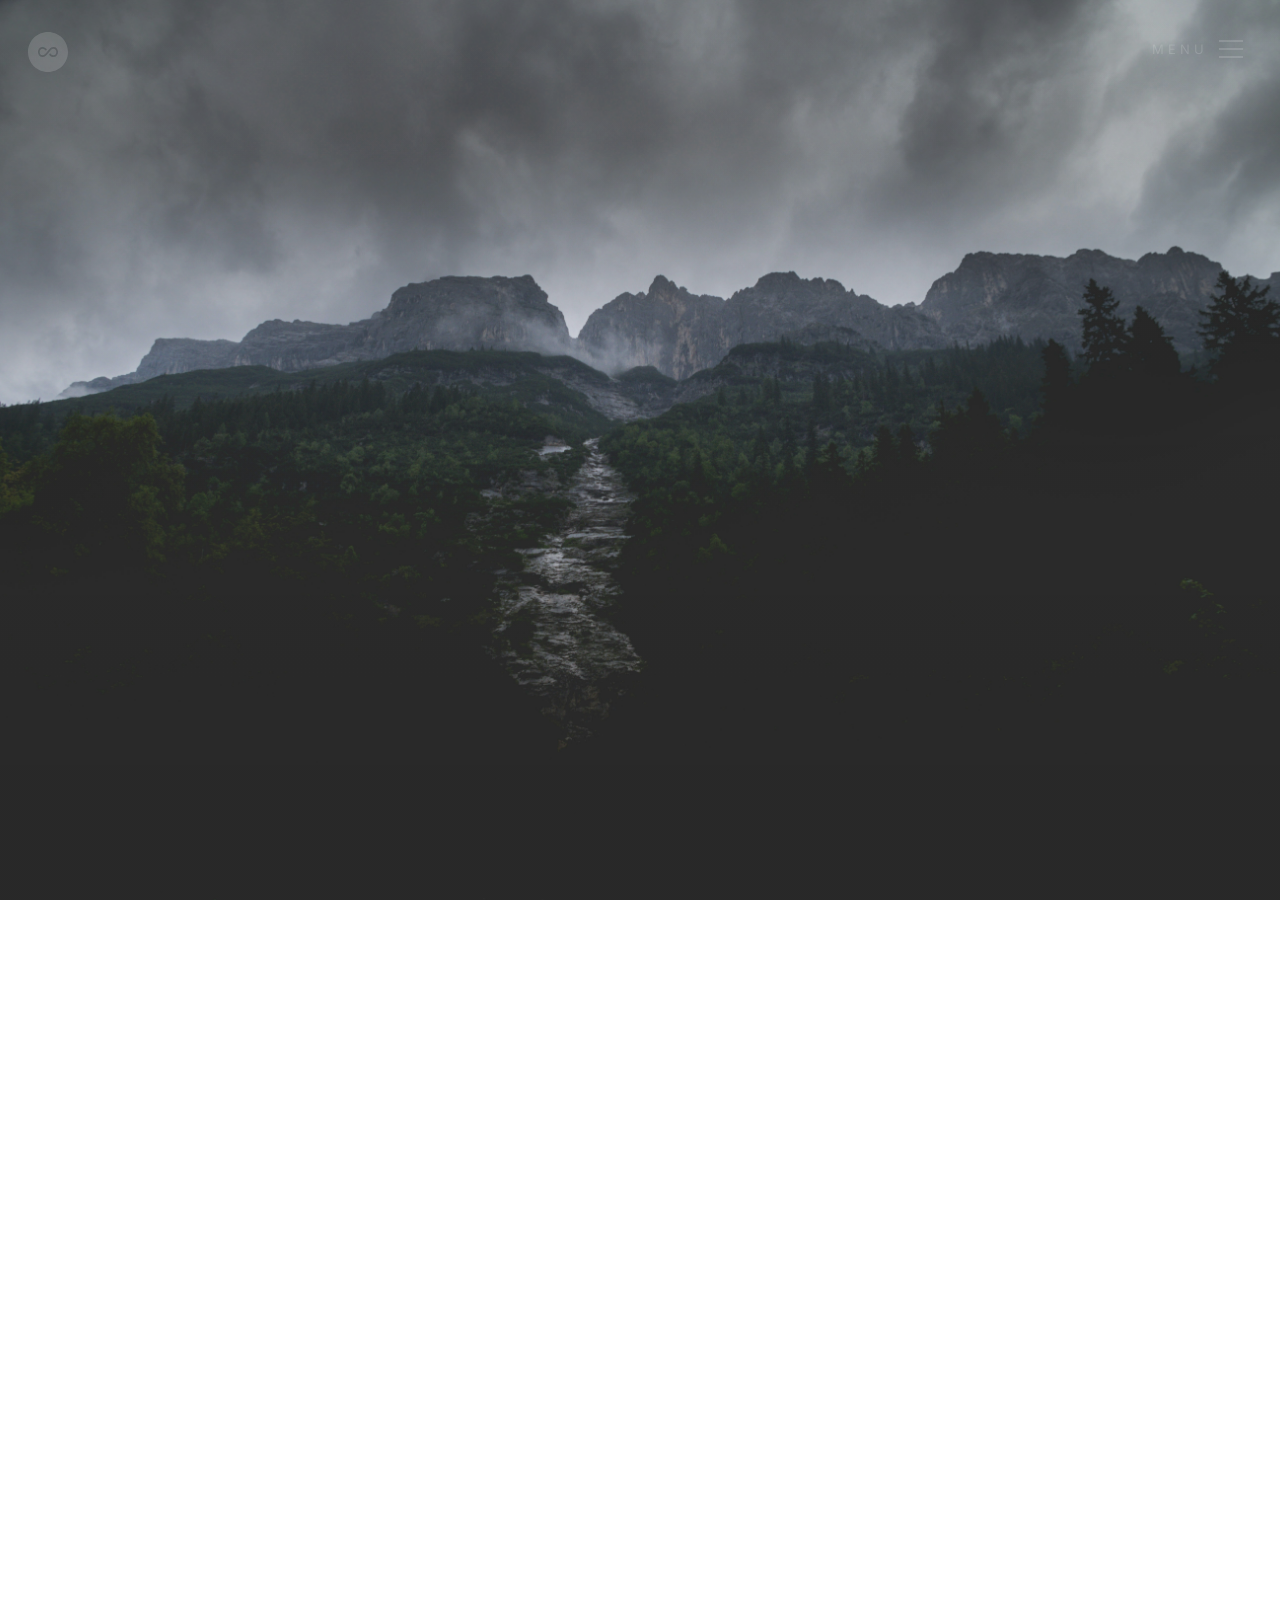
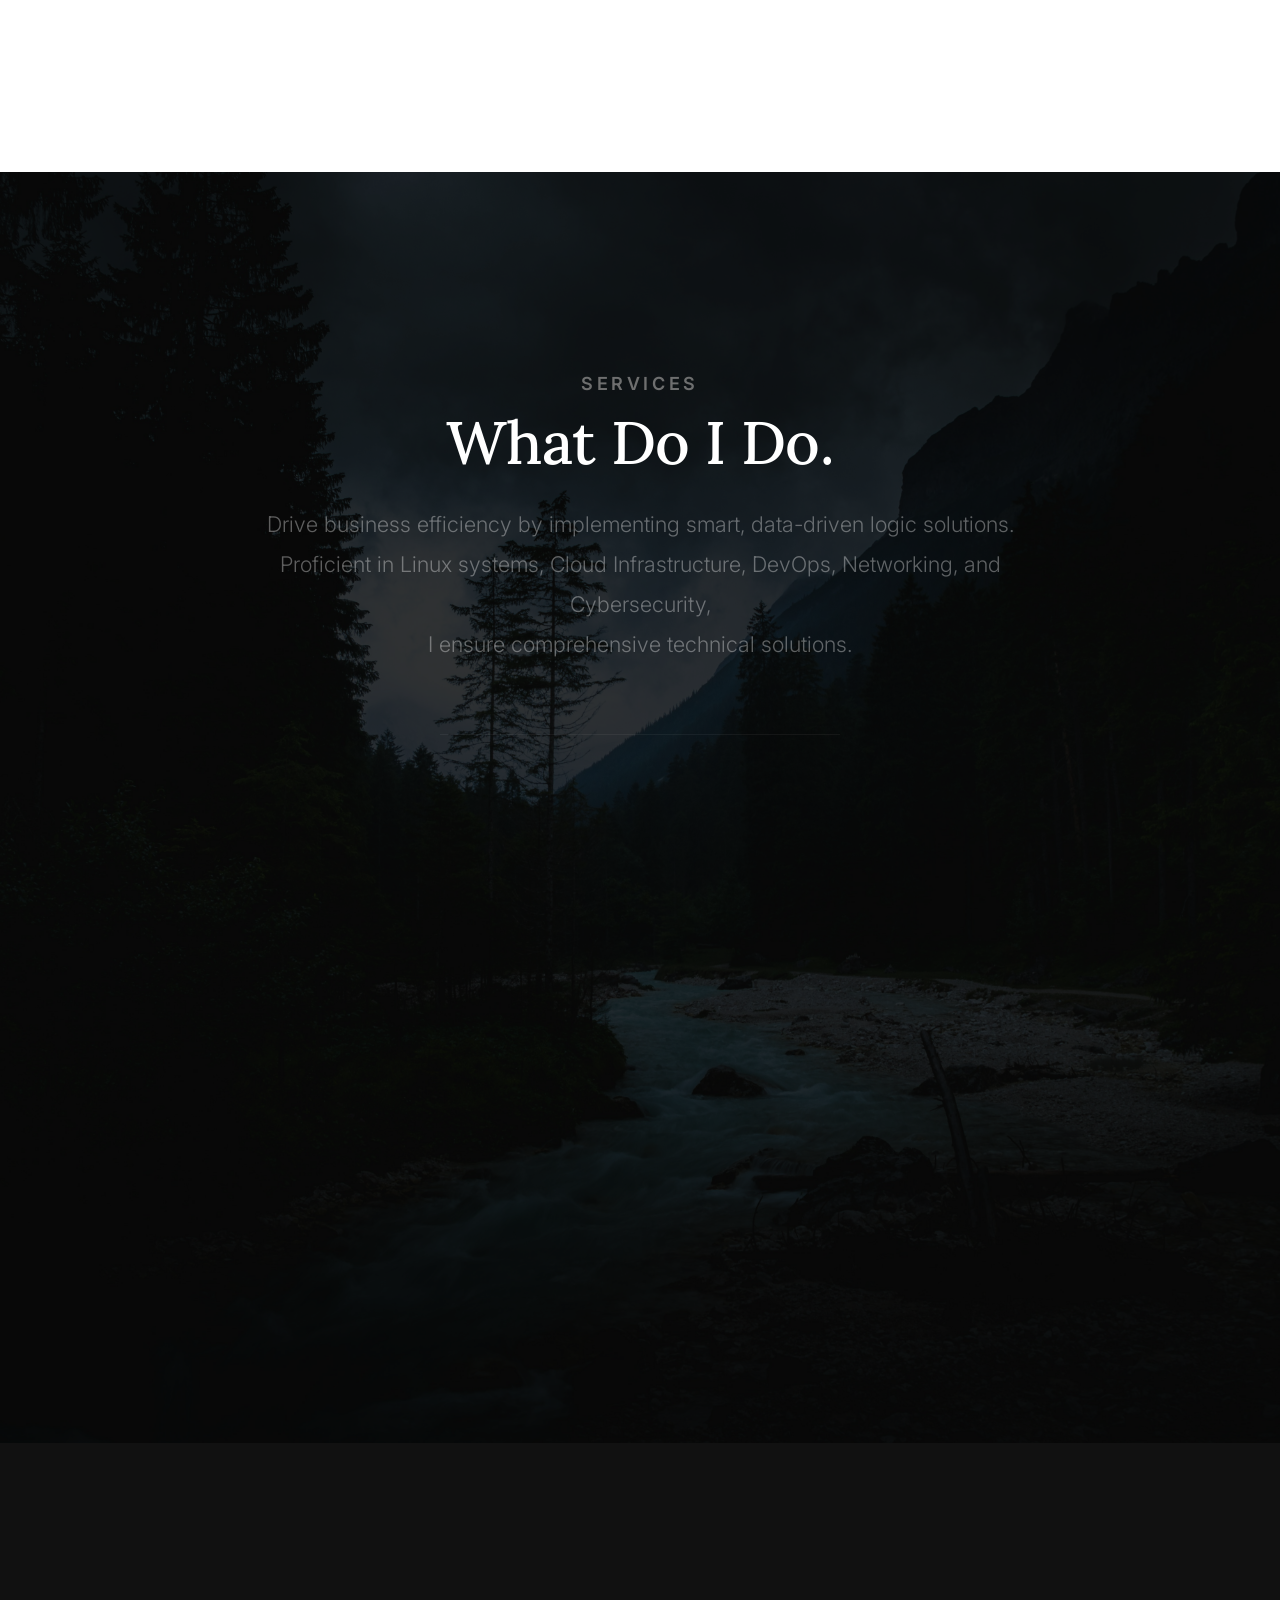
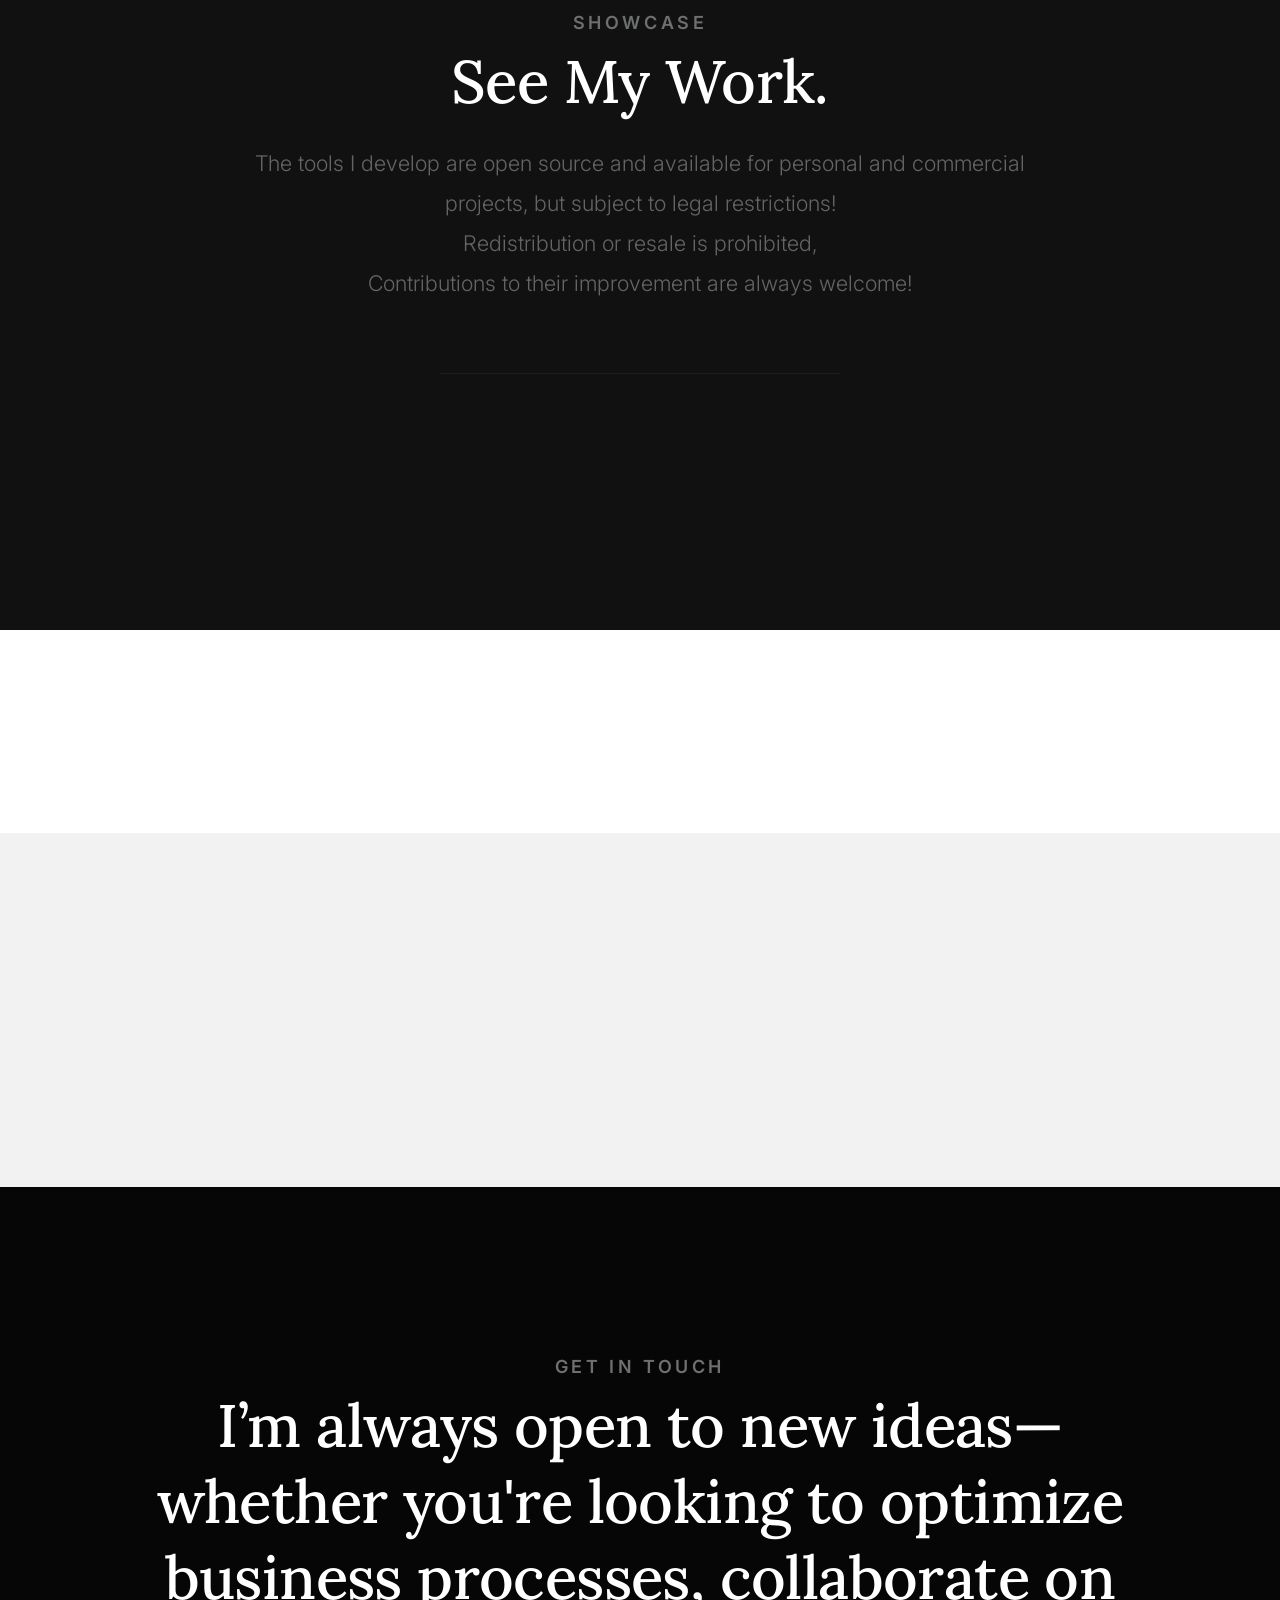
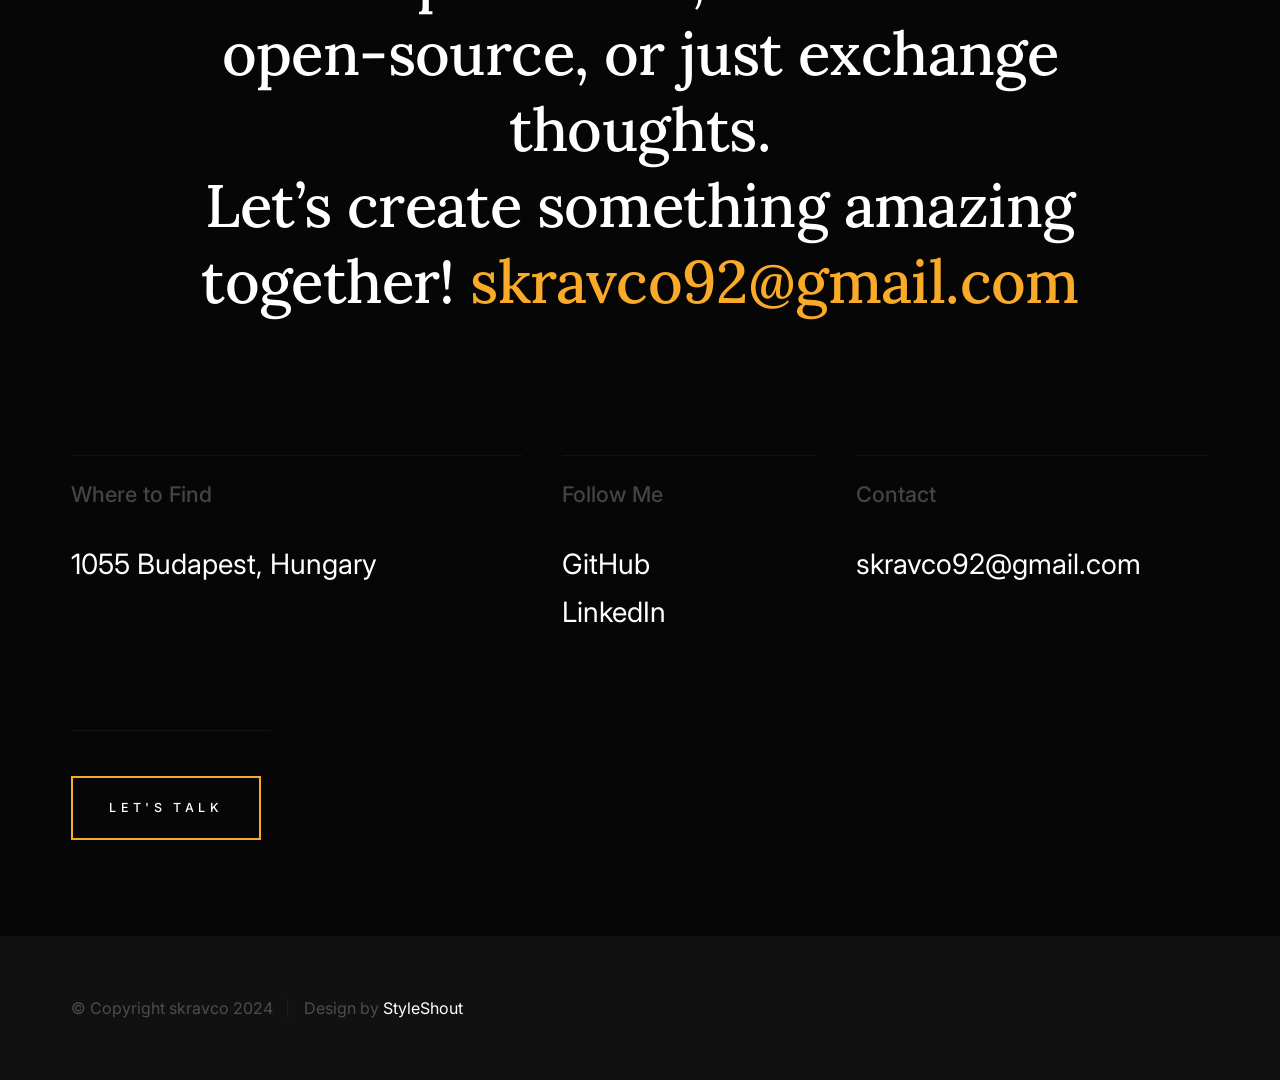
==== commit e1b85c86: "add social media && clear description" ====
--- a/index.html
+++ b/index.html
@@ -63,7 +63,7 @@
             <nav class="s-header__nav">
 
                 <a href="#0" class="s-header__nav-close-btn" title="close"><span>Close</span></a>
-                <h3>Infinity.</h3>
+                <h3>skravco.github.io</h3>
 
                 <ul class="s-header__nav-list">
                     <li><a href="#intro" class="smoothscroll">Intro</a></li>
@@ -82,6 +82,7 @@
                     -->
                 </p>
 
+                <!--
                 <ul class="s-header__social">
                     <li>
                         <a href="#0">
@@ -143,7 +144,7 @@
                         </a>
                     </li>
                 </ul>
-
+-->
             </nav>
 
         </header> <!-- end s-header -->
@@ -163,7 +164,7 @@
                 <div class="row s-intro__content">
 
                     <div class="column lg-12 s-intro__content-inner">
-                        <h3 class="s-intro__pretitle">kr4k3n21</h3>
+                        <h3 class="s-intro__pretitle">skravco</h3>
                         <h1 class="s-intro__title">
                             Craft open-source tools
                             <br>
@@ -266,10 +267,10 @@
                         <h2 class="text-pretitle" data-animate-el>About</h2>
                         <p class="s-about__desc" data-animate-el>
 
-                            <span>kr4k3n21</span>
-                            Proven Developer and Business Intelligence Consultant from Budapest, Hungary.
+                            <span>Serhii K.</span>
+                            Proven Developer and Business Intelligence Consultant based in Budapest, Hungary.
                             <br>
-                            Dedicated to building custom, open-source tools.
+                            Dedicated to building open-source tools.
                         </p>
                     </div> <!-- end column  -->
                 </div> <!-- end s-about__content  -->
@@ -290,9 +291,10 @@
                         <h1 class="text-display-title">What Do I Do.</h1>
 
                         <p class="lead">
-                            Drive business efficiency by implementing smart, data-driven logic solutions
+                            Drive business efficiency by implementing smart, data-driven logic solutions.
                             <br>
                             Proficient in Linux systems, Cloud Infrastructure, DevOps, Networking, and Cybersecurity,
+                            <br>
                             I ensure comprehensive technical solutions.
                         </p>
 
@@ -398,7 +400,7 @@
                         <div class="column lg-12">
 
                             <h3 class="text-pretitle">Showcase</h3>
-                            <h1 class="text-display-title">See My Tools.</h1>
+                            <h1 class="text-display-title">See My Work.</h1>
 
                             <p class="lead">
                                 The tools I develop are open source and available for personal and commercial projects,
@@ -442,8 +444,10 @@
                                     </svg>
                                 </a>
                                 <div class="folio-item__caption">
-                                    <p>Vero molestiae sed aut natus excepturi. Et tempora numquam. Temporibus iusto
-                                        quo.Unde dolorem corrupti neque nisi.</p>
+                                    <p>
+                                        The program generates a list of IP addresses within a given range
+                                        Results are printed to both the console and a file
+                                    </p>
                                 </div>
 
                             </div> <!-- end brick-->
@@ -460,11 +464,11 @@
 
                             <div class="swiper-container clients" data-animate-el>
                                 <div class="swiper-wrapper clients__content">
-                                    <a href="#0" title="" class="swiper-slide clients__slide"><img
+                                    <a href="https://github.com/skravco" title="" class="swiper-slide clients__slide"><img
                                             src="images/icons/clients/icons8-github.svg" /></a>
-                                    <a href="#0" title="" class="swiper-slide clients__slide"><img
+                                    <a href="https://medium.com/@skravco92" title="" class="swiper-slide clients__slide"><img
                                             src="images/icons/clients/icons8-medium.svg" /></a>
-                                    <a href="#0" title="" class="swiper-slide clients__slide"><img
+                                    <a href="https://www.linkedin.com/in/skravco" title="" class="swiper-slide clients__slide"><img
                                             src="images/icons/clients/icons8-linkedin.svg" /></a>
                                 </div>
 
@@ -491,7 +495,7 @@
                             <br>
                             Let’s create something
                             amazing together!
-                            <a href="mailto:#0">skravco92@gmail.com</a>.
+                            <a href="mailto:#0">skravco92@gmail.com</a>
                         </h1>
 
                     </div> <!-- end column -->
@@ -512,8 +516,8 @@
                         <h5 class="with-top-line">Follow Me</h5>
 
                         <ul class="s-contact__list">
-                            <li><a href="#0">GitHub</a></li>
-                            <li><a href="#0">LinkedIn</a></li>
+                            <li><a href="https://github.com/skravco">GitHub</a></li>
+                            <li><a href="https://www.linkedin.com/in/skravco/">LinkedIn</a></li>
                         </ul>
                     </div>
 
@@ -568,7 +572,7 @@
         <footer id="colophon" class="s-footer">
             <div class="row">
                 <div class="column lg-12 ss-copyright">
-                    <span>© Copyright Kr4k3n21 2024</span>
+                    <span>© Copyright skravco 2024</span>
                     <span>Design by <a href="https://www.styleshout.com/">StyleShout</a></span>
                 </div>
             </div>
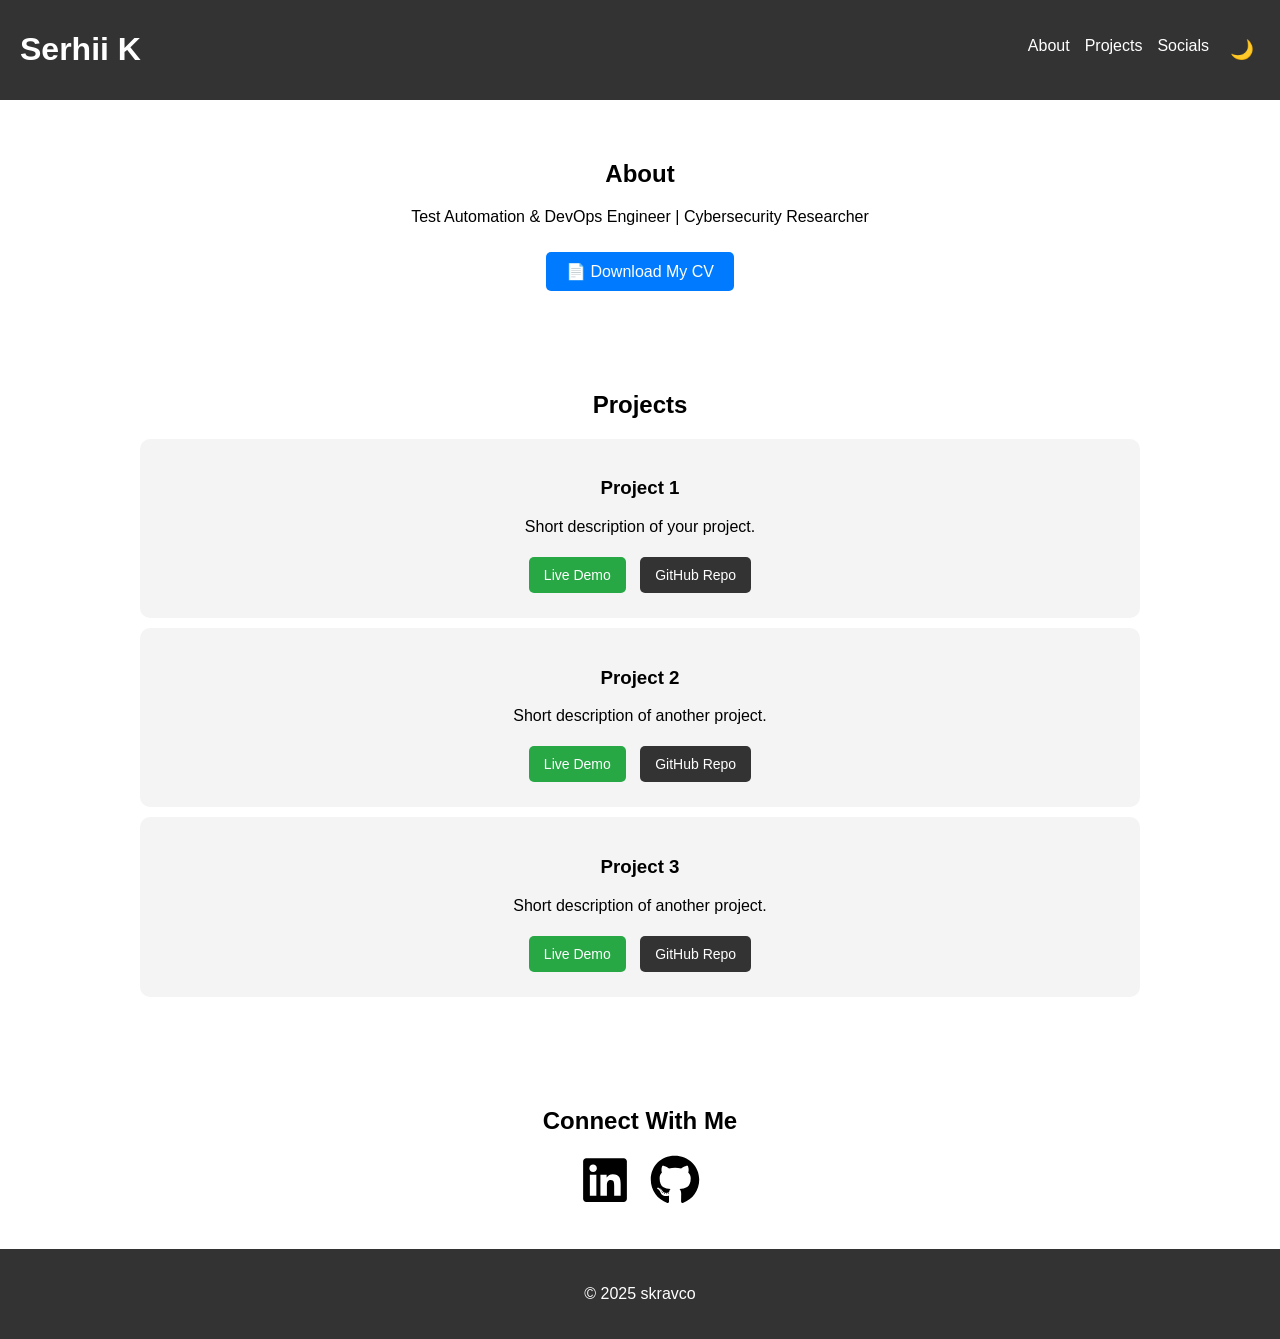
==== commit c5bcf87e: "init comm" ====
--- a/index.html
+++ b/index.html
@@ -1,643 +1,85 @@
-<!DOCTYPE html>
-<html lang="en" class="no-js">
-
-<head>
-
-    <!--- basic page needs
-    ================================================== -->
-    <meta charset="utf-8">
-    <meta name="viewport" content="width=device-width, initial-scale=1">
-    <title>Kr4k3n21</title>
-
-    <script>
-        document.documentElement.classList.remove('no-js');
-        document.documentElement.classList.add('js');
-    </script>
-
-    <!-- CSS
-    ================================================== -->
-    <link rel="stylesheet" href="css/vendor.css">
-    <link rel="stylesheet" href="css/styles.css">
-
-    <!-- favicons
-    ================================================== -->
-    <link rel="apple-touch-icon" sizes="180x180" href="apple-touch-icon.png">
-    <link rel="icon" type="image/png" sizes="32x32" href="favicon-32x32.png">
-    <link rel="icon" type="image/png" sizes="16x16" href="favicon-16x16.png">
-    <link rel="manifest" href="site.webmanifest">
-
-</head>
-
-
-<body id="top">
-
-
-    <!-- preloader
-    ================================================== -->
-    <div id="preloader">
-        <div id="loader">
-        </div>
-    </div>
-
-
-    <!-- page wrap
-    ================================================== -->
-    <div id="page" class="s-pagewrap">
-
-
-        <!-- # site header 
-        ================================================== -->
-        <header class="s-header">
-
-            <div class="s-header__logo">
-                <a class="logo" href="index.html">
-                    <img src="images/logo.svg" alt="Homepage">
-                </a>
-            </div>
-
-            <a class="s-header__menu-toggle" href="#0" class="">
-                <span class="s-header__menu-text">Menu</span>
-                <span class="s-header__menu-icon"></span>
-            </a>
-
-            <nav class="s-header__nav">
-
-                <a href="#0" class="s-header__nav-close-btn" title="close"><span>Close</span></a>
-                <h3>skravco.github.io</h3>
-
-                <ul class="s-header__nav-list">
-                    <li><a href="#intro" class="smoothscroll">Intro</a></li>
-                    <li><a href="#about" class="smoothscroll">About</a></li>
-                    <li><a href="#services" class="smoothscroll">Services</a></li>
-                    <li><a href="#portfolio" class="smoothscroll">Works</a></li>
-                    <li><a href="#contact" class="smoothscroll">Contact</a></li>
-                </ul>
-
-                <p>
-                    <!--
-                    Need a great reliable web hosting?
-                    We highly recommend <a href="https://www.dreamhost.com/r.cgi?287326">DreamHost</a>.
-                    Powerful web and Wordpress hosting. Guaranteed. Starting at <span
-                        class="text-highlight">$2.95</span> per month.
-                    -->
-                </p>
-
-                <!--
-                <ul class="s-header__social">
-                    <li>
-                        <a href="#0">
-                            <svg xmlns="http://www.w3.org/2000/svg" width="24" height="24" viewBox="0 0 24 24"
-                                style="fill:rgba(0, 0, 0, 1);transform:;-ms-filter:">
-                                <path
-                                    d="M20,3H4C3.447,3,3,3.448,3,4v16c0,0.552,0.447,1,1,1h8.615v-6.96h-2.338v-2.725h2.338v-2c0-2.325,1.42-3.592,3.5-3.592 c0.699-0.002,1.399,0.034,2.095,0.107v2.42h-1.435c-1.128,0-1.348,0.538-1.348,1.325v1.735h2.697l-0.35,2.725h-2.348V21H20 c0.553,0,1-0.448,1-1V4C21,3.448,20.553,3,20,3z">
-                                </path>
-                            </svg>
-                            <span class="u-screen-reader-text">Facebook</span>
-                        </a>
-                    </li>
-                    <li>
-                        <a href="#0">
-                            <svg xmlns="http://www.w3.org/2000/svg" width="24" height="24" viewBox="0 0 24 24"
-                                style="fill:rgba(0, 0, 0, 1);transform:;-ms-filter:">
-                                <path
-                                    d="M19.633,7.997c0.013,0.175,0.013,0.349,0.013,0.523c0,5.325-4.053,11.461-11.46,11.461c-2.282,0-4.402-0.661-6.186-1.809 c0.324,0.037,0.636,0.05,0.973,0.05c1.883,0,3.616-0.636,5.001-1.721c-1.771-0.037-3.255-1.197-3.767-2.793 c0.249,0.037,0.499,0.062,0.761,0.062c0.361,0,0.724-0.05,1.061-0.137c-1.847-0.374-3.23-1.995-3.23-3.953v-0.05 c0.537,0.299,1.16,0.486,1.82,0.511C3.534,9.419,2.823,8.184,2.823,6.787c0-0.748,0.199-1.434,0.548-2.032 c1.983,2.443,4.964,4.04,8.306,4.215c-0.062-0.3-0.1-0.611-0.1-0.923c0-2.22,1.796-4.028,4.028-4.028 c1.16,0,2.207,0.486,2.943,1.272c0.91-0.175,1.782-0.512,2.556-0.973c-0.299,0.935-0.936,1.721-1.771,2.22 c0.811-0.088,1.597-0.312,2.319-0.624C21.104,6.712,20.419,7.423,19.633,7.997z">
-                                </path>
-                            </svg>
-                            <span class="u-screen-reader-text">Twitter</span>
-                        </a>
-                    </li>
-                    <li>
-                        <a href="#0">
-                            <svg xmlns="http://www.w3.org/2000/svg" width="24" height="24" viewBox="0 0 24 24"
-                                style="fill:rgba(0, 0, 0, 1);transform:;-ms-filter:">
-                                <path
-                                    d="M11.999,7.377c-2.554,0-4.623,2.07-4.623,4.623c0,2.554,2.069,4.624,4.623,4.624c2.552,0,4.623-2.07,4.623-4.624 C16.622,9.447,14.551,7.377,11.999,7.377L11.999,7.377z M11.999,15.004c-1.659,0-3.004-1.345-3.004-3.003 c0-1.659,1.345-3.003,3.004-3.003s3.002,1.344,3.002,3.003C15.001,13.659,13.658,15.004,11.999,15.004L11.999,15.004z">
-                                </path>
-                                <circle cx="16.806" cy="7.207" r="1.078"></circle>
-                                <path
-                                    d="M20.533,6.111c-0.469-1.209-1.424-2.165-2.633-2.632c-0.699-0.263-1.438-0.404-2.186-0.42 c-0.963-0.042-1.268-0.054-3.71-0.054s-2.755,0-3.71,0.054C7.548,3.074,6.809,3.215,6.11,3.479C4.9,3.946,3.945,4.902,3.477,6.111 c-0.263,0.7-0.404,1.438-0.419,2.186c-0.043,0.962-0.056,1.267-0.056,3.71c0,2.442,0,2.753,0.056,3.71 c0.015,0.748,0.156,1.486,0.419,2.187c0.469,1.208,1.424,2.164,2.634,2.632c0.696,0.272,1.435,0.426,2.185,0.45 c0.963,0.042,1.268,0.055,3.71,0.055s2.755,0,3.71-0.055c0.747-0.015,1.486-0.157,2.186-0.419c1.209-0.469,2.164-1.424,2.633-2.633 c0.263-0.7,0.404-1.438,0.419-2.186c0.043-0.962,0.056-1.267,0.056-3.71s0-2.753-0.056-3.71C20.941,7.57,20.801,6.819,20.533,6.111z M19.315,15.643c-0.007,0.576-0.111,1.147-0.311,1.688c-0.305,0.787-0.926,1.409-1.712,1.711c-0.535,0.199-1.099,0.303-1.67,0.311 c-0.95,0.044-1.218,0.055-3.654,0.055c-2.438,0-2.687,0-3.655-0.055c-0.569-0.007-1.135-0.112-1.669-0.311 c-0.789-0.301-1.414-0.923-1.719-1.711c-0.196-0.534-0.302-1.099-0.311-1.669c-0.043-0.95-0.053-1.218-0.053-3.654 c0-2.437,0-2.686,0.053-3.655c0.007-0.576,0.111-1.146,0.311-1.687c0.305-0.789,0.93-1.41,1.719-1.712 c0.534-0.198,1.1-0.303,1.669-0.311c0.951-0.043,1.218-0.055,3.655-0.055c2.437,0,2.687,0,3.654,0.055 c0.571,0.007,1.135,0.112,1.67,0.311c0.786,0.303,1.407,0.925,1.712,1.712c0.196,0.534,0.302,1.099,0.311,1.669 c0.043,0.951,0.054,1.218,0.054,3.655c0,2.436,0,2.698-0.043,3.654H19.315z">
-                                </path>
-                            </svg>
-                            <span class="u-screen-reader-text">Instagram</span>
-                        </a>
-                    </li>
-                    <li>
-                        <a href="#0">
-                            <svg xmlns="http://www.w3.org/2000/svg" width="24" height="24" viewBox="0 0 24 24"
-                                style="fill: rgba(0, 0, 0, 1);transform: ;msFilter:;">
-                                <path
-                                    d="M20.66 6.98a9.932 9.932 0 0 0-3.641-3.64C15.486 2.447 13.813 2 12 2s-3.486.447-5.02 1.34c-1.533.893-2.747 2.107-3.64 3.64S2 10.187 2 12s.446 3.487 1.34 5.02a9.924 9.924 0 0 0 3.641 3.64C8.514 21.553 10.187 22 12 22s3.486-.447 5.02-1.34a9.932 9.932 0 0 0 3.641-3.64C21.554 15.487 22 13.813 22 12s-.446-3.487-1.34-5.02zM12 3.66c2 0 3.772.64 5.32 1.919-.92 1.174-2.286 2.14-4.1 2.9-1.002-1.813-2.088-3.327-3.261-4.54A7.715 7.715 0 0 1 12 3.66zM5.51 6.8a8.116 8.116 0 0 1 2.711-2.22c1.212 1.201 2.325 2.7 3.34 4.5-2 .6-4.114.9-6.341.9-.573 0-1.006-.013-1.3-.04A8.549 8.549 0 0 1 5.51 6.8zM3.66 12c0-.054.003-.12.01-.2.007-.08.01-.146.01-.2.254.014.641.02 1.161.02 2.666 0 5.146-.367 7.439-1.1.187.373.381.793.58 1.26-1.32.293-2.674 1.006-4.061 2.14S6.4 16.247 5.76 17.5c-1.4-1.587-2.1-3.42-2.1-5.5zM12 20.34c-1.894 0-3.594-.587-5.101-1.759.601-1.187 1.524-2.322 2.771-3.401 1.246-1.08 2.483-1.753 3.71-2.02a29.441 29.441 0 0 1 1.56 6.62 8.166 8.166 0 0 1-2.94.56zm7.08-3.96a8.351 8.351 0 0 1-2.58 2.621c-.24-2.08-.7-4.107-1.379-6.081.932-.066 1.765-.1 2.5-.1.799 0 1.686.034 2.659.1a8.098 8.098 0 0 1-1.2 3.46zm-1.24-5c-1.16 0-2.233.047-3.22.14a27.053 27.053 0 0 0-.68-1.62c2.066-.906 3.532-2.006 4.399-3.3 1.2 1.414 1.854 3.027 1.96 4.84-.812-.04-1.632-.06-2.459-.06z">
-                                </path>
-                            </svg>
-                            <span class="u-screen-reader-text">Dribbble</span>
-                        </a>
-                    </li>
-                    <li>
-                        <a href="#0">
-                            <svg xmlns="http://www.w3.org/2000/svg" width="24" height="24" viewBox="0 0 24 24"
-                                style="fill: rgba(0, 0, 0, 1);transform: ;msFilter:;">
-                                <path
-                                    d="M7.803 5.731c.589 0 1.119.051 1.605.155.483.103.895.273 1.243.508.343.235.611.547.804.939.187.387.28.871.28 1.443 0 .62-.14 1.138-.421 1.551-.283.414-.7.753-1.256 1.015.757.219 1.318.602 1.69 1.146.374.549.557 1.206.557 1.976 0 .625-.119 1.162-.358 1.613a3.11 3.11 0 0 1-.974 1.114 4.315 4.315 0 0 1-1.399.64 6.287 6.287 0 0 1-1.609.206H2V5.731h5.803zm-.351 4.972c.48 0 .878-.114 1.192-.345.312-.228.463-.604.463-1.119 0-.286-.051-.522-.151-.707a1.114 1.114 0 0 0-.417-.428 1.683 1.683 0 0 0-.597-.215 3.609 3.609 0 0 0-.697-.061H4.71v2.875h2.742zm.151 5.239c.267 0 .521-.023.76-.077.241-.052.455-.136.637-.261.182-.12.332-.283.44-.491.109-.206.162-.475.162-.798 0-.634-.179-1.085-.533-1.358-.355-.27-.831-.404-1.414-.404H4.71v3.39h2.893zm8.565-.041c.367.358.896.538 1.584.538.493 0 .919-.125 1.278-.373.354-.249.57-.515.653-.79h2.155c-.346 1.072-.871 1.838-1.589 2.299-.709.463-1.572.693-2.58.693-.702 0-1.334-.113-1.9-.337a4.033 4.033 0 0 1-1.439-.958 4.37 4.37 0 0 1-.905-1.485 5.433 5.433 0 0 1-.32-1.899c0-.666.111-1.289.329-1.864a4.376 4.376 0 0 1 .934-1.493c.405-.42.885-.751 1.444-.994a4.634 4.634 0 0 1 1.858-.362c.754 0 1.413.146 1.979.44a3.967 3.967 0 0 1 1.39 1.182c.363.493.622 1.058.783 1.691.161.632.217 1.292.171 1.983h-6.431c.001.704.238 1.371.606 1.729zm2.812-4.681c-.291-.322-.783-.496-1.385-.496-.391 0-.714.065-.974.199a1.97 1.97 0 0 0-.62.491 1.772 1.772 0 0 0-.328.628 2.82 2.82 0 0 0-.111.587h3.982c-.058-.624-.272-1.085-.564-1.409zm-3.918-4.663h4.989v1.215h-4.989z">
-                                </path>
-                            </svg>
-                            <span class="u-screen-reader-text">Behance</span>
-                        </a>
-                    </li>
-                </ul>
--->
-            </nav>
-
-        </header> <!-- end s-header -->
-
-
-        <!-- # site-content
-        ================================================== -->
-        <section id="content" class="s-content">
-
-
-            <!-- intro
-            ----------------------------------------------- -->
-            <section id="intro" class="s-intro target-section">
-
-                <div class="s-intro__bg rellax" data-rellax-speed="-5"></div>
-
-                <div class="row s-intro__content">
-
-                    <div class="column lg-12 s-intro__content-inner">
-                        <h3 class="s-intro__pretitle">skravco</h3>
-                        <h1 class="s-intro__title">
-                            Craft open-source tools
-                            <br>
-                            driven by collaboration and shared wisdom.
-                        </h1>
-
-                        <div class="s-intro__more">
-                            <a class="smoothscroll btn btn--stroke s-intro__more-btn" href="#about">
-                                Learn More
-                            </a>
-                        </div>
-                    </div> <!-- s-intro__content-inner -->
-
-                </div> <!-- s-intro__content -->
-                <!--
-                <ul class="s-intro__social">
-                    <li>
-                        <a href="#0">
-                            <svg xmlns="http://www.w3.org/2000/svg" width="24" height="24" viewBox="0 0 24 24"
-                                style="fill:rgba(0, 0, 0, 1);transform:;-ms-filter:">
-                                <path
-                                    d="M20,3H4C3.447,3,3,3.448,3,4v16c0,0.552,0.447,1,1,1h8.615v-6.96h-2.338v-2.725h2.338v-2c0-2.325,1.42-3.592,3.5-3.592 c0.699-0.002,1.399,0.034,2.095,0.107v2.42h-1.435c-1.128,0-1.348,0.538-1.348,1.325v1.735h2.697l-0.35,2.725h-2.348V21H20 c0.553,0,1-0.448,1-1V4C21,3.448,20.553,3,20,3z">
-                                </path>
-                            </svg>
-                            <span class="u-screen-reader-text">Facebook</span>
-                        </a>
-                    </li>
-                    <li>
-                        <a href="#0">
-                            <svg xmlns="http://www.w3.org/2000/svg" width="24" height="24" viewBox="0 0 24 24"
-                                style="fill:rgba(0, 0, 0, 1);transform:;-ms-filter:">
-                                <path
-                                    d="M19.633,7.997c0.013,0.175,0.013,0.349,0.013,0.523c0,5.325-4.053,11.461-11.46,11.461c-2.282,0-4.402-0.661-6.186-1.809 c0.324,0.037,0.636,0.05,0.973,0.05c1.883,0,3.616-0.636,5.001-1.721c-1.771-0.037-3.255-1.197-3.767-2.793 c0.249,0.037,0.499,0.062,0.761,0.062c0.361,0,0.724-0.05,1.061-0.137c-1.847-0.374-3.23-1.995-3.23-3.953v-0.05 c0.537,0.299,1.16,0.486,1.82,0.511C3.534,9.419,2.823,8.184,2.823,6.787c0-0.748,0.199-1.434,0.548-2.032 c1.983,2.443,4.964,4.04,8.306,4.215c-0.062-0.3-0.1-0.611-0.1-0.923c0-2.22,1.796-4.028,4.028-4.028 c1.16,0,2.207,0.486,2.943,1.272c0.91-0.175,1.782-0.512,2.556-0.973c-0.299,0.935-0.936,1.721-1.771,2.22 c0.811-0.088,1.597-0.312,2.319-0.624C21.104,6.712,20.419,7.423,19.633,7.997z">
-                                </path>
-                            </svg>
-                            <span class="u-screen-reader-text">Twitter</span>
-                        </a>
-                    </li>
-                    <li>
-                        <a href="#0">
-                            <svg xmlns="http://www.w3.org/2000/svg" width="24" height="24" viewBox="0 0 24 24"
-                                style="fill:rgba(0, 0, 0, 1);transform:;-ms-filter:">
-                                <path
-                                    d="M11.999,7.377c-2.554,0-4.623,2.07-4.623,4.623c0,2.554,2.069,4.624,4.623,4.624c2.552,0,4.623-2.07,4.623-4.624 C16.622,9.447,14.551,7.377,11.999,7.377L11.999,7.377z M11.999,15.004c-1.659,0-3.004-1.345-3.004-3.003 c0-1.659,1.345-3.003,3.004-3.003s3.002,1.344,3.002,3.003C15.001,13.659,13.658,15.004,11.999,15.004L11.999,15.004z">
-                                </path>
-                                <circle cx="16.806" cy="7.207" r="1.078"></circle>
-                                <path
-                                    d="M20.533,6.111c-0.469-1.209-1.424-2.165-2.633-2.632c-0.699-0.263-1.438-0.404-2.186-0.42 c-0.963-0.042-1.268-0.054-3.71-0.054s-2.755,0-3.71,0.054C7.548,3.074,6.809,3.215,6.11,3.479C4.9,3.946,3.945,4.902,3.477,6.111 c-0.263,0.7-0.404,1.438-0.419,2.186c-0.043,0.962-0.056,1.267-0.056,3.71c0,2.442,0,2.753,0.056,3.71 c0.015,0.748,0.156,1.486,0.419,2.187c0.469,1.208,1.424,2.164,2.634,2.632c0.696,0.272,1.435,0.426,2.185,0.45 c0.963,0.042,1.268,0.055,3.71,0.055s2.755,0,3.71-0.055c0.747-0.015,1.486-0.157,2.186-0.419c1.209-0.469,2.164-1.424,2.633-2.633 c0.263-0.7,0.404-1.438,0.419-2.186c0.043-0.962,0.056-1.267,0.056-3.71s0-2.753-0.056-3.71C20.941,7.57,20.801,6.819,20.533,6.111z M19.315,15.643c-0.007,0.576-0.111,1.147-0.311,1.688c-0.305,0.787-0.926,1.409-1.712,1.711c-0.535,0.199-1.099,0.303-1.67,0.311 c-0.95,0.044-1.218,0.055-3.654,0.055c-2.438,0-2.687,0-3.655-0.055c-0.569-0.007-1.135-0.112-1.669-0.311 c-0.789-0.301-1.414-0.923-1.719-1.711c-0.196-0.534-0.302-1.099-0.311-1.669c-0.043-0.95-0.053-1.218-0.053-3.654 c0-2.437,0-2.686,0.053-3.655c0.007-0.576,0.111-1.146,0.311-1.687c0.305-0.789,0.93-1.41,1.719-1.712 c0.534-0.198,1.1-0.303,1.669-0.311c0.951-0.043,1.218-0.055,3.655-0.055c2.437,0,2.687,0,3.654,0.055 c0.571,0.007,1.135,0.112,1.67,0.311c0.786,0.303,1.407,0.925,1.712,1.712c0.196,0.534,0.302,1.099,0.311,1.669 c0.043,0.951,0.054,1.218,0.054,3.655c0,2.436,0,2.698-0.043,3.654H19.315z">
-                                </path>
-                            </svg>
-                            <span class="u-screen-reader-text">Instagram</span>
-                        </a>
-                    </li>
-                    <li>
-                        <a href="#0">
-                            <svg xmlns="http://www.w3.org/2000/svg" width="24" height="24" viewBox="0 0 24 24"
-                                style="fill: rgba(0, 0, 0, 1);transform: ;msFilter:;">
-                                <path
-                                    d="M20.66 6.98a9.932 9.932 0 0 0-3.641-3.64C15.486 2.447 13.813 2 12 2s-3.486.447-5.02 1.34c-1.533.893-2.747 2.107-3.64 3.64S2 10.187 2 12s.446 3.487 1.34 5.02a9.924 9.924 0 0 0 3.641 3.64C8.514 21.553 10.187 22 12 22s3.486-.447 5.02-1.34a9.932 9.932 0 0 0 3.641-3.64C21.554 15.487 22 13.813 22 12s-.446-3.487-1.34-5.02zM12 3.66c2 0 3.772.64 5.32 1.919-.92 1.174-2.286 2.14-4.1 2.9-1.002-1.813-2.088-3.327-3.261-4.54A7.715 7.715 0 0 1 12 3.66zM5.51 6.8a8.116 8.116 0 0 1 2.711-2.22c1.212 1.201 2.325 2.7 3.34 4.5-2 .6-4.114.9-6.341.9-.573 0-1.006-.013-1.3-.04A8.549 8.549 0 0 1 5.51 6.8zM3.66 12c0-.054.003-.12.01-.2.007-.08.01-.146.01-.2.254.014.641.02 1.161.02 2.666 0 5.146-.367 7.439-1.1.187.373.381.793.58 1.26-1.32.293-2.674 1.006-4.061 2.14S6.4 16.247 5.76 17.5c-1.4-1.587-2.1-3.42-2.1-5.5zM12 20.34c-1.894 0-3.594-.587-5.101-1.759.601-1.187 1.524-2.322 2.771-3.401 1.246-1.08 2.483-1.753 3.71-2.02a29.441 29.441 0 0 1 1.56 6.62 8.166 8.166 0 0 1-2.94.56zm7.08-3.96a8.351 8.351 0 0 1-2.58 2.621c-.24-2.08-.7-4.107-1.379-6.081.932-.066 1.765-.1 2.5-.1.799 0 1.686.034 2.659.1a8.098 8.098 0 0 1-1.2 3.46zm-1.24-5c-1.16 0-2.233.047-3.22.14a27.053 27.053 0 0 0-.68-1.62c2.066-.906 3.532-2.006 4.399-3.3 1.2 1.414 1.854 3.027 1.96 4.84-.812-.04-1.632-.06-2.459-.06z">
-                                </path>
-                            </svg>
-                            <span class="u-screen-reader-text">Dribbble</span>
-                        </a>
-                    </li>
-                    <li>
-                        <a href="#0">
-                            <svg xmlns="http://www.w3.org/2000/svg" width="24" height="24" viewBox="0 0 24 24"
-                                style="fill: rgba(0, 0, 0, 1);transform: ;msFilter:;">
-                                <path
-                                    d="M7.803 5.731c.589 0 1.119.051 1.605.155.483.103.895.273 1.243.508.343.235.611.547.804.939.187.387.28.871.28 1.443 0 .62-.14 1.138-.421 1.551-.283.414-.7.753-1.256 1.015.757.219 1.318.602 1.69 1.146.374.549.557 1.206.557 1.976 0 .625-.119 1.162-.358 1.613a3.11 3.11 0 0 1-.974 1.114 4.315 4.315 0 0 1-1.399.64 6.287 6.287 0 0 1-1.609.206H2V5.731h5.803zm-.351 4.972c.48 0 .878-.114 1.192-.345.312-.228.463-.604.463-1.119 0-.286-.051-.522-.151-.707a1.114 1.114 0 0 0-.417-.428 1.683 1.683 0 0 0-.597-.215 3.609 3.609 0 0 0-.697-.061H4.71v2.875h2.742zm.151 5.239c.267 0 .521-.023.76-.077.241-.052.455-.136.637-.261.182-.12.332-.283.44-.491.109-.206.162-.475.162-.798 0-.634-.179-1.085-.533-1.358-.355-.27-.831-.404-1.414-.404H4.71v3.39h2.893zm8.565-.041c.367.358.896.538 1.584.538.493 0 .919-.125 1.278-.373.354-.249.57-.515.653-.79h2.155c-.346 1.072-.871 1.838-1.589 2.299-.709.463-1.572.693-2.58.693-.702 0-1.334-.113-1.9-.337a4.033 4.033 0 0 1-1.439-.958 4.37 4.37 0 0 1-.905-1.485 5.433 5.433 0 0 1-.32-1.899c0-.666.111-1.289.329-1.864a4.376 4.376 0 0 1 .934-1.493c.405-.42.885-.751 1.444-.994a4.634 4.634 0 0 1 1.858-.362c.754 0 1.413.146 1.979.44a3.967 3.967 0 0 1 1.39 1.182c.363.493.622 1.058.783 1.691.161.632.217 1.292.171 1.983h-6.431c.001.704.238 1.371.606 1.729zm2.812-4.681c-.291-.322-.783-.496-1.385-.496-.391 0-.714.065-.974.199a1.97 1.97 0 0 0-.62.491 1.772 1.772 0 0 0-.328.628 2.82 2.82 0 0 0-.111.587h3.982c-.058-.624-.272-1.085-.564-1.409zm-3.918-4.663h4.989v1.215h-4.989z">
-                                </path>
-                            </svg>
-                            <span class="u-screen-reader-text">Behance</span>
-                        </a>
-                    </li>
-                </ul> -->
-                <!-- s-intro__social -->
-
-                <div class="s-intro__scroll">
-                    <a href="#about" class="smoothscroll">
-                        <span>Scroll Down</span>
-                        <svg xmlns="http://www.w3.org/2000/svg" width="24" height="24" viewBox="0 0 24 24"
-                            style="fill: rgba(0, 0, 0, 1);transform: rotate(180deg);msFilter:progid:DXImageTransform.Microsoft.BasicImage(rotation=2);">
-                            <path
-                                d="M21 11H6.414l5.293-5.293-1.414-1.414L2.586 12l7.707 7.707 1.414-1.414L6.414 13H21z">
-                            </path>
-                        </svg>
-                    </a>
-                </div> <!-- s-intro__scroll -->
-
-            </section> <!-- end s-intro -->
-
-
-            <!-- about
-            ----------------------------------------------- -->
-            <section id="about" class="s-about target-section">
-
-                <div class="row s-about__content" data-animate-block>
-                    <div class="column lg-12">
-                        <h2 class="text-pretitle" data-animate-el>About</h2>
-                        <p class="s-about__desc" data-animate-el>
-
-                            <span>Serhii K.</span>
-                            Proven Developer and Business Intelligence Consultant based in Budapest, Hungary.
-                            <br>
-                            Dedicated to building open-source tools.
-                        </p>
-                    </div> <!-- end column  -->
-                </div> <!-- end s-about__content  -->
-
-            </section> <!-- end about -->
-
-
-            <!-- services
-            ----------------------------------------------- -->
-            <section id="services" class="s-services">
-
-                <div class="s-services__bg"></div>
-
-                <div class="row narrow section-header section-header--dark has-bottom-sep">
-                    <div class="column lg-12">
-
-                        <h3 class="text-pretitle">Services</h3>
-                        <h1 class="text-display-title">What Do I Do.</h1>
-
-                        <p class="lead">
-                            Drive business efficiency by implementing smart, data-driven logic solutions.
-                            <br>
-                            Proficient in Linux systems, Cloud Infrastructure, DevOps, Networking, and Cybersecurity,
-                            <br>
-                            I ensure comprehensive technical solutions.
-                        </p>
-
-                    </div> <!-- end column -->
-                </div> <!-- end section header -->
-
-                <div class="s-services__content">
-
-                    <div class="row services-list block-lg-one-half block-tab-whole" data-animate-block>
-
-                        <div class="column service-item" data-animate-el>
-
-                            <span class="service-icon-block">
-                                <svg xmlns="http://www.w3.org/2000/svg" width="24" height="24" viewBox="0 0 24 24">
-                                    <path
-                                        d="M22 4c-1.5 0-2.662 1.685-1.598 3.194.535.759.406 1.216.045 1.749-.765 1.127-1.872 2.057-3.447 2.057-2.521 0-3.854-2.083-4.131-3.848-.096-.614-.15-1.074.436-1.644.402-.39.695-.904.695-1.508 0-1.104-.896-2-2-2s-2 .896-2 2c0 .604.293 1.118.695 1.508.586.57.531 1.03.436 1.644-.277 1.765-1.61 3.848-4.131 3.848-1.575 0-2.682-.93-3.447-2.058-.362-.532-.491-.989.045-1.748 1.064-1.509-.098-3.194-1.598-3.194-1.104 0-2 .896-2 2 0 .797.464 1.495 1.144 1.808.825.38.856 1.317.856 2.171v12.021h20v-12.021c0-.854.031-1.792.856-2.171.68-.313 1.144-1.011 1.144-1.808 0-1.104-.896-2-2-2zm-10 6.297c1.977 2.96 5.58 3.354 8 1.851v3.852h-16v-3.852c2.398 1.49 6.01 1.131 8-1.851zm-8 9.703v-2h16v2h-16z" />
-                                </svg>
-                            </span>
-
-                            <div class="service-content">
-                                <h3 class="h4">Business Intelligence Consulting</h3>
-                                <p>
-                                    Provide data-driven insights and strategies to improve decision-making and
-                                    operational efficiency
-                                </p>
-                            </div>
-
-                        </div> <!-- end service-item -->
-
-                        <div class="column service-item" data-animate-el>
-
-                            <span class="service-icon-block">
-                                <svg xmlns="http://www.w3.org/2000/svg" width="24" height="24" viewBox="0 0 24 24">
-                                    <path
-                                        d="M17 8c.552 0 1 .449 1 1s-.448 1-1 1-1-.449-1-1 .448-1 1-1zm0-2c-1.657 0-3 1.343-3 3s1.343 3 3 3 3-1.343 3-3-1.343-3-3-3zm-10 6c-1.657 0-3 1.343-3 3s1.343 3 3 3 3-1.343 3-3-1.343-3-3-3zm10-8c.343 0 .677.035 1 .101v-2.101c0-.552-.447-1-1-1s-1 .448-1 1v2.101c.323-.066.657-.101 1-.101zm-10 6c.343 0 .677.035 1 .101v-8.101c0-.552-.447-1-1-1s-1 .448-1 1v8.101c.323-.066.657-.101 1-.101zm10 4c-.343 0-.677-.035-1-.101v8.101c0 .552.447 1 1 1s1-.448 1-1v-8.101c-.323.066-.657.101-1 .101zm-10 6c-.343 0-.677-.035-1-.101v2.101c0 .552.447 1 1 1s1-.448 1-1v-2.101c-.323.066-.657.101-1 .101z" />
-                                </svg>
-                            </span>
-
-                            <div class="service-content">
-                                <h3 class="h4">Custom Scripting</h3>
-                                <p>
-                                    Develop tailored scripts to automate processes and enhance business
-                                    operations.
-                                </p>
-                            </div>
-
-                        </div> <!-- end service-item -->
-
-                        <div class="column service-item" data-animate-el>
-
-                            <span class="service-icon-block">
-                                <svg width="24" height="24" viewBox="0 0 24 24" xmlns="http://www.w3.org/2000/svg"
-                                    fill-rule="evenodd" clip-rule="evenodd">
-                                    <path
-                                        d="M10 16v2.5c0 2.483-2.017 4.5-4.5 4.5-2.484 0-4.5-2.017-4.5-4.5 0-2.484 2.016-4.5 4.5-4.5h2.5v-4h-2.5c-2.484 0-4.5-2.016-4.5-4.5 0-2.483 2.016-4.5 4.5-4.5 2.483 0 4.5 2.017 4.5 4.5v2.5h4v-2.5c0-2.483 2.017-4.5 4.5-4.5 2.484 0 4.5 2.017 4.5 4.5 0 2.484-2.016 4.5-4.5 4.5h-2.5v4h2.5c2.484 0 4.5 2.016 4.5 4.5 0 2.483-2.016 4.5-4.5 4.5-2.483 0-4.5-2.017-4.5-4.5v-2.5h-4zm-2 0h-2.5c-1.379 0-2.5 1.122-2.5 2.5s1.121 2.5 2.5 2.5 2.5-1.122 2.5-2.5v-2.5zm10.5 0h-2.5v2.5c0 1.378 1.121 2.5 2.5 2.5s2.5-1.122 2.5-2.5-1.121-2.5-2.5-2.5zm-4.5-6h-4v4.132h4v-4.132zm-6-2v-2.5c0-1.378-1.121-2.5-2.5-2.5s-2.5 1.122-2.5 2.5 1.121 2.5 2.5 2.5h2.5zm10.5 0c1.379 0 2.5-1.122 2.5-2.5s-1.121-2.5-2.5-2.5-2.5 1.122-2.5 2.5v2.5h2.5z" />
-                                </svg>
-                            </span>
-
-                            <div class="service-content">
-                                <h3 class="h4">DevOps Solutions</h3>
-                                <p>
-                                    Implement and optimize DevOps practices to streamline development, deployment, and
-                                    operations.
-                                </p>
-                            </div>
-
-                        </div> <!-- end service-item -->
-
-                        <div class="column service-item" data-animate-el>
-
-                            <span class="service-icon-block">
-                                <svg xmlns="http://www.w3.org/2000/svg" width="24" height="24" viewBox="0 0 24 24">
-                                    <path
-                                        d="M12 0l-11 6v12.131l11 5.869 11-5.869v-12.066l-11-6.065zm-1 21.2l-6.664-3.555 4.201-2.801c1.08-.719-.066-2.359-1.243-1.575l-4.294 2.862v-7.901l8 4.363v8.607zm-6.867-14.63l6.867-3.746v4.426c0 1.323 2 1.324 2 0v-4.415l6.91 3.811-7.905 4.218-7.872-4.294zm8.867 6.03l8-4.269v7.8l-4.263-2.842c-1.181-.785-2.323.855-1.245 1.574l4.172 2.781-6.664 3.556v-8.6z" />
-                                </svg>
-                            </span>
-
-                            <div class="service-content">
-                                <h3 class="h4">Cloud Infrastructure Management</h3>
-
-                                <p>
-                                    Design, implement, and manage scalable cloud solutions to support business growth
-                                    and agility.
-                                </p>
-                            </div>
-
-                        </div> <!-- end service-item -->
-
-                    </div> <!-- end services-list -->
-
-                </div> <!-- end services-content -->
-
-            </section> <!-- end services -->
-
-
-            <!-- portfolio
-            ----------------------------------------------- -->
-            <section id="portfolio" class="s-portfolio">
-
-                <div class="s-portfolio__header">
-
-                    <div class="row narrow section-header section-header--dark has-bottom-sep">
-                        <div class="column lg-12">
-
-                            <h3 class="text-pretitle">Showcase</h3>
-                            <h1 class="text-display-title">See My Work.</h1>
-
-                            <p class="lead">
-                                The tools I develop are open source and available for personal and commercial projects,
-                                but subject to legal restrictions!
-                                <br>
-                                Redistribution or resale is prohibited,
-                                <br>
-                                Contributions to their improvement are always welcome!
-                            </p>
-
-                        </div> <!-- end column -->
-                    </div> <!-- end section header -->
-
-                </div> <!-- end s-portfolio__header -->
-
-                <div class="row s-portfolio__content" data-animate-block>
-                    <div class="column lg-12">
-
-                        <div class="folio-list bricks">
-
-                            <div class="brick folio-item" data-animate-el>
-
-                                <div class="folio-item__thumb">
-                                    <a class="folio-item__thumb-link" href="images/portfolio/ipgen.jpg"
-                                        Title="Shutterbug" data-size="1050x700">
-                                        <img src="images/portfolio/ipgen.jpg" alt="">
-                                    </a>
-                                </div>
-                                <div class="folio-item__info">
-                                    <div class="folio-item__cat"> DevOps </div>
-                                    <h4 class="folio-item__title">ipgen</h4>
-                                </div>
-                                <a href="https://www.behance.net/" title="Project Link"
-                                    class="folio-item__project-link">
-                                    <svg xmlns="http://www.w3.org/2000/svg" width="24" height="24" viewBox="0 0 24 24"
-                                        style="fill: rgba(0, 0, 0, 1);transform: ;msFilter:;">
-                                        <path
-                                            d="M4.222 19.778a4.983 4.983 0 0 0 3.535 1.462 4.986 4.986 0 0 0 3.536-1.462l2.828-2.829-1.414-1.414-2.828 2.829a3.007 3.007 0 0 1-4.243 0 3.005 3.005 0 0 1 0-4.243l2.829-2.828-1.414-1.414-2.829 2.828a5.006 5.006 0 0 0 0 7.071zm15.556-8.485a5.008 5.008 0 0 0 0-7.071 5.006 5.006 0 0 0-7.071 0L9.879 7.051l1.414 1.414 2.828-2.829a3.007 3.007 0 0 1 4.243 0 3.005 3.005 0 0 1 0 4.243l-2.829 2.828 1.414 1.414 2.829-2.828z">
-                                        </path>
-                                        <path d="m8.464 16.95-1.415-1.414 8.487-8.486 1.414 1.415z"></path>
-                                    </svg>
-                                </a>
-                                <div class="folio-item__caption">
-                                    <p>
-                                        The program generates a list of IP addresses within a given range
-                                        Results are printed to both the console and a file
-                                    </p>
-                                </div>
-
-                            </div> <!-- end brick-->
-
-                        </div> <!-- end folio-list, bricks -->
-
-                    </div> <!-- end column  -->
-                </div> <!-- end s-portfolio__content -->
-
-
-                <div class="clients-block">
-                    <div class="row">
-                        <div class="column lg-12" data-animate-block>
-
-                            <div class="swiper-container clients" data-animate-el>
-                                <div class="swiper-wrapper clients__content">
-                                    <a href="https://github.com/skravco" title="" class="swiper-slide clients__slide"><img
-                                            src="images/icons/clients/icons8-github.svg" /></a>
-                                    <a href="https://medium.com/@skravco92" title="" class="swiper-slide clients__slide"><img
-                                            src="images/icons/clients/icons8-medium.svg" /></a>
-                                    <a href="https://www.linkedin.com/in/skravco" title="" class="swiper-slide clients__slide"><img
-                                            src="images/icons/clients/icons8-linkedin.svg" /></a>
-                                </div>
-
-                                <div class="swiper-pagination"></div>
-                            </div> <!-- end clients -->
-
-                        </div> <!-- end column -->
-                    </div> <!-- end clients-outer -->
-                </div> <!-- end clients-block -->
-
-            </section> <!-- end portfolio -->
-
-            <!-- contact
-            ----------------------------------------------- -->
-            <section id="contact" class="s-contact target-section">
-
-                <div class="row section-header section-header--dark">
-                    <div class="column lg-12">
-
-                        <h3 class="text-pretitle">Get In Touch</h3>
-                        <h1 class="text-display-title">
-                            I’m always open to new ideas—whether you're looking to optimize business processes,
-                            collaborate on open-source, or just exchange thoughts.
-                            <br>
-                            Let’s create something
-                            amazing together!
-                            <a href="mailto:#0">skravco92@gmail.com</a>
-                        </h1>
-
-                    </div> <!-- end column -->
-                </div> <!-- end section header -->
-
-                <div class="row s-contact__infos">
-
-                    <div class="column lg-5 md-6 stack-on-900 s-contact__block-address">
-                        <h5 class="with-top-line">Where to Find</h5>
-
-                        <p>
-                            1055 Budapest, Hungary<br>
-
-                        </p>
-                    </div>
-
-                    <div class="column lg-3 md-6 stack-on-900 s-contact__block-social">
-                        <h5 class="with-top-line">Follow Me</h5>
-
-                        <ul class="s-contact__list">
-                            <li><a href="https://github.com/skravco">GitHub</a></li>
-                            <li><a href="https://www.linkedin.com/in/skravco/">LinkedIn</a></li>
-                        </ul>
-                    </div>
-
-                    <div class="column lg-4 md-12 stack-on-900 s-contact__block-number">
-                        <h5 class="with-top-line">Contact</h5>
-
-                        <ul class="s-contact__list">
-                            <li><a href="mailto:#0">skravco92@gmail.com</a></li>
-                        </ul>
-                    </div>
-
-                </div> <!-- end s-contact__infos -->
-
-                <div class="row s-contact__bottom">
-
-                    <div class="column lg-5 tab-12 s-contact__mail-block">
-                        <a href="mailto:#0" class="btn btn--stroke btn--mail">
-                            Let's Talk
-                        </a>
-                    </div>
-                    <!--
-                    <div class="column lg-7 tab-12 s-contact__subscribe">
-                        <h5>Subscribe</h5>
-
-                        <div class="subscribe-form">
-                            <form id="mc-form" class="mc-form" novalidate="true">
-                                <input type="email" name="EMAIL" id="mce-EMAIL" class="u-fullwidth text-center"
-                                    placeholder="Your Email Address"
-                                    title="The domain portion of the email address is invalid (the portion after the @)."
-                                    pattern="^([^\x00-\x20\x22\x28\x29\x2c\x2e\x3a-\x3c\x3e\x40\x5b-\x5d\x7f-\xff]+|\x22([^\x0d\x22\x5c\x80-\xff]|\x5c[\x00-\x7f])*\x22)(\x2e([^\x00-\x20\x22\x28\x29\x2c\x2e\x3a-\x3c\x3e\x40\x5b-\x5d\x7f-\xff]+|\x22([^\x0d\x22\x5c\x80-\xff]|\x5c[\x00-\x7f])*\x22))*\x40([^\x00-\x20\x22\x28\x29\x2c\x2e\x3a-\x3c\x3e\x40\x5b-\x5d\x7f-\xff]+|\x5b([^\x0d\x5b-\x5d\x80-\xff]|\x5c[\x00-\x7f])*\x5d)(\x2e([^\x00-\x20\x22\x28\x29\x2c\x2e\x3a-\x3c\x3e\x40\x5b-\x5d\x7f-\xff]+|\x5b([^\x0d\x5b-\x5d\x80-\xff]|\x5c[\x00-\x7f])*\x5d))*(\.\w{2,})+$"
-                                    required="">
-                                <input type="submit" name="subscribe" value="Subscribe"
-                                    class="btn btn--primary u-fullwidth">
-                                <div style="position: absolute; left: -5000px;" aria-hidden="true"><input type="text" name="b_cdb7b577e41181934ed6a6a44_9a91cfe7b3" tabindex="-1" value=""></div> 
-                                <div class="mc-status"></div>
-                            </form>
-                        </div>
-                    </div>
--->
-
-                </div> <!-- end s-contact__button -->
-
-
-            </section> <!-- end contact -->
-
-        </section>
-        <!-- end s-content -->
-
-
-        <!-- footer
-        ================================================== -->
-        <footer id="colophon" class="s-footer">
-            <div class="row">
-                <div class="column lg-12 ss-copyright">
-                    <span>© Copyright skravco 2024</span>
-                    <span>Design by <a href="https://www.styleshout.com/">StyleShout</a></span>
-                </div>
-            </div>
-
-            <div class="ss-go-top">
-                <a class="smoothscroll" title="Back to Top" href="#top">
-                    <svg xmlns="http://www.w3.org/2000/svg" width="24" height="24" viewBox="0 0 24 24"
-                        style="fill: rgba(0, 0, 0, 1);transform: ;msFilter:;">
-                        <path d="M6 4h12v2H6zm5 10v6h2v-6h5l-6-6-6 6z"></path>
-                    </svg>
-                </a>
-            </div> <!-- end ss-go-top -->
-        </footer> <!-- end s-footer -->
-
-
-    </div> <!-- end s-pagewrap -->
-
-
-    <!-- photoswipe background
-    ================================================== -->
-    <div aria-hidden="true" class="pswp" role="dialog" tabindex="-1">
-
-        <div class="pswp__bg"></div>
-        <div class="pswp__scroll-wrap">
-
-            <div class="pswp__container">
-                <div class="pswp__item"></div>
-                <div class="pswp__item"></div>
-                <div class="pswp__item"></div>
-            </div>
-
-            <div class="pswp__ui pswp__ui--hidden">
-                <div class="pswp__top-bar">
-                    <div class="pswp__counter"></div><button class="pswp__button pswp__button--close"
-                        title="Close (Esc)"></button> <button class="pswp__button pswp__button--share"
-                        title="Share"></button> <button class="pswp__button pswp__button--fs"
-                        title="Toggle fullscreen"></button> <button class="pswp__button pswp__button--zoom"
-                        title="Zoom in/out"></button>
-                    <div class="pswp__preloader">
-                        <div class="pswp__preloader__icn">
-                            <div class="pswp__preloader__cut">
-                                <div class="pswp__preloader__donut"></div>
-                            </div>
-                        </div>
-                    </div>
-                </div>
-                <div class="pswp__share-modal pswp__share-modal--hidden pswp__single-tap">
-                    <div class="pswp__share-tooltip"></div>
-                </div><button class="pswp__button pswp__button--arrow--left" title="Previous (arrow left)"></button>
-                <button class="pswp__button pswp__button--arrow--right" title="Next (arrow right)"></button>
-                <div class="pswp__caption">
-                    <div class="pswp__caption__center"></div>
-                </div>
-            </div>
-
-        </div>
-
-    </div> <!-- end photoSwipe background -->
-
-
-    <!-- Java Script
-    ================================================== -->
-    <script src="js/plugins.js"></script>
-    <script src="js/main.js"></script>
-
-</body>
-
+<!DOCTYPE html>
+<html lang="en">
+
+<head>
+    <meta charset="UTF-8">
+    <meta name="viewport" content="width=device-width, initial-scale=1.0">
+    <title>Serhii's | Business Card</title>
+    <link rel="stylesheet" href="styles.css">
+    <script defer src="script.js"></script>
+</head>
+
+<body>
+    <header>
+        <h1>Serhii K</h1>
+        <nav>
+            <ul>
+                <li><a href="#about">About</a></li>
+                <li><a href="#projects">Projects</a></li>
+                <li><a href="#socials">Socials</a></li>
+                <li><button id="dark-mode-toggle">🌙</button></li>
+            </ul>
+        </nav>
+    </header>
+
+    <section id="about">
+        <h2>About</h2>
+        <p> Test Automation & DevOps Engineer | Cybersecurity Researcher </p>
+        <a href="assets/cv.pdf" download="CV.pdf">
+            <button class="cv-button">📄 Download My CV</button>
+        </a>
+    </section>
+
+    <section id="projects">
+        <h2>Projects</h2>
+
+        <div class="project">
+            <h3>Project 1</h3>
+            <p>Short description of your project.</p>
+            <div class="project-links">
+                <a href="https://your-live-project.com" target="_blank" class="btn live-demo">Live Demo</a>
+                <a href="https://github.com/yourusername/project1" target="_blank" class="btn github-repo">GitHub
+                    Repo</a>
+            </div>
+        </div>
+
+        <div class="project">
+            <h3>Project 2</h3>
+            <p>Short description of another project.</p>
+            <div class="project-links">
+                <a href="https://your-second-live-project.com" target="_blank" class="btn live-demo">Live Demo</a>
+                <a href="https://github.com/yourusername/project2" target="_blank" class="btn github-repo">GitHub
+                    Repo</a>
+            </div>
+        </div>
+
+        <div class="project">
+            <h3>Project 3</h3>
+            <p>Short description of another project.</p>
+            <div class="project-links">
+                <a href="https://your-second-live-project.com" target="_blank" class="btn live-demo">Live Demo</a>
+                <a href="https://github.com/yourusername/project2" target="_blank" class="btn github-repo">GitHub
+                    Repo</a>
+            </div>
+        </div>
+    </section>
+
+
+    <section id="socials">
+        <h2>Connect With Me</h2>
+        <div class="social-icons">
+            <a href="https://linkedin.com/in/skravco" target="_blank">
+                <img src="assets/linkedin-brands.svg" alt="LinkedIn">
+            </a>
+            <a href="https://github.com/skravco" target="_blank">
+                <img src="assets/github-brands.svg" alt="GitHub">
+            </a>
+        </div>
+    </section>
+
+    <footer>
+        <p>© 2025 skravco </p>
+    </footer>
+</body>
+
 </html>
--- a/styles.css
+++ b/styles.css
@@ -0,0 +1,137 @@
+body {
+    font-family: Arial, sans-serif;
+    margin: 0;
+    padding: 0;
+    background-color: white;
+    color: black;
+}
+
+header {
+    background: #333;
+    color: white;
+    padding: 10px 20px;
+    display: flex;
+    justify-content: space-between;
+    align-items: center;
+}
+
+nav ul {
+    list-style: none;
+    display: flex;
+    gap: 15px;
+}
+
+nav ul li {
+    display: inline;
+}
+
+nav ul li a {
+    color: white;
+    text-decoration: none;
+}
+
+#dark-mode-toggle {
+    background: none;
+    border: none;
+    color: white;
+    font-size: 1.2em;
+    cursor: pointer;
+}
+
+section {
+    padding: 40px;
+    text-align: center;
+}
+
+.project {
+    background: #f4f4f4;
+    padding: 20px;
+    margin: 10px auto;
+    width: 80%;
+    border-radius: 10px;
+}
+
+.project-links {
+    margin-top: 10px;
+}
+
+.btn {
+    display: inline-block;
+    padding: 10px 15px;
+    font-size: 14px;
+    color: white;
+    text-decoration: none;
+    border-radius: 5px;
+    margin: 5px;
+    transition: transform 0.2s ease-in-out;
+}
+
+.live-demo {
+    background: #28a745;
+}
+
+.github-repo {
+    background: #333;
+}
+
+.btn:hover {
+    transform: scale(1.1);
+    opacity: 0.9;
+}
+
+.cv-button {
+    background: #007bff;
+    color: white;
+    border: none;
+    padding: 10px 20px;
+    font-size: 16px;
+    cursor: pointer;
+    border-radius: 5px;
+    margin-top: 10px;
+}
+
+.cv-button:hover {
+    background: #0056b3;
+}
+
+.social-icons {
+    display: flex;
+    justify-content: center;
+    gap: 20px;
+    margin-top: 20px;
+}
+
+.social-icons img {
+    width: 50px;
+    height: 50px;
+    transition: transform 0.3s ease-in-out;
+}
+
+.social-icons img:hover {
+    transform: scale(1.2);
+}
+
+footer {
+    text-align: center;
+    padding: 20px;
+    background: #333;
+    color: white;
+}
+
+.dark-mode {
+    background-color: black;
+    color: white;
+}
+
+.dark-mode .project {
+    background: #444;
+}
+
+.dark-mode .cv-button {
+    background: #ff9800;
+}
+
+.dark-mode .cv-button:hover {
+    background: #e68900;
+}
+
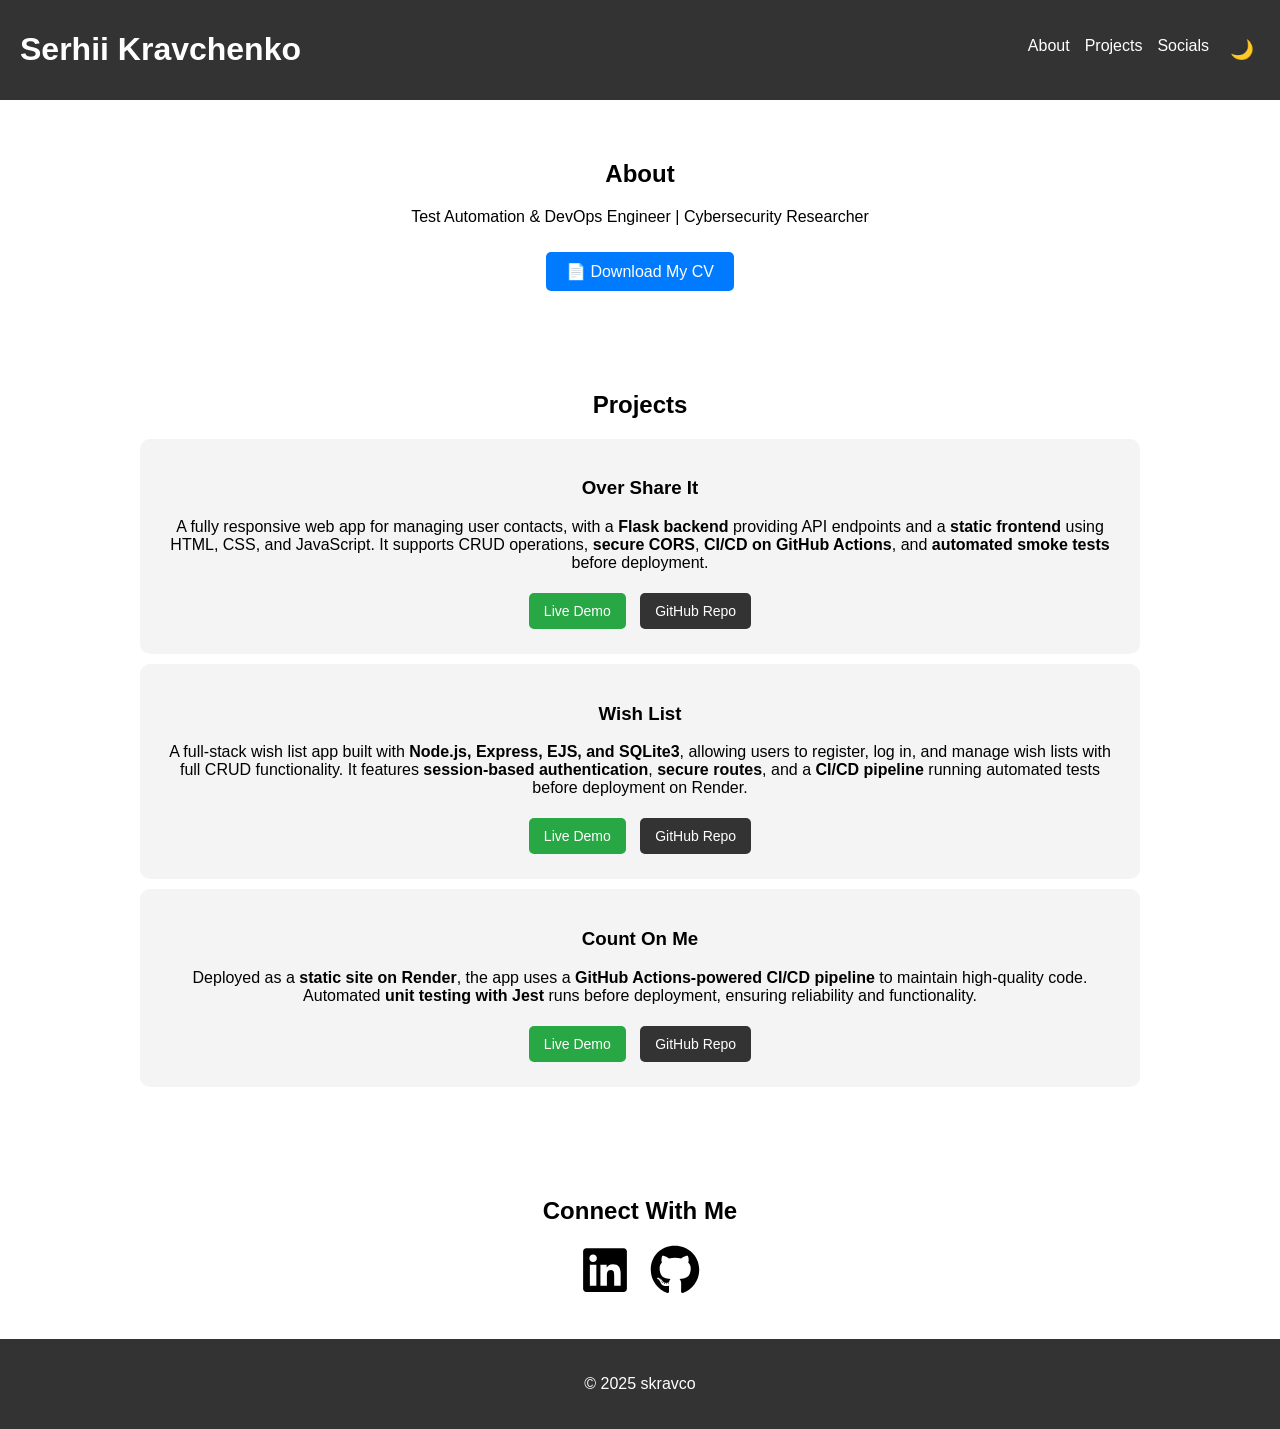
==== commit 761b6c7c: "Compile Projects for Showcase" ====
--- a/index.html
+++ b/index.html
@@ -11,7 +11,7 @@
 
 <body>
     <header>
-        <h1>Serhii K</h1>
+        <h1>Serhii Kravchenko</h1>
         <nav>
             <ul>
                 <li><a href="#about">About</a></li>
@@ -34,31 +34,43 @@
         <h2>Projects</h2>
 
         <div class="project">
-            <h3>Project 1</h3>
-            <p>Short description of your project.</p>
+            <h3>Over Share It</h3>
+            <p>
+            <p>A fully responsive web app for managing user contacts, with a <strong>Flask backend</strong> providing
+                API endpoints and a <strong>static frontend</strong> using HTML, CSS, and JavaScript. It supports CRUD
+                operations, <strong>secure CORS</strong>, <strong>CI/CD on GitHub Actions</strong>, and
+                <strong>automated smoke tests</strong> before deployment.</p>
+
+            </p>
             <div class="project-links">
-                <a href="https://your-live-project.com" target="_blank" class="btn live-demo">Live Demo</a>
-                <a href="https://github.com/yourusername/project1" target="_blank" class="btn github-repo">GitHub
+                <a href="https://over-share-it-frontend.onrender.com" target="_blank" class="btn live-demo">Live
+                    Demo</a>
+                <a href="https://github.com/skravco/over-share-it-api" target="_blank" class="btn github-repo">GitHub
                     Repo</a>
             </div>
         </div>
 
         <div class="project">
-            <h3>Project 2</h3>
-            <p>Short description of another project.</p>
+            <h3>Wish List</h3>
+            <p>A full-stack wish list app built with <strong>Node.js, Express, EJS, and SQLite3</strong>, allowing users
+                to register, log in, and manage wish lists with full CRUD functionality. It features
+                <strong>session-based authentication</strong>, <strong>secure routes</strong>, and a <strong>CI/CD
+                    pipeline</strong> running automated tests before deployment on Render.</p>
             <div class="project-links">
-                <a href="https://your-second-live-project.com" target="_blank" class="btn live-demo">Live Demo</a>
-                <a href="https://github.com/yourusername/project2" target="_blank" class="btn github-repo">GitHub
-                    Repo</a>
+                <a href="https://wish-list-h9fe.onrender.com" target="_blank" class="btn live-demo">Live Demo</a>
+                <a href="https://github.com/skravco/wish-list" target="_blank" class="btn github-repo">GitHub Repo</a>
             </div>
         </div>
 
         <div class="project">
-            <h3>Project 3</h3>
-            <p>Short description of another project.</p>
+            <h3>Count On Me</h3>
+            <p>Deployed as a <strong>static site on Render</strong>, the app uses a <strong>GitHub Actions-powered CI/CD
+                    pipeline</strong> to maintain high-quality code. Automated <strong>unit testing with Jest</strong>
+                runs before deployment, ensuring reliability and functionality.</p>
+
             <div class="project-links">
-                <a href="https://your-second-live-project.com" target="_blank" class="btn live-demo">Live Demo</a>
-                <a href="https://github.com/yourusername/project2" target="_blank" class="btn github-repo">GitHub
+                <a href="https://count-on-me-e727.onrender.com" target="_blank" class="btn live-demo">Live Demo</a>
+                <a href="https://github.com/skravco/count-on-me" target="_blank" class="btn github-repo">GitHub
                     Repo</a>
             </div>
         </div>
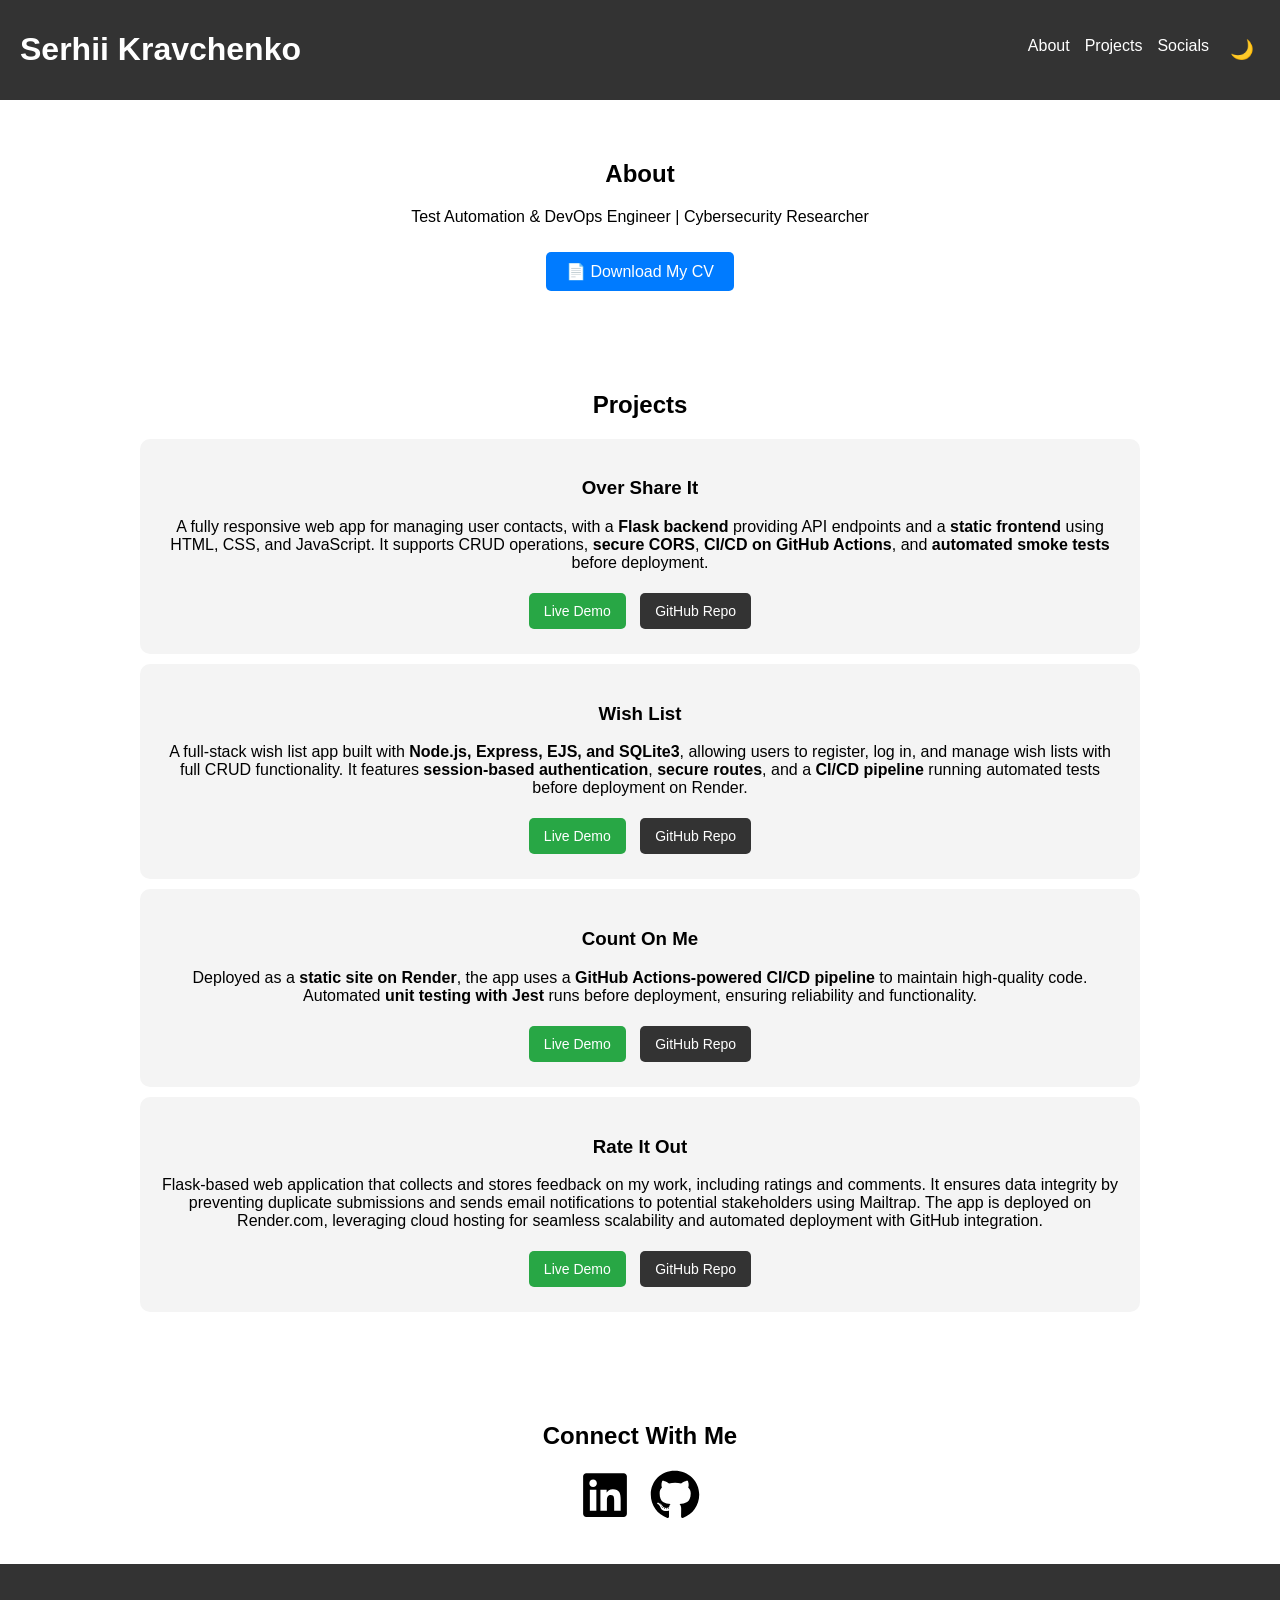
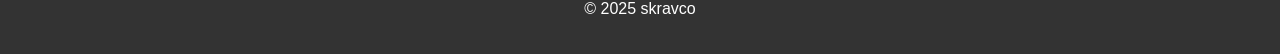
==== commit 4ae2ef7f: "Include Rate It Out Project" ====
--- a/index.html
+++ b/index.html
@@ -39,7 +39,8 @@
             <p>A fully responsive web app for managing user contacts, with a <strong>Flask backend</strong> providing
                 API endpoints and a <strong>static frontend</strong> using HTML, CSS, and JavaScript. It supports CRUD
                 operations, <strong>secure CORS</strong>, <strong>CI/CD on GitHub Actions</strong>, and
-                <strong>automated smoke tests</strong> before deployment.</p>
+                <strong>automated smoke tests</strong> before deployment.
+            </p>
 
             </p>
             <div class="project-links">
@@ -55,7 +56,8 @@
             <p>A full-stack wish list app built with <strong>Node.js, Express, EJS, and SQLite3</strong>, allowing users
                 to register, log in, and manage wish lists with full CRUD functionality. It features
                 <strong>session-based authentication</strong>, <strong>secure routes</strong>, and a <strong>CI/CD
-                    pipeline</strong> running automated tests before deployment on Render.</p>
+                    pipeline</strong> running automated tests before deployment on Render.
+            </p>
             <div class="project-links">
                 <a href="https://wish-list-h9fe.onrender.com" target="_blank" class="btn live-demo">Live Demo</a>
                 <a href="https://github.com/skravco/wish-list" target="_blank" class="btn github-repo">GitHub Repo</a>
@@ -74,6 +76,25 @@
                     Repo</a>
             </div>
         </div>
+
+        <div class="project">
+            <h3>Rate It Out</h3>
+            <p>
+                Flask-based web application that collects and stores feedback on my work, including ratings and
+                comments.
+                It ensures data integrity by preventing duplicate
+                submissions and sends email notifications to potential stakeholders using Mailtrap. The app is deployed
+                on Render.com,
+                leveraging cloud hosting for seamless scalability and automated deployment with GitHub integration.
+            </p>
+
+            <div class="project-links">
+                <a href="https://rate-it-out.onrender.com" target="_blank" class="btn live-demo">Live Demo</a>
+                <a href="https://github.com/skravco/rate-it-out" target="_blank" class="btn github-repo">GitHub
+                    Repo</a>
+            </div>
+        </div>
+
     </section>
 
 
